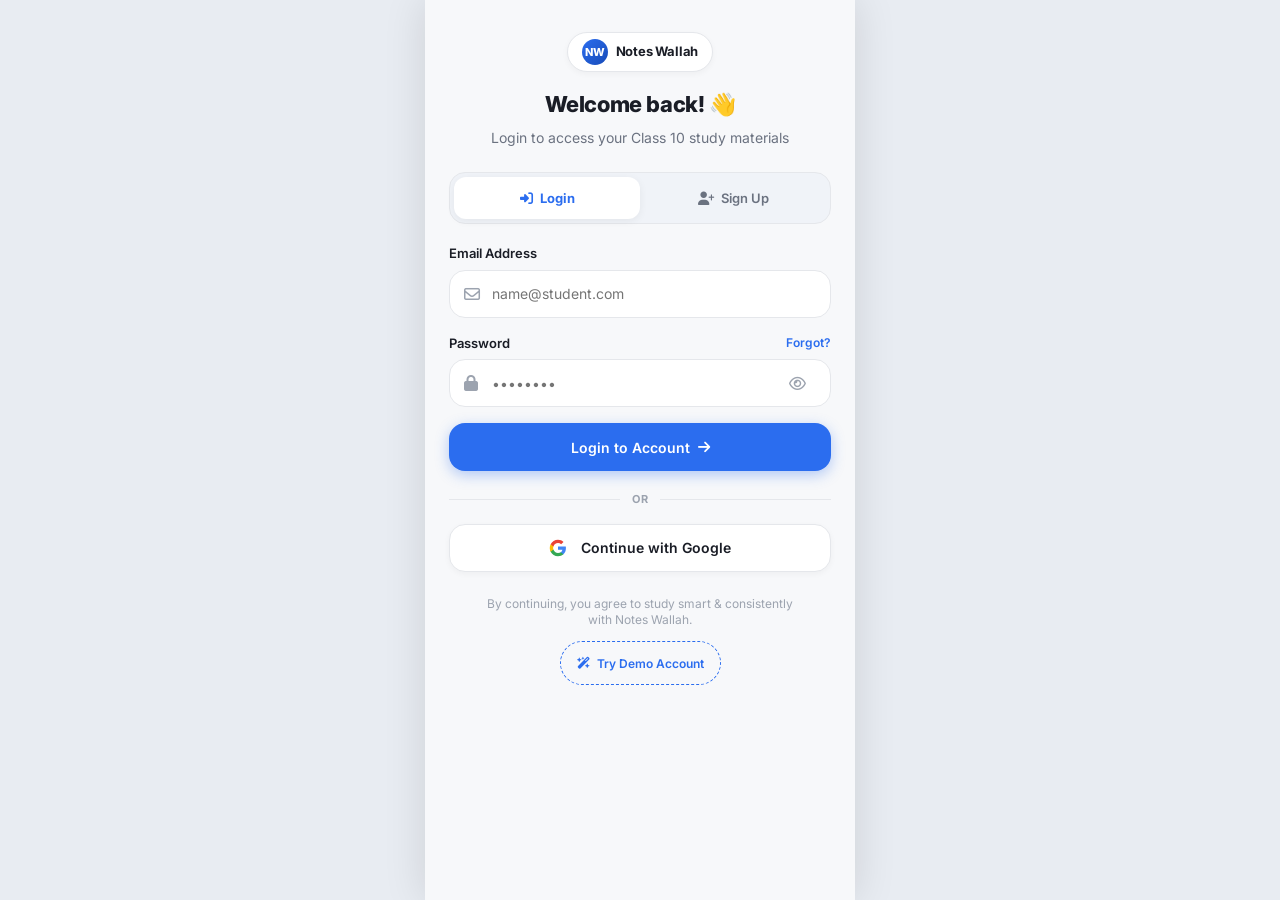
==== index.html @ 75b75c8e "feat: overhaul test and shop modules - Implement new mock test configuration flow - Improve shop pro" ====
<!DOCTYPE html>
<html lang="en" data-theme="light">
<head>
  <meta charset="UTF-8">
  <meta name="viewport" content="width=device-width, initial-scale=1.0, maximum-scale=1.0, user-scalable=no, viewport-fit=cover">
  <title>Notes Wallah - Your Study Partner</title>
  <meta name="description" content="Education app for Class 9-12 students. Study notes, tests, and learning resources.">

  <!-- Google Fonts: Inter -->
  <link rel="preconnect" href="https://fonts.googleapis.com">
  <link rel="preconnect" href="https://fonts.gstatic.com" crossorigin>
  <link href="https://fonts.googleapis.com/css2?family=Inter:wght@400;500;600;700;800&display=swap" rel="stylesheet">

  <!-- Font Awesome 6 CDN -->
  <link rel="stylesheet" href="https://cdnjs.cloudflare.com/ajax/libs/font-awesome/6.5.1/css/all.min.css" integrity="sha512-DTOQO9RWCH3ppGqcWaEA1BIZOC6xxalwEsw9c2QQeAIftl+Vegovlnee1c9QX4TctnWMn13TZye+giMm8e2LwA==" crossorigin="anonymous" referrerpolicy="no-referrer" />

  <!-- App Styles -->
  <link rel="stylesheet" href="css/style.css">
  <link rel="stylesheet" href="css/auth.css">
  <link rel="stylesheet" href="css/admin.css">

  <!-- Supabase JS v2 CDN -->
  <script src="https://cdn.jsdelivr.net/npm/@supabase/supabase-js@2"></script>
</head>
<body>
  <div class="app-viewport">
    
    <!-- 1) SPLASH SCREEN -->
    <section id="splash-screen" class="screen splash-screen active">
      <div class="splash-content">
        <div class="splash-logo-circle">
          <span>NW</span>
        </div>
        <h1 class="splash-title">Notes Wallah</h1>
        <p class="splash-tagline">Your Study Partner</p>
        <div class="splash-spinner">
          <div class="spinner-dot"></div>
        </div>
      </div>
    </section>

    <!-- 2) AUTH SCREEN -->
    <section id="auth-screen" class="screen auth-screen">
      <div class="auth-header">
        <div class="brand-badge">
          <div class="brand-logo-small">NW</div>
          <span class="brand-name">Notes Wallah</span>
        </div>
        <h2 id="auth-main-title" class="auth-title">Welcome back! 👋</h2>
        <p id="auth-sub-title" class="auth-subtitle">Login to access your Class 10 study materials</p>
      </div>

      <!-- Segmented Tabs for Login / Sign up -->
      <div class="auth-tabs">
        <button type="button" id="tab-login" class="tab-btn active" onclick="switchAuthTab('login')">
          <i class="fa-solid fa-right-to-bracket"></i> Login
        </button>
        <button type="button" id="tab-signup" class="tab-btn" onclick="switchAuthTab('signup')">
          <i class="fa-solid fa-user-plus"></i> Sign Up
        </button>
      </div>

      <!-- Alert Notification Banner -->
      <div id="auth-alert" class="alert-banner hidden">
        <i class="alert-icon fa-solid fa-circle-info"></i>
        <span class="alert-msg">Notification message</span>
      </div>

      <!-- Login Form -->
      <form id="login-form" class="auth-form" onsubmit="handleLogin(event)">
        <div class="form-group">
          <label for="login-email">Email Address</label>
          <div class="input-wrapper">
            <i class="fa-regular fa-envelope input-icon"></i>
            <input type="email" id="login-email" placeholder="name@student.com" required autocomplete="email">
          </div>
        </div>

        <div class="form-group">
          <div class="label-row">
            <label for="login-password">Password</label>
            <a href="#" class="forgot-link" onclick="handleForgotPassword(event)">Forgot?</a>
          </div>
          <div class="input-wrapper">
            <i class="fa-solid fa-lock input-icon"></i>
            <input type="password" id="login-password" placeholder="••••••••" required autocomplete="current-password">
            <button type="button" class="eye-btn" onclick="togglePasswordVisibility('login-password', this)">
              <i class="fa-regular fa-eye"></i>
            </button>
          </div>
        </div>

        <button type="submit" id="login-submit-btn" class="btn btn-primary btn-block">
          <span class="btn-text">Login to Account</span>
          <i class="fa-solid fa-arrow-right btn-icon"></i>
        </button>
      </form>

      <!-- Signup Form -->
      <form id="signup-form" class="auth-form hidden" onsubmit="handleSignup(event)">
        <div class="form-group">
          <label for="signup-name">Full Name</label>
          <div class="input-wrapper">
            <i class="fa-regular fa-user input-icon"></i>
            <input type="text" id="signup-name" placeholder="e.g. Aamir Khan" required autocomplete="name">
          </div>
        </div>

        <div class="form-group">
          <label for="signup-email">Email Address</label>
          <div class="input-wrapper">
            <i class="fa-regular fa-envelope input-icon"></i>
            <input type="email" id="signup-email" placeholder="name@student.com" required autocomplete="email">
          </div>
        </div>

        <div class="form-group">
          <label for="signup-password">Create Password</label>
          <div class="input-wrapper">
            <i class="fa-solid fa-lock input-icon"></i>
            <input type="password" id="signup-password" placeholder="Min. 6 characters" minlength="6" required autocomplete="new-password">
            <button type="button" class="eye-btn" onclick="togglePasswordVisibility('signup-password', this)">
              <i class="fa-regular fa-eye"></i>
            </button>
          </div>
        </div>

        <button type="submit" id="signup-submit-btn" class="btn btn-primary btn-block">
          <span class="btn-text">Create Account</span>
          <i class="fa-solid fa-arrow-right btn-icon"></i>
        </button>
      </form>

      <!-- Divider -->
      <div class="auth-divider">
        <span>OR</span>
      </div>

      <!-- Google OAuth -->
      <button type="button" class="btn btn-google btn-block" onclick="handleGoogleSignIn()">
        <svg class="google-icon" viewBox="0 0 24 24" width="18" height="18">
          <path fill="#4285F4" d="M22.56 12.25c0-.78-.07-1.53-.2-2.25H12v4.26h5.92c-.26 1.37-1.04 2.53-2.21 3.31v2.77h3.57c2.08-1.92 3.28-4.74 3.28-8.09z"/>
          <path fill="#34A853" d="M12 23c2.97 0 5.46-.98 7.28-2.66l-3.57-2.77c-.98.66-2.23 1.06-3.71 1.06-2.86 0-5.29-1.93-6.16-4.53H2.18v2.84C3.99 20.53 7.7 23 12 23z"/>
          <path fill="#FBBC05" d="M5.84 14.09c-.22-.66-.35-1.36-.35-2.09s.13-1.43.35-2.09V7.06H2.18C1.43 8.55 1 10.22 1 12s.43 3.45 1.18 4.94l2.85-2.22.81-.63z"/>
          <path fill="#EA4335" d="M12 5.38c1.62 0 3.06.56 4.21 1.64l3.15-3.15C17.45 2.09 14.97 1 12 1 7.7 1 3.99 3.47 2.18 7.06l3.66 2.84c.87-2.6 3.3-4.52 6.16-4.52z"/>
        </svg>
        <span>Continue with Google</span>
      </button>

      <!-- Quick Demo Access / Help Note -->
      <div class="auth-footer-help">
        <p class="terms-text">By continuing, you agree to study smart & consistently with Notes Wallah.</p>
        <button type="button" class="btn-demo-link" onclick="handleDemoLogin()">
          <i class="fa-solid fa-wand-magic-sparkles"></i> Try Demo Account
        </button>
      </div>
    </section>

    <!-- 3) ONBOARDING SCREEN (After first login) -->
    <section id="onboarding-screen" class="screen onboarding-screen">
      <div class="onboarding-card">
        <div class="onboarding-header">
          <div class="step-chip">Step 1 of 1</div>
          <h2 class="onboarding-title">Set up your profile</h2>
          <p class="onboarding-subtitle">Personalize your study content according to your class and syllabus.</p>
        </div>

        <form id="onboarding-form" onsubmit="handleOnboardingSubmit(event)">
          <!-- Full Name -->
          <div class="form-group">
            <label for="onboarding-name">Your Full Name</label>
            <div class="input-wrapper">
              <i class="fa-regular fa-user input-icon"></i>
              <input type="text" id="onboarding-name" placeholder="Enter student name" required>
            </div>
          </div>

          <!-- Class Selection -->
          <div class="form-group">
            <label>Select Your Class</label>
            <div class="chips-group" id="class-chips">
              <button type="button" class="chip" data-value="Class 9" onclick="selectClassChip('onboarding', this)">Class 9</button>
              <button type="button" class="chip active" data-value="Class 10" onclick="selectClassChip('onboarding', this)">Class 10</button>
              <button type="button" class="chip" data-value="Class 11" onclick="selectClassChip('onboarding', this)">Class 11</button>
              <button type="button" class="chip" data-value="Class 12" onclick="selectClassChip('onboarding', this)">Class 12</button>
            </div>
          </div>

          <!-- Stream Selection (Visible for Class 11/12 only) -->
          <div class="form-group hidden" id="onboarding-stream-group">
            <label for="onboarding-stream">Select Stream <span class="text-danger">*</span></label>
            <div class="select-wrapper">
              <select id="onboarding-stream" class="form-input form-select">
                <option value="">-- Choose your stream --</option>
                <option value="Science">Science (Physics, Chemistry, Maths/Biology, English)</option>
                <option value="Arts">Arts (History, Pol Science, Geography, English)</option>
                <option value="Commerce">Commerce (Accountancy, Business Studies, Economics, English)</option>
              </select>
            </div>
            <p class="field-hint"><i class="fa-solid fa-circle-info"></i> Stream selection is required for Senior Secondary syllabus.</p>
          </div>

          <!-- Board Selection -->
          <div class="form-group">
            <label>Select Board</label>
            <div class="chips-group" id="board-chips">
              <button type="button" class="chip active" data-value="CBSE" onclick="selectChip('board-chips', this)">CBSE</button>
              <button type="button" class="chip" data-value="ICSE" onclick="selectChip('board-chips', this)">ICSE</button>
              <button type="button" class="chip" data-value="State Board" onclick="selectChip('board-chips', this)">State Board</button>
            </div>
          </div>

          <!-- Medium Selection -->
          <div class="form-group">
            <label>Medium of Instruction</label>
            <div class="chips-group" id="medium-chips">
              <button type="button" class="chip active" data-value="English" onclick="selectChip('medium-chips', this)">English</button>
              <button type="button" class="chip" data-value="Hindi" onclick="selectChip('medium-chips', this)">Hindi</button>
            </div>
          </div>

          <button type="submit" id="onboarding-submit-btn" class="btn btn-primary btn-block">
            <span>Continue to Main App</span>
            <i class="fa-solid fa-arrow-right"></i>
          </button>
        </form>
      </div>
    </section>

    <!-- 4) MAIN APP SHELL -->
    <section id="main-app" class="screen main-app">
      
      <!-- Scrollable Main View Area -->
      <main class="main-content-area">

        <!-- 5) HOME TAB -->
        <section id="tab-content-home" class="tab-page active">
          <!-- Top App Bar -->
          <header class="home-header">
            <div class="user-greeting-meta">
              <div class="greeting-row">
                <span id="home-greeting-prefix" class="greeting-prefix">Good Morning,</span>
                <span id="home-user-name" class="greeting-name">Student</span>
              </div>
              <div class="student-info-line">
                <span id="home-user-badge" class="info-badge">Class 10 · CBSE · English</span>
              </div>
            </div>
            <div class="header-avatar" onclick="switchNavTab('account')" title="View Account">
              <span id="header-avatar-initials">NW</span>
            </div>
          </header>

          <!-- Overall Progress Card -->
          <div class="card progress-card">
            <div class="progress-card-top">
              <div class="progress-info">
                <span class="progress-label">Syllabus Completion</span>
                <h3 class="progress-headline">Term 1 Preparation</h3>
              </div>
              <div class="progress-percentage-pill">68%</div>
            </div>
            <div class="progress-bar-track">
              <div class="progress-bar-fill" style="width: 68%;"></div>
            </div>
            <div class="progress-card-footer">
              <span class="progress-subtext"><i class="fa-regular fa-circle-check"></i> 14 of 21 Chapters Completed</span>
              <span class="progress-tag">On Track</span>
            </div>
          </div>

          <!-- Quick Access Action Buttons -->
          <div class="section-block">
            <div class="section-header">
              <h4 class="section-title">Quick Access</h4>
            </div>
            <div class="quick-access-grid">
              <button type="button" class="quick-btn" onclick="switchNavTab('study')">
                <div class="quick-icon-box blue-grad">
                  <i class="fa-solid fa-book-open"></i>
                </div>
                <span class="quick-btn-label">Notes</span>
              </button>

              <button type="button" class="quick-btn" onclick="switchNavTab('test')">
                <div class="quick-icon-box orange-grad">
                  <i class="fa-solid fa-clipboard-check"></i>
                </div>
                <span class="quick-btn-label">Test</span>
              </button>

              <button type="button" class="quick-btn" onclick="switchNavTab('shop')">
                <div class="quick-icon-box purple-grad">
                  <i class="fa-solid fa-bag-shopping"></i>
                </div>
                <span class="quick-btn-label">Shop</span>
              </button>
            </div>
          </div>

          <!-- Recommended Notes Section -->
          <div class="section-block">
            <div class="section-header">
              <h4 class="section-title">Recommended Notes</h4>
              <span class="section-action" onclick="switchNavTab('study')">View All</span>
            </div>

            <div class="recommended-list">
              <!-- Note Card 1 -->
              <article class="card note-card" onclick="handleOpenNote('Chemical Reactions & Equations')">
                <div class="note-subject-pill pill-science">Science</div>
                <h5 class="note-title">Chemical Reactions & Equations</h5>
                <p class="note-subtitle">Complete NCERT summary with balanced equation formulas</p>
                <div class="note-meta-row">
                  <span class="meta-item"><i class="fa-regular fa-file-pdf"></i> 18 Pages</span>
                  <span class="meta-item"><i class="fa-regular fa-star"></i> 4.9</span>
                  <span class="note-type-tag">Free PDF</span>
                </div>
              </article>

              <!-- Note Card 2 -->
              <article class="card note-card" onclick="handleOpenNote('Real Numbers & Polynomials')">
                <div class="note-subject-pill pill-math">Mathematics</div>
                <h5 class="note-title">Real Numbers & Polynomials</h5>
                <p class="note-subtitle">Step-by-step theorem proofs and high-frequency exam questions</p>
                <div class="note-meta-row">
                  <span class="meta-item"><i class="fa-regular fa-file-pdf"></i> 24 Pages</span>
                  <span class="meta-item"><i class="fa-regular fa-star"></i> 4.8</span>
                  <span class="note-type-tag">Handwritten</span>
                </div>
              </article>

              <!-- Note Card 3 -->
              <article class="card note-card" onclick="handleOpenNote('Federalism & Power Sharing')">
                <div class="note-subject-pill pill-social">Social Science</div>
                <h5 class="note-title">Federalism & Power Sharing</h5>
                <p class="note-subtitle">Mindmaps, key definitions, and quick revision flowcharts</p>
                <div class="note-meta-row">
                  <span class="meta-item"><i class="fa-regular fa-file-pdf"></i> 15 Pages</span>
                  <span class="meta-item"><i class="fa-regular fa-star"></i> 4.9</span>
                  <span class="note-type-tag">Revision Notes</span>
                </div>
              </article>
            </div>
          </div>
        </section>

        <!-- 6) STUDY TAB (Part 2: Full Study Flow) -->
        <section id="tab-content-study" class="tab-page">
          <div class="study-container">

            <!-- 6.1) SUBJECTS SCREEN -->
            <div id="study-view-subjects" class="study-sub-view active">
              <!-- Header -->
              <div class="study-header">
                <div>
                  <h2 class="study-title">My Subjects</h2>
                  <p id="study-screen-subtitle" class="study-subtitle">Class 10 CBSE · Curriculum Notes & Books</p>
                </div>
                <div class="study-header-badge">
                  <i class="fa-solid fa-graduation-cap"></i>
                  <span>Term 1</span>
                </div>
              </div>

              <!-- 2-column Grid of Subjects -->
              <div id="study-subjects-grid" class="study-subjects-grid">
                <!-- Injected dynamically by study.js -->
              </div>
            </div>

            <!-- 6.2) CHAPTERS SCREEN -->
            <div id="study-view-chapters" class="study-sub-view">
              <!-- Sticky Sub-Header with Back Button -->
              <div class="sub-nav-header">
                <button type="button" class="btn-sub-back" onclick="backToSubjects()" aria-label="Back to Subjects">
                  <i class="fa-solid fa-arrow-left"></i>
                </button>
                <div class="sub-nav-title-group">
                  <h3 id="chapters-subject-title" class="sub-nav-title">Mathematics</h3>
                  <span id="chapters-subject-badge" class="sub-nav-caption">Class 10 · MATH-10</span>
                </div>
                <div id="chapters-subject-icon" class="chapters-header-icon">
                  <i class="fa-solid fa-calculator"></i>
                </div>
              </div>

              <!-- Subject Curriculum Progress Card -->
              <div class="card curriculum-progress-card">
                <div class="curriculum-meta-row">
                  <span class="curriculum-label">Curriculum Progress</span>
                  <span id="chapters-progress-percent" class="curriculum-percent">43%</span>
                </div>
                <div class="progress-bar-track small">
                  <div id="chapters-progress-fill" class="progress-bar-fill" style="width: 43%;"></div>
                </div>
                <div class="curriculum-footer">
                  <span id="chapters-progress-text" class="curriculum-count"><i class="fa-regular fa-circle-check"></i> 6 of 14 Completed</span>
                  <span class="curriculum-status-pill">Active</span>
                </div>
              </div>

              <!-- Chapters Section Header -->
              <div class="chapters-list-header">
                <h4 class="chapters-heading">Syllabus Chapters</h4>
                <span class="chapters-sub">Tap to view notes & textbook</span>
              </div>

              <!-- Chapters List -->
              <div id="chapters-list-container" class="chapters-list">
                <!-- Injected dynamically by study.js -->
              </div>
            </div>

            <!-- 6.3) CHAPTER DETAIL SCREEN -->
            <div id="study-view-detail" class="study-sub-view">
              <!-- Header with Back Button to Chapters -->
              <div class="sub-nav-header">
                <button type="button" class="btn-sub-back" onclick="backToChapters()" aria-label="Back to Chapters">
                  <i class="fa-solid fa-arrow-left"></i>
                </button>
                <div class="sub-nav-title-group">
                  <span id="detail-subject-breadcrumb" class="sub-nav-caption">Mathematics · Chapter 1</span>
                  <h3 id="detail-chapter-title" class="sub-nav-title">Real Numbers</h3>
                </div>
                <span id="detail-chapter-number" class="detail-number-pill">Ch 1</span>
              </div>

              <!-- Chapter Overview Hero Card -->
              <div class="card chapter-detail-hero">
                <div class="detail-status-row">
                  <span id="detail-status-chip" class="chapter-status-chip status-completed">
                    <i class="fa-solid fa-circle-check"></i> Completed
                  </span>
                  <span class="detail-ncert-tag">NCERT Syllabus</span>
                </div>
                <h4 class="detail-hero-heading">Chapter Overview</h4>
                <p id="detail-chapter-desc" class="detail-hero-desc">
                  Explore Fundamental Theorem of Arithmetic, irrational proofs for √2 and √3, and decimal representations.
                </p>

                <!-- Metadata Row (Pages & Read Time) -->
                <div class="detail-stats-grid">
                  <div class="stat-box">
                    <i class="fa-regular fa-file-lines stat-icon"></i>
                    <div class="stat-info">
                      <span id="detail-meta-pages" class="stat-val">18 Pages</span>
                      <span class="stat-lbl">NCERT Book</span>
                    </div>
                  </div>
                  <div class="stat-box">
                    <i class="fa-regular fa-clock stat-icon"></i>
                    <div class="stat-info">
                      <span id="detail-meta-time" class="stat-val">25 mins</span>
                      <span class="stat-lbl">Est. Reading</span>
                    </div>
                  </div>
                  <div class="stat-box">
                    <i class="fa-regular fa-star stat-icon"></i>
                    <div class="stat-info">
                      <span class="stat-val">4.9 / 5</span>
                      <span class="stat-lbl">Student Rating</span>
                    </div>
                  </div>
                </div>
              </div>

              <!-- Key Concepts / Highlights -->
              <div class="section-block" style="padding-left: 0; padding-right: 0;">
                <div class="section-header">
                  <h4 class="section-title">Core Syllabus Topics</h4>
                </div>
                <ul id="detail-highlights-list" class="highlights-list">
                  <!-- Injected by study.js -->
                </ul>
              </div>

              <!-- Two Clear Action Buttons (Read / Pro Notes) -->
              <div class="chapter-actions-card">
                <button type="button" id="detail-read-btn" class="btn btn-primary btn-block btn-study-action">
                  <i class="fa-solid fa-book-open"></i>
                  <span>Read</span>
                </button>
                <button type="button" id="detail-pro-btn" class="btn btn-secondary-outline btn-block btn-study-action">
                  <i class="fa-solid fa-file-lines"></i>
                  <span>Pro Notes</span>
                </button>
              </div>
            </div>

          </div>
        </section>

        <!-- 7) TEST TAB (Part 3: Complete Test & MCQ Module) -->
        <section id="tab-content-test" class="tab-page">
          <div class="test-container">

            <!-- 1) TEST HOME VIEW -->
            <div id="test-view-home" class="test-sub-view active">
              <!-- Top Test Header -->
              <div class="test-header">
                <div>
                  <h3 class="test-home-title">Test Zone</h3>
                  <p class="test-home-subtitle">Practice chapter-wise MCQs</p>
                </div>
                <div class="test-header-badge">
                  <i class="fa-solid fa-bolt"></i>
                  <span>CBSE Class 10</span>
                </div>
              </div>

              <!-- Recent Result Banner (Injected if available) -->
              <div id="test-recent-banner" class="test-recent-wrapper hidden"></div>

              <!-- NEW START FLOW CARD -->
              <div class="card test-start-flow-card">
                <div class="flow-card-header">
                  <div class="flow-step-icon"><i class="fa-solid fa-sliders"></i></div>
                  <div>
                    <h4 class="flow-card-title">Configure Mock Test</h4>
                    <p class="flow-card-desc">Select syllabus, chapters, and duration</p>
                  </div>
                </div>

                <!-- 1. Class Selection -->
                <div class="flow-group">
                  <label class="flow-label"><i class="fa-solid fa-graduation-cap"></i> Select Class</label>
                  <div class="flow-chips-row" id="test-class-chips">
                    <button type="button" class="flow-chip" data-class="Class 9" onclick="selectTestClass('Class 9')">Class 9</button>
                    <button type="button" class="flow-chip active" data-class="Class 10" onclick="selectTestClass('Class 10')">Class 10</button>
                    <button type="button" class="flow-chip" data-class="Class 11" onclick="selectTestClass('Class 11')">Class 11</button>
                    <button type="button" class="flow-chip" data-class="Class 12" onclick="selectTestClass('Class 12')">Class 12</button>
                  </div>
                </div>

                <!-- Stream Selection (Visible for Class 11/12) -->
                <div class="flow-group hidden" id="test-stream-group">
                  <label class="flow-label"><i class="fa-solid fa-compass"></i> Select Stream</label>
                  <div class="flow-chips-row" id="test-stream-chips">
                    <button type="button" class="flow-chip active" data-stream="Science" onclick="selectTestStream('Science')">Science</button>
                    <button type="button" class="flow-chip" data-stream="Commerce" onclick="selectTestStream('Commerce')">Commerce</button>
                    <button type="button" class="flow-chip" data-stream="Arts" onclick="selectTestStream('Arts')">Arts</button>
                  </div>
                </div>

                <!-- 2. Subject Selection -->
                <div class="flow-group">
                  <label class="flow-label"><i class="fa-solid fa-book-open"></i> Select Subject</label>
                  <div class="flow-subjects-scroll" id="test-subjects-chips">
                    <!-- Populated dynamically based on class & stream -->
                  </div>
                </div>

                <!-- 3. Chapter(s) Multi-Select -->
                <div class="flow-group">
                  <div class="flow-label-with-action">
                    <label class="flow-label"><i class="fa-solid fa-list-check"></i> Select Chapter(s)</label>
                    <button type="button" class="flow-select-all-btn" id="test-select-all-chapters-btn" onclick="toggleSelectAllChapters()">
                      Select All
                    </button>
                  </div>
                  <div class="flow-chapters-checklist" id="test-chapters-checklist">
                    <!-- Checkbox items injected dynamically -->
                  </div>
                </div>

                <!-- Question Count Rule Indicator -->
                <div class="flow-rule-strip">
                  <div class="rule-icon-box"><i class="fa-solid fa-circle-info"></i></div>
                  <div class="rule-text-box">
                    <span class="rule-title">Question Count Rules:</span>
                    <span class="rule-desc">1 ch = 10 Qs · 2 ch = 20 Qs · 3 ch = 30 Qs · All ch = 100 Qs</span>
                  </div>
                  <div class="rule-count-pill" id="test-calculated-qcount">10 Questions</div>
                </div>

                <!-- 4. Duration (Minutes) Selection -->
                <div class="flow-group">
                  <label class="flow-label"><i class="fa-regular fa-clock"></i> Test Duration (Minutes)</label>
                  <div class="flow-duration-row">
                    <div class="flow-chips-row" id="test-duration-presets">
                      <button type="button" class="flow-chip" data-min="10" onclick="selectTestDuration(10)">10 min</button>
                      <button type="button" class="flow-chip active" data-min="15" onclick="selectTestDuration(15)">15 min</button>
                      <button type="button" class="flow-chip" data-min="20" onclick="selectTestDuration(20)">20 min</button>
                      <button type="button" class="flow-chip" data-min="30" onclick="selectTestDuration(30)">30 min</button>
                    </div>
                    <div class="flow-custom-duration">
                      <input 
                        type="number" 
                        id="test-custom-duration-input" 
                        class="form-input flow-duration-input" 
                        min="1" 
                        max="180" 
                        placeholder="Custom" 
                        value="15"
                        onchange="handleCustomDurationChange(this.value)"
                      />
                      <span class="flow-min-unit">min</span>
                    </div>
                  </div>
                </div>

                <!-- Start Action Button -->
                <div class="flow-start-action">
                  <button type="button" id="btn-start-configured-test" class="btn btn-primary btn-block btn-start-flow" onclick="handleStartConfiguredTest()">
                    <i class="fa-solid fa-play"></i>
                    <span id="test-start-cta-text">Start Test (10 Questions · 15 Mins)</span>
                  </button>
                </div>
              </div>

              <!-- Available Pre-Configured Tests -->
              <div class="section-header" style="padding: 16px 20px 8px 20px;">
                <h4 class="section-title">Quick Subject Mocks</h4>
                <span class="test-count-badge">Ready to Play</span>
              </div>
              <div id="test-cards-list" class="test-cards-grid">
                <!-- Injected dynamically by test.js -->
              </div>
            </div>

            <!-- 2) LIVE MCQ / TEST SCREEN -->
            <div id="test-view-live" class="test-sub-view">
              <!-- Sticky Live Header -->
              <div class="live-test-header">
                <button type="button" class="btn-live-quit" onclick="handleQuitLiveTest()" title="Quit Test">
                  <i class="fa-solid fa-xmark"></i>
                </button>
                <div class="live-title-group">
                  <h4 id="live-test-title" class="live-test-title">Science · Life Processes</h4>
                  <span id="live-q-counter" class="live-q-counter">Q 1 of 10</span>
                </div>
                <div id="live-test-timer-badge" class="live-timer-badge">
                  <i class="fa-regular fa-clock"></i>
                  <span id="live-test-timer-text">15:00</span>
                </div>
              </div>

              <!-- Question Jump Strip -->
              <div class="live-strip-wrapper">
                <div id="live-q-strip" class="live-q-strip">
                  <!-- Injected dynamically by test.js -->
                </div>
              </div>

              <!-- Question Content Area -->
              <div class="live-question-box">
                <div class="card live-question-card">
                  <div class="q-header-row">
                    <span class="q-badge-circle" id="live-q-badge">1</span>
                    <span class="q-type-tag">Multiple Choice · 1 Mark</span>
                  </div>
                  <h4 id="live-q-text" class="live-question-text">
                    Which process is responsible for exchange of gases in leaves?
                  </h4>
                </div>

                <!-- 4 Options Cards -->
                <div id="live-options-container" class="live-options-list">
                  <!-- Injected dynamically by test.js -->
                </div>
              </div>

              <!-- Bottom Sticky Actions -->
              <div class="live-bottom-bar">
                <button type="button" id="live-prev-btn" class="btn btn-live-nav" onclick="prevQuestion()" disabled>
                  <i class="fa-solid fa-arrow-left"></i>
                  <span>Previous</span>
                </button>
                <button type="button" id="live-next-btn" class="btn btn-primary btn-live-nav" onclick="nextQuestion()">
                  <span>Next</span>
                  <i class="fa-solid fa-arrow-right"></i>
                </button>
                <button type="button" id="live-submit-btn" class="btn btn-primary btn-live-submit hidden" onclick="handleTestSubmitClick()">
                  <i class="fa-solid fa-check"></i>
                  <span>Submit Test</span>
                </button>
              </div>
            </div>

            <!-- 3) RESULT SCREEN -->
            <div id="test-view-result" class="test-sub-view">
              <!-- Result Top Navigation -->
              <div class="sub-nav-header">
                <button type="button" class="btn-sub-back" onclick="returnToTestHome()" title="Back to Tests">
                  <i class="fa-solid fa-arrow-left"></i>
                </button>
                <div class="sub-nav-title-group">
                  <h3 class="sub-nav-title">Test Scorecard</h3>
                  <span id="result-test-title" class="sub-nav-caption">Science · Life Processes</span>
                </div>
              </div>

              <!-- Top Summary Hero Card -->
              <div class="card result-hero-card">
                <div class="result-score-ring">
                  <span id="result-pct-value" class="result-pct-num">80%</span>
                  <span class="result-pct-lbl">Final Score</span>
                </div>
                <div id="result-status-badge" class="result-status-badge status-excellent">
                  Outstanding Performance! 🌟
                </div>
                <p id="result-feedback-message" class="result-feedback-text">
                  Exceptional grasp of concepts! You are well-prepared for CBSE board examinations on this topic.
                </p>

                <!-- Metrics Grid: Correct / Wrong / Skipped / Time -->
                <div class="result-metrics-grid">
                  <div class="metric-item">
                    <div class="metric-icon-box metric-green"><i class="fa-solid fa-check"></i></div>
                    <span id="result-metric-correct" class="metric-val">8</span>
                    <span class="metric-lbl">Correct</span>
                  </div>
                  <div class="metric-item">
                    <div class="metric-icon-box metric-red"><i class="fa-solid fa-xmark"></i></div>
                    <span id="result-metric-wrong" class="metric-val">1</span>
                    <span class="metric-lbl">Wrong</span>
                  </div>
                  <div class="metric-item">
                    <div class="metric-icon-box metric-gray"><i class="fa-regular fa-circle-pause"></i></div>
                    <span id="result-metric-skipped" class="metric-val">1</span>
                    <span class="metric-lbl">Skipped</span>
                  </div>
                  <div class="metric-item">
                    <div class="metric-icon-box metric-blue"><i class="fa-regular fa-clock"></i></div>
                    <span id="result-metric-time" class="metric-val">6m 30s</span>
                    <span class="metric-lbl">Time Taken</span>
                  </div>
                </div>
              </div>

              <!-- Action Buttons Card -->
              <div class="result-actions-card">
                <button type="button" class="btn btn-primary btn-block btn-result-act" onclick="retakeCurrentTest()">
                  <i class="fa-solid fa-rotate-right"></i>
                  <span>Retake Test</span>
                </button>
                <button type="button" class="btn btn-secondary-outline btn-block btn-result-act" onclick="returnToTestHome()">
                  <i class="fa-solid fa-arrow-left"></i>
                  <span>Back to Test Zone</span>
                </button>
              </div>

              <!-- Question Review Section -->
              <div class="section-block">
                <div class="section-header">
                  <h4 class="section-title">Detailed Question Review</h4>
                  <span class="section-action" onclick="document.getElementById('result-review-list').scrollIntoView({ behavior: 'smooth' })">All Questions</span>
                </div>
                <div id="result-review-list" class="review-questions-list">
                  <!-- Injected dynamically by test.js -->
                </div>
              </div>
            </div>

          </div>
        </section>

        <!-- 8) SHOP TAB (Part 5: User Shop UI) -->

        <section id="tab-content-shop" class="tab-page">
          <div class="shop-container">

            <!-- 1) SHOP HOME VIEW -->
            <div id="shop-view-home" class="shop-sub-view active">
              <!-- Top Banner Slider / Default Hero -->
              <div class="shop-hero-wrapper">
                <!-- Live Banner Slider (Shown when active shop_banners exist) -->
                <div id="shop-banner-slider-container" class="shop-banner-slider-container hidden">
                  <div id="shop-banner-slider-track" class="shop-banner-slider-track">
                    <!-- Slides injected dynamically by shop.js -->
                  </div>
                  <!-- Admin shortcut pill on slider -->
                  <button type="button" id="shop-admin-slider-pill" class="btn-shop-admin-pill slider-admin-pill hidden" onclick="openShopAdminDashboard()" title="Access Shop Admin">
                    <i class="fa-solid fa-shield-halved"></i>
                    <span>Admin</span>
                  </button>
                  <!-- Dots Indicator -->
                  <div id="shop-banner-dots" class="shop-banner-dots">
                    <!-- Injected by shop.js -->
                  </div>
                </div>

                <!-- Fallback Default Hero (Shown if no active banners) -->
                <div id="shop-default-hero" class="card shop-hero-card">
                  <div class="shop-hero-top-row">
                    <div class="shop-hero-tag">
                      <i class="fa-solid fa-bag-shopping"></i>
                      <span>Notes Wallah Shop</span>
                    </div>
                    <button type="button" id="shop-admin-hero-pill" class="btn-shop-admin-pill hidden" onclick="openShopAdminDashboard()" title="Access Shop Admin">
                      <i class="fa-solid fa-shield-halved"></i>
                      <span>Admin Panel</span>
                    </button>
                  </div>
                  <h3 class="shop-hero-title">Study Smart · Shop Smart</h3>
                  <p class="shop-hero-subtitle">Books · T-Shirts · Cups & Mugs · Stationery · Accessories</p>
                  <div class="shop-hero-badge-row">
                    <span class="hero-sub-pill"><i class="fa-solid fa-truck-fast"></i> Marketplace Direct</span>
                    <span class="hero-sub-pill"><i class="fa-solid fa-shield-halved"></i> 100% Genuine</span>
                  </div>
                </div>
              </div>

              <!-- Automatic Sale Strip (Festival or Sunday Sale) -->
              <div id="shop-sale-strip" class="shop-sale-strip hidden">
                <div class="sale-strip-content">
                  <div class="sale-strip-icon-box">
                    <i class="fa-solid fa-bolt-lightning"></i>
                  </div>
                  <div class="sale-strip-text-box">
                    <div class="sale-title-row">
                      <span id="shop-sale-title" class="sale-strip-title">Sunday Special Sale</span>
                      <span class="sale-live-badge"><i class="fa-solid fa-circle-dot"></i> Live Now</span>
                    </div>
                    <span id="shop-sale-subtitle" class="sale-strip-subtitle">Curated student packs & direct marketplace links</span>
                  </div>
                </div>
              </div>

              <!-- Search Bar -->
              <div class="shop-search-wrapper">
                <div class="search-input-box">
                  <i class="fa-solid fa-magnifying-glass search-icon"></i>
                  <input 
                    type="text" 
                    id="shop-search-input" 
                    class="form-input shop-search-field" 
                    placeholder="Search books, stationery, gear..." 
                    oninput="handleShopSearch(this.value)"
                  />
                </div>
              </div>

              <!-- Categories Icon Pills Row -->
              <div class="shop-categories-wrapper">
                <div id="shop-categories-row" class="shop-cat-row">
                  <!-- Injected by shop.js -->
                </div>
              </div>

              <!-- Recommended Section (is_featured OR is_pinned first) -->
              <div id="shop-recommended-section" class="shop-section-block">
                <div class="shop-section-header">
                  <div style="display: flex; align-items: center; gap: 8px;">
                    <h4 class="section-title">Recommended</h4>
                    <span class="product-featured-badge" style="position: static; font-size: 11px;"><i class="fa-solid fa-sparkles"></i> Top Picks</span>
                  </div>
                </div>
                <div id="shop-recommended-grid" class="shop-products-grid">
                  <!-- Recommended product cards injected by shop.js -->
                </div>
              </div>

              <!-- All Products Section -->
              <div class="shop-section-block">
                <div class="shop-section-header">
                  <h4 id="shop-catalog-title" class="section-title">All Study Gear</h4>
                  <span id="shop-products-count" class="test-count-badge">8 Items</span>
                </div>
                <div id="shop-products-grid" class="shop-products-grid">
                  <!-- 2-column product cards injected by shop.js -->
                </div>
              </div>
            </div>

            <!-- 2) PRODUCT DETAIL VIEW -->
            <div id="shop-view-detail" class="shop-sub-view">
              <div class="sub-nav-header">
                <button type="button" class="btn-sub-back" onclick="closeProductDetail()" title="Back to Shop">
                  <i class="fa-solid fa-arrow-left"></i>
                </button>
                <div class="sub-nav-title-group">
                  <h3 class="sub-nav-title">Product Details</h3>
                  <span class="sub-nav-caption">Notes Wallah Curated Gear</span>
                </div>
              </div>

              <div class="product-detail-content">
                <!-- 1:1 Image Gallery / Lightbox Box -->
                <div class="card detail-visual-card">
                  <div id="detail-featured-badge" class="product-featured-badge hidden">
                    <i class="fa-solid fa-star"></i> Featured
                  </div>
                  <div id="detail-gallery-container" class="detail-gallery-container">
                    <div id="detail-gallery-track" class="detail-gallery-track">
                      <!-- Slides injected dynamically by shop.js -->
                    </div>
                    <div id="detail-gallery-dots" class="detail-gallery-dots hidden"></div>
                    <div class="detail-gallery-zoom-hint" onclick="openLightboxFromDetail()" title="Tap to zoom full screen">
                      <i class="fa-solid fa-expand"></i>
                    </div>
                  </div>
                </div>

                <!-- Product Info Box -->
                <div class="card detail-info-card">
                  <div class="detail-cat-badge">
                    <span id="detail-product-category">Books & Notes</span>
                  </div>
                  <h2 id="detail-product-name" class="detail-name">Product Name</h2>
                  <p id="detail-product-desc" class="detail-desc">
                    Product detailed description and features...
                  </p>
                </div>

                <!-- Available On Marketplace Referral Block -->
                <div class="detail-marketplace-block">
                  <div class="mkt-header">
                    <h4 class="mkt-block-title">Available On</h4>
                    <p class="mkt-block-subtitle">Choose your preferred marketplace to order</p>
                  </div>
                  <div id="detail-marketplace-buttons" class="detail-mkt-buttons-list">
                    <!-- Branded large buttons injected dynamically -->
                  </div>
                </div>
              </div>
            </div>

            <!-- 3) SHOP ADMIN DASHBOARD VIEW -->
            <div id="shop-view-admin-dashboard" class="shop-sub-view">
              <div class="sub-nav-header">
                <button type="button" class="btn-sub-back" onclick="closeShopAdmin()" title="Back to Shop">
                  <i class="fa-solid fa-arrow-left"></i>
                </button>
                <div class="sub-nav-title-group">
                  <h3 class="sub-nav-title">Shop Admin Console</h3>
                  <span class="sub-nav-caption">Product Catalog & Supabase Storage</span>
                </div>
                <div class="admin-badge-pill">
                  <i class="fa-solid fa-shield-halved"></i> Admin
                </div>
              </div>

              <div class="admin-dashboard-content">
                <!-- Metrics Stats Row -->
                <div class="admin-metrics-grid">
                  <div class="card admin-metric-card">
                    <span class="metric-label">Total Items</span>
                    <span id="admin-metric-total" class="metric-number">--</span>
                    <span class="metric-sub">Catalog Products</span>
                  </div>
                  <div class="card admin-metric-card highlight-green">
                    <span class="metric-label">Active</span>
                    <span id="admin-metric-active" class="metric-number">--</span>
                    <span class="metric-sub">Live in Shop</span>
                  </div>
                  <div class="card admin-metric-card highlight-orange">
                    <span class="metric-label">Pinned</span>
                    <span id="admin-metric-pinned" class="metric-number">--</span>
                    <span class="metric-sub">Top priority</span>
                  </div>
                </div>

                <!-- Admin Action Buttons -->
                <div class="admin-actions-block">
                  <button type="button" class="btn btn-primary btn-block admin-action-btn" onclick="openAddProductForm()">
                    <i class="fa-solid fa-circle-plus"></i>
                    <span>Add New Product</span>
                  </button>

                  <div class="admin-action-row">
                    <button type="button" class="btn btn-secondary-outline btn-block admin-sub-btn" onclick="openAdminProductsList()">
                      <i class="fa-solid fa-boxes-stacked"></i>
                      <span>All Products (<span id="admin-btn-product-count">0</span>)</span>
                    </button>
                    <button type="button" class="btn btn-secondary-outline btn-block admin-sub-btn" onclick="openAdminBanners()">
                      <i class="fa-solid fa-images"></i>
                      <span>Banners</span>
                    </button>
                  </div>
                </div>

                <!-- Quick Catalog Section -->
                <div class="admin-section-wrap">
                  <div class="admin-section-header">
                    <h4 class="section-title">Catalog Overview</h4>
                    <button type="button" class="btn-link" onclick="openAdminProductsList()">Manage All</button>
                  </div>
                  <div id="admin-recent-products-list" class="admin-recent-list">
                    <!-- Injected by shop.js -->
                  </div>
                </div>
              </div>
            </div>

            <!-- 4) SHOP ADMIN ALL PRODUCTS LIST VIEW -->
            <div id="shop-view-admin-products" class="shop-sub-view">
              <div class="sub-nav-header">
                <button type="button" class="btn-sub-back" onclick="openShopAdminDashboard()" title="Back to Dashboard">
                  <i class="fa-solid fa-arrow-left"></i>
                </button>
                <div class="sub-nav-title-group">
                  <h3 class="sub-nav-title">All Products</h3>
                  <span class="sub-nav-caption">Supabase Live Database</span>
                </div>
                <button type="button" class="btn btn-primary btn-sm-action" onclick="openAddProductForm()">
                  <i class="fa-solid fa-plus"></i>
                  <span>Add</span>
                </button>
              </div>

              <div class="admin-products-content">
                <!-- Search Box -->
                <div class="search-input-box admin-search-box">
                  <i class="fa-solid fa-magnifying-glass search-icon"></i>
                  <input 
                    type="text" 
                    id="admin-product-search-input" 
                    class="form-input shop-search-field" 
                    placeholder="Search catalog by name or category..." 
                    oninput="handleAdminProductSearch(this.value)"
                  />
                </div>

                <!-- Category Filters Row -->
                <div id="admin-category-filter-row" class="shop-cat-row admin-cat-row">
                  <!-- Injected by shop.js -->
                </div>

                <!-- Product Items List -->
                <div id="admin-products-full-list" class="admin-products-vertical-list">
                  <!-- Injected by shop.js -->
                </div>
              </div>
            </div>

            <!-- 5) SHOP ADMIN ADD / EDIT PRODUCT FORM -->
            <div id="shop-view-admin-form" class="shop-sub-view">
              <div class="sub-nav-header">
                <button type="button" class="btn-sub-back" onclick="openAdminProductsList()" title="Back to List">
                  <i class="fa-solid fa-arrow-left"></i>
                </button>
                <div class="sub-nav-title-group">
                  <h3 id="admin-form-title" class="sub-nav-title">Add New Product</h3>
                  <span class="sub-nav-caption">Product Details & Marketplace Links</span>
                </div>
              </div>

              <div class="admin-form-content">
                <form id="admin-product-form" onsubmit="handleSaveProduct(event)">
                  <input type="hidden" id="prod-form-id" value="" />

                  <!-- Basic Information -->
                  <div class="card form-section-card">
                    <h4 class="form-section-title"><i class="fa-solid fa-circle-info"></i> Basic Information</h4>

                    <div class="form-group">
                      <label class="form-label" for="prod-form-name">Product Name *</label>
                      <input 
                        type="text" 
                        id="prod-form-name" 
                        class="form-input" 
                        placeholder="e.g. NCERT Science Class 10 Notes" 
                        required 
                      />
                    </div>

                    <div class="form-group">
                      <label class="form-label" for="prod-form-category">Category *</label>
                      <select id="prod-form-category" class="form-input" required>
                        <option value="books">Books & Notes</option>
                        <option value="tshirts">T-Shirts & Apparel</option>
                        <option value="mugs">Cups & Mugs</option>
                        <option value="stationery">Stationery</option>
                        <option value="accessories">Accessories</option>
                      </select>
                    </div>

                    <div class="form-group">
                      <label class="form-label" for="prod-form-desc">Description *</label>
                      <textarea 
                        id="prod-form-desc" 
                        class="form-input form-textarea" 
                        rows="3" 
                        placeholder="Chapter-wise concise summary, exam tips, key formulas..." 
                        required
                      ></textarea>
                    </div>
                  </div>

                  <!-- Product Images (1, 2, 3) & Supabase Storage -->
                  <div class="card form-section-card">
                    <h4 class="form-section-title"><i class="fa-solid fa-images"></i> Product Images (Up to 3)</h4>
                    <p class="form-section-caption">Upload to bucket 'shop' or paste URLs. Image 1 is the main product card photo.</p>

                    <!-- Image 1 (Main) -->
                    <div class="image-upload-block" style="margin-bottom: 16px; padding-bottom: 14px; border-bottom: 1px dashed var(--border-subtle);">
                      <label class="form-label" style="font-weight: 700; color: var(--primary-blue);">Image 1 (Main Cover Photo) *</label>
                      <input type="file" id="prod-form-file-input-1" accept="image/*" class="hidden" onchange="handleProductImageFileChange(this, 1)" />
                      <div class="upload-buttons-row">
                        <button type="button" class="btn btn-secondary-outline btn-block" onclick="document.getElementById('prod-form-file-input-1').click()">
                          <i class="fa-solid fa-cloud-arrow-up"></i> <span>Upload Image 1</span>
                        </button>
                      </div>
                      <div id="prod-upload-status-1" class="upload-status-box hidden"></div>
                      <div class="form-group" style="margin-top: 8px;">
                        <input type="url" id="prod-form-image-url-1" class="form-input" placeholder="Image 1 URL (auto-filled or pasted)" oninput="handleImagePreviewInput(this.value, 1)" />
                      </div>
                      <div class="image-preview-container">
                        <div id="prod-form-image-preview-1" class="prod-image-preview-box">
                          <div class="preview-empty-state"><i class="fa-regular fa-image"></i> <span>No image 1</span></div>
                        </div>
                      </div>
                    </div>

                    <!-- Image 2 (Optional) -->
                    <div class="image-upload-block" style="margin-bottom: 16px; padding-bottom: 14px; border-bottom: 1px dashed var(--border-subtle);">
                      <label class="form-label" style="font-weight: 700;">Image 2 (Optional Detail Photo)</label>
                      <input type="file" id="prod-form-file-input-2" accept="image/*" class="hidden" onchange="handleProductImageFileChange(this, 2)" />
                      <div class="upload-buttons-row">
                        <button type="button" class="btn btn-secondary-outline btn-block" onclick="document.getElementById('prod-form-file-input-2').click()">
                          <i class="fa-solid fa-cloud-arrow-up"></i> <span>Upload Image 2</span>
                        </button>
                      </div>
                      <div id="prod-upload-status-2" class="upload-status-box hidden"></div>
                      <div class="form-group" style="margin-top: 8px;">
                        <input type="url" id="prod-form-image-url-2" class="form-input" placeholder="Image 2 URL (optional)" oninput="handleImagePreviewInput(this.value, 2)" />
                      </div>
                      <div class="image-preview-container">
                        <div id="prod-form-image-preview-2" class="prod-image-preview-box">
                          <div class="preview-empty-state"><i class="fa-regular fa-image"></i> <span>No image 2</span></div>
                        </div>
                      </div>
                    </div>

                    <!-- Image 3 (Optional) -->
                    <div class="image-upload-block">
                      <label class="form-label" style="font-weight: 700;">Image 3 (Optional Angle/Spec Photo)</label>
                      <input type="file" id="prod-form-file-input-3" accept="image/*" class="hidden" onchange="handleProductImageFileChange(this, 3)" />
                      <div class="upload-buttons-row">
                        <button type="button" class="btn btn-secondary-outline btn-block" onclick="document.getElementById('prod-form-file-input-3').click()">
                          <i class="fa-solid fa-cloud-arrow-up"></i> <span>Upload Image 3</span>
                        </button>
                      </div>
                      <div id="prod-upload-status-3" class="upload-status-box hidden"></div>
                      <div class="form-group" style="margin-top: 8px;">
                        <input type="url" id="prod-form-image-url-3" class="form-input" placeholder="Image 3 URL (optional)" oninput="handleImagePreviewInput(this.value, 3)" />
                      </div>
                      <div class="image-preview-container">
                        <div id="prod-form-image-preview-3" class="prod-image-preview-box">
                          <div class="preview-empty-state"><i class="fa-regular fa-image"></i> <span>No image 3</span></div>
                        </div>
                      </div>
                    </div>
                  </div>

                  <!-- Marketplace Referral Links -->
                  <div class="card form-section-card">
                    <h4 class="form-section-title"><i class="fa-solid fa-link"></i> Marketplace Referral Links</h4>
                    <p class="form-section-caption">Leave blank if product is not listed on that platform. Button will automatically be hidden.</p>

                    <div class="form-group">
                      <label class="form-label" for="prod-form-flipkart">
                        <i class="fa-solid fa-bolt" style="color: #2874F0;"></i> Flipkart Product URL
                      </label>
                      <input 
                        type="url" 
                        id="prod-form-flipkart" 
                        class="form-input" 
                        placeholder="https://www.flipkart.com/..." 
                      />
                    </div>

                    <div class="form-group">
                      <label class="form-label" for="prod-form-amazon">
                        <i class="fa-brands fa-amazon" style="color: #FF9900;"></i> Amazon India URL
                      </label>
                      <input 
                        type="url" 
                        id="prod-form-amazon" 
                        class="form-input" 
                        placeholder="https://www.amazon.in/..." 
                      />
                    </div>

                    <div class="form-group">
                      <label class="form-label" for="prod-form-meesho">
                        <i class="fa-solid fa-bag-shopping" style="color: #843C74;"></i> Meesho URL
                      </label>
                      <input 
                        type="url" 
                        id="prod-form-meesho" 
                        class="form-input" 
                        placeholder="https://www.meesho.com/..." 
                      />
                    </div>

                    <div class="form-group-row">
                      <div class="form-group" style="flex: 1;">
                        <label class="form-label" for="prod-form-other-name">Other Store Name</label>
                        <input 
                          type="text" 
                          id="prod-form-other-name" 
                          class="form-input" 
                          placeholder="e.g. Official Store" 
                        />
                      </div>
                      <div class="form-group" style="flex: 1.5;">
                        <label class="form-label" for="prod-form-other-url">Other Store URL</label>
                        <input 
                          type="url" 
                          id="prod-form-other-url" 
                          class="form-input" 
                          placeholder="https://noteswallah.in/..." 
                        />
                      </div>
                    </div>
                  </div>

                  <!-- Visibility & Promotion Toggles -->
                  <div class="card form-section-card">
                    <h4 class="form-section-title"><i class="fa-solid fa-sliders"></i> Status & Positioning</h4>

                    <!-- Pinned Toggle -->
                    <div class="admin-toggle-row">
                      <div class="toggle-text-group">
                        <span class="toggle-title"><i class="fa-solid fa-thumbtack text-orange"></i> Pin to Top</span>
                        <span class="toggle-sub">Shows first at the top of the shop grid</span>
                      </div>
                      <label class="switch">
                        <input type="checkbox" id="prod-form-pinned" />
                        <span class="slider round"></span>
                      </label>
                    </div>

                    <!-- Featured Toggle -->
                    <div class="admin-toggle-row">
                      <div class="toggle-text-group">
                        <span class="toggle-title"><i class="fa-solid fa-star text-orange"></i> Featured Badge</span>
                        <span class="toggle-sub">Highlight with gold star badge</span>
                      </div>
                      <label class="switch">
                        <input type="checkbox" id="prod-form-featured" />
                        <span class="slider round"></span>
                      </label>
                    </div>

                    <!-- Active Toggle -->
                    <div class="admin-toggle-row">
                      <div class="toggle-text-group">
                        <span class="toggle-title"><i class="fa-solid fa-eye text-blue"></i> Active in Shop</span>
                        <span class="toggle-sub">Visible to students in the public shop</span>
                      </div>
                      <label class="switch">
                        <input type="checkbox" id="prod-form-active" checked />
                        <span class="slider round"></span>
                      </label>
                    </div>
                  </div>

                  <!-- Form Action Buttons -->
                  <div class="form-actions-stack">
                    <button type="submit" id="prod-form-submit-btn" class="btn btn-primary btn-block">
                      <i class="fa-solid fa-floppy-disk"></i>
                      <span>Save Product to Supabase</span>
                    </button>

                    <button 
                      type="button" 
                      id="prod-form-delete-btn" 
                      class="btn btn-danger-outline btn-block hidden" 
                      onclick="handleDeleteProduct()"
                    >
                      <i class="fa-solid fa-trash-can"></i>
                      <span>Delete Product</span>
                    </button>
                  </div>
                </form>
              </div>
            </div>

            <!-- 6) SHOP ADMIN BANNERS VIEW -->
            <div id="shop-view-admin-banners" class="shop-sub-view">
              <div class="sub-nav-header">
                <button type="button" class="btn-sub-back" onclick="openShopAdminDashboard()" title="Back to Dashboard">
                  <i class="fa-solid fa-arrow-left"></i>
                </button>
                <div class="sub-nav-title-group">
                  <h3 class="sub-nav-title">Shop Banners</h3>
                  <span class="sub-nav-caption">Top Carousel & Automatic Sale</span>
                </div>
              </div>

              <div class="admin-banners-content">
                <!-- Current Automatic Sale Status Card -->
                <div class="card admin-sale-status-card">
                  <div class="sale-status-header">
                    <div class="sale-status-badge">
                      <i class="fa-solid fa-bolt-lightning"></i>
                      <span>Auto Sale Engine</span>
                    </div>
                    <span id="admin-sale-status-pill" class="status-chip active">Checking...</span>
                  </div>
                  <h4 id="admin-sale-status-title" class="admin-sale-name">Loading status...</h4>
                  <p id="admin-sale-status-desc" class="admin-sale-sub">
                    Festivals from app_settings ('shop_sales') take priority over Sunday sales. Normal shop resumes automatically when sales expire.
                  </p>
                </div>

                <!-- Add New Banner Card -->
                <div class="card form-section-card">
                  <h4 class="form-section-title"><i class="fa-solid fa-circle-plus"></i> Add New Carousel Banner</h4>
                  <p class="form-section-caption">Upload an image to Supabase Storage bucket 'shop' (path: banners/...) or paste a public URL.</p>

                  <form id="admin-banner-form" onsubmit="handleSaveBanner(event)">
                    <input 
                      type="file" 
                      id="banner-file-input" 
                      accept="image/*" 
                      class="hidden" 
                      onchange="handleBannerImageFileChange(this)"
                    />

                    <div class="upload-buttons-row">
                      <button 
                        type="button" 
                        id="btn-upload-banner-storage" 
                        class="btn btn-secondary-outline btn-block" 
                        onclick="document.getElementById('banner-file-input').click()"
                      >
                        <i class="fa-solid fa-cloud-arrow-up"></i>
                        <span>Upload to Supabase Storage</span>
                      </button>
                    </div>

                    <div id="banner-upload-status" class="upload-status-box hidden"></div>

                    <div class="form-group" style="margin-top: 10px;">
                      <label class="form-label" for="banner-form-image-url">Banner Image URL *</label>
                      <input 
                        type="url" 
                        id="banner-form-image-url" 
                        class="form-input" 
                        placeholder="https://... (or auto-filled after upload)" 
                        required 
                        oninput="handleBannerPreviewInput(this.value)"
                      />
                    </div>

                    <div class="image-preview-container">
                      <label class="form-label">Preview</label>
                      <div id="banner-form-image-preview" class="prod-image-preview-box banner-preview-box">
                        <div class="preview-empty-state">
                          <i class="fa-regular fa-image"></i>
                          <span>No banner image URL yet</span>
                        </div>
                      </div>
                    </div>

                    <div class="form-group">
                      <label class="form-label" for="banner-form-title">Banner Title / Caption (Optional)</label>
                      <input 
                        type="text" 
                        id="banner-form-title" 
                        class="form-input" 
                        placeholder="e.g. Board Exam Special Notes & Books" 
                      />
                    </div>

                    <div class="form-group">
                      <label class="form-label" for="banner-form-link-url">Destination / Referral URL (Optional)</label>
                      <input 
                        type="url" 
                        id="banner-form-link-url" 
                        class="form-input" 
                        placeholder="https://www.flipkart.com/... or https://www.amazon.in/..." 
                      />
                    </div>

                    <div class="form-group">
                      <label class="form-label" for="banner-form-show-date">Target Show Date (Daily Banner)</label>
                      <input 
                        type="date" 
                        id="banner-form-show-date" 
                        class="form-input" 
                        title="If set, this banner is prioritized on this date (YYYY-MM-DD)" 
                      />
                      <span style="font-size: 11px; color: var(--text-tertiary); display: block; margin-top: 4px;">Optional: Banner will be preferred on this specific date.</span>
                    </div>

                    <div class="form-group-row">
                      <div class="form-group" style="flex: 1;">
                        <label class="form-label" for="banner-form-order">Sort Order Number *</label>
                        <input 
                          type="number" 
                          id="banner-form-order" 
                          class="form-input" 
                          value="1" 
                          min="1" 
                          max="999" 
                          required 
                        />
                      </div>
                      <div class="form-group" style="flex: 1; display: flex; flex-direction: column; justify-content: flex-end;">
                        <div class="admin-toggle-row" style="border: none; padding: 6px 0;">
                          <div class="toggle-text-group">
                            <span class="toggle-title" style="font-size: 12px;">Active</span>
                          </div>
                          <label class="switch">
                            <input type="checkbox" id="banner-form-active" checked />
                            <span class="slider round"></span>
                          </label>
                        </div>
                      </div>
                    </div>

                    <div class="form-actions-stack" style="margin-top: 10px;">
                      <button type="submit" id="banner-form-submit-btn" class="btn btn-primary btn-block">
                        <i class="fa-solid fa-floppy-disk"></i>
                        <span>Add Banner to Carousel</span>
                      </button>
                    </div>
                  </form>
                </div>

                <!-- Existing Banners List -->
                <div class="admin-section-wrap">
                  <div class="admin-section-header">
                    <h4 class="section-title">Live Carousel Banners</h4>
                    <span id="admin-banners-count" class="test-count-badge">0 Banners</span>
                  </div>
                  <div id="admin-banners-list-container" class="admin-banners-vertical-list">
                    <!-- Injected by shop.js -->
                  </div>
                </div>
              </div>
            </div>

          </div>
        </section>

        <!-- 10) ACCOUNT TAB -->
        <section id="tab-content-account" class="tab-page">
          <div class="account-page-inner">
            <!-- Profile Hero Card -->
            <div class="card profile-hero-card">
              <div class="profile-avatar-large">
                <span id="account-avatar-initials">NW</span>
              </div>
              <h3 id="account-user-name" class="account-name">Student Name</h3>
              <p id="account-user-email" class="account-email">student@example.com</p>
              <p id="account-user-academic-line" class="account-academic-line">Class 10 · CBSE · English</p>
              <div class="account-chip-row">
                <span id="account-class-chip" class="profile-chip">Class 10</span>
                <span id="account-stream-chip" class="profile-chip profile-stream-chip hidden">Science</span>
                <span id="account-board-chip" class="profile-chip">CBSE</span>
                <span id="account-medium-chip" class="profile-chip">English</span>
              </div>
            </div>

            <!-- Settings Menu Rows -->
            <div class="card menu-card">
              <h4 class="menu-group-title">Preferences</h4>
              
              <!-- Dark Mode Toggle -->
              <div class="menu-row">
                <div class="menu-row-left">
                  <div class="menu-icon-box dark-icon">
                    <i class="fa-solid fa-moon"></i>
                  </div>
                  <div class="menu-row-text">
                    <span class="menu-title">Dark Mode</span>
                    <span class="menu-caption">Easier on the eyes during late night study</span>
                  </div>
                </div>
                <div class="menu-row-right">
                  <label class="switch">
                    <input type="checkbox" id="theme-switch" onchange="handleThemeToggle(this)">
                    <span class="slider round"></span>
                  </label>
                </div>
              </div>

              <!-- Admin Panel (Visible only for admin) -->
              <div id="admin-panel-menu-row" class="menu-row hidden" onclick="openAdminPanel()">
                <div class="menu-row-left">
                  <div class="menu-icon-box admin-icon">
                    <i class="fa-solid fa-shield-halved"></i>
                  </div>
                  <div class="menu-row-text">
                    <span class="menu-title">Admin Panel</span>
                    <span class="menu-caption">Shop, Notes, Ebooks &amp; Tests</span>
                  </div>
                </div>
                <div class="menu-row-right">
                  <i class="fa-solid fa-chevron-right menu-arrow"></i>
                </div>
              </div>

              <!-- Shop Admin (Quick Shortcut for Shop) -->
              <div id="shop-admin-row" class="menu-row hidden" onclick="handleShopAdminClick()">
                <div class="menu-row-left">
                  <div class="menu-icon-box admin-icon" style="background: rgba(43, 109, 239, 0.1); color: #2B6DEF;">
                    <i class="fa-solid fa-bag-shopping"></i>
                  </div>
                  <div class="menu-row-text">
                    <span class="menu-title">Shop Manager</span>
                    <span class="menu-caption">Manage inventory and orders</span>
                  </div>
                </div>
                <div class="menu-row-right">
                  <i class="fa-solid fa-chevron-right menu-arrow"></i>
                </div>
              </div>

              <!-- Academic Profile / Settings -->
              <div class="menu-row" onclick="openAcademicSettingsModal()">
                <div class="menu-row-left">
                  <div class="menu-icon-box academic-icon">
                    <i class="fa-solid fa-graduation-cap"></i>
                  </div>
                  <div class="menu-row-text">
                    <span class="menu-title">Academic Profile &amp; Class</span>
                    <span id="account-menu-academic-sub" class="menu-caption">Class 10 · Update class, stream, or board</span>
                  </div>
                </div>
                <div class="menu-row-right">
                  <i class="fa-solid fa-chevron-right menu-arrow"></i>
                </div>
              </div>

              <!-- About Notes Wallah -->
              <div class="menu-row" onclick="showAboutModal()">
                <div class="menu-row-left">
                  <div class="menu-icon-box info-icon">
                    <i class="fa-solid fa-circle-info"></i>
                  </div>
                  <div class="menu-row-text">
                    <span class="menu-title">About Notes Wallah</span>
                    <span class="menu-caption">Version 1.0 · Part 1</span>
                  </div>
                </div>
                <div class="menu-row-right">
                  <i class="fa-solid fa-chevron-right menu-arrow"></i>
                </div>
              </div>

              <!-- Logout Row -->
              <div class="menu-row logout-row" onclick="handleLogout()">
                <div class="menu-row-left">
                  <div class="menu-icon-box logout-icon">
                    <i class="fa-solid fa-arrow-right-from-bracket"></i>
                  </div>
                  <div class="menu-row-text">
                    <span class="menu-title text-danger">Logout</span>
                    <span class="menu-caption">End current student session</span>
                  </div>
                </div>
                <div class="menu-row-right">
                  <i class="fa-solid fa-chevron-right menu-arrow text-danger"></i>
                </div>
              </div>
            </div>

            <!-- Version Footer -->
            <div class="account-footer">
              <p>Notes Wallah • Education App</p>
              <p class="sub">Crafted for Class 9–12 Students</p>
            </div>
          </div>
        </section>

      </main>

      <!-- Fixed Bottom Navigation (5 Tabs: Home | Study | Test | Shop | Account) -->
      <nav class="bottom-nav">
        <button type="button" class="nav-item active" data-tab="home" onclick="switchNavTab('home')">
          <i class="nav-icon fa-solid fa-house"></i>
          <span class="nav-label">Home</span>
        </button>

        <button type="button" class="nav-item" data-tab="study" onclick="switchNavTab('study')">
          <i class="nav-icon fa-solid fa-book-open"></i>
          <span class="nav-label">Study</span>
        </button>

        <button type="button" class="nav-item" data-tab="test" onclick="switchNavTab('test')">
          <i class="nav-icon fa-solid fa-clipboard-check"></i>
          <span class="nav-label">Test</span>
        </button>

        <button type="button" class="nav-item" data-tab="shop" onclick="switchNavTab('shop')">
          <i class="nav-icon fa-solid fa-bag-shopping"></i>
          <span class="nav-label">Shop</span>
        </button>

        <button type="button" class="nav-item" data-tab="account" onclick="switchNavTab('account')">
          <i class="nav-icon fa-solid fa-user"></i>
          <span class="nav-label">Account</span>
        </button>
      </nav>

    </section>

    <!-- ==========================================================================
         PART 9: UNIFIED ADMIN PANEL SCREEN
         Only users with profiles.is_admin === true can open
         Three big cards: 1) Shop Manager, 2) Notes & Ebooks Manager, 3) Test Manager
         ========================================================================== -->
    <section id="admin-screen" class="screen admin-screen">
      <!-- Admin Top Nav -->
      <header class="admin-top-nav">
        <div class="admin-nav-left">
          <button type="button" class="btn-admin-nav-back" onclick="exitAdminPanel()" title="Back to Student App">
            <i class="fa-solid fa-arrow-left"></i>
          </button>
          <div class="admin-title-group">
            <h2>Admin Console</h2>
            <p>Notes Wallah Master Dashboard</p>
          </div>
        </div>
        <div class="admin-badge-pill">
          <i class="fa-solid fa-shield-halved"></i>
          <span>Admin</span>
        </div>
      </header>

      <!-- Admin Scrollable Content Container -->
      <div id="admin-body-scroll" class="admin-body">

        <!-- 1) ADMIN HOME (DASHBOARD HUB) -->
        <div id="admin-view-hub" class="admin-view active">
          <div class="admin-hub-header">
            <div class="admin-welcome-card">
              <span class="admin-welcome-badge"><i class="fa-solid fa-bolt"></i> Operations</span>
              <h3 class="admin-welcome-title">Control Center</h3>
              <p class="admin-welcome-sub">Manage study content, live store products, and student test banks across CBSE Class 9–12.</p>
            </div>

            <!-- Big Three Management Cards -->
            <div class="admin-hub-cards-stack">
              <!-- Card 1: Shop Manager -->
              <div class="admin-hub-card" onclick="openShopManagerFromAdmin()">
                <div class="hub-card-icon shop">
                  <i class="fa-solid fa-bag-shopping"></i>
                </div>
                <div class="hub-card-content">
                  <span class="hub-card-tag">Table: products</span>
                  <h4 class="hub-card-title">Shop Manager</h4>
                  <p class="hub-card-desc">Catalog products, marketplace referral links, carousel banners, and storage uploads.</p>
                </div>
                <i class="fa-solid fa-chevron-right hub-card-arrow"></i>
              </div>

              <!-- Card 2: Notes & Ebooks Manager -->
              <div class="admin-hub-card" onclick="showAdminSubView('admin-view-notes')">
                <div class="hub-card-icon notes">
                  <i class="fa-solid fa-book-bookmark"></i>
                </div>
                <div class="hub-card-content">
                  <span class="hub-card-tag">Table: chapters</span>
                  <h4 class="hub-card-title">Notes &amp; Ebooks Manager</h4>
                  <p class="hub-card-desc">Add NCERT chapters, external official ebook links, and upload Pro Notes PDFs.</p>
                </div>
                <i class="fa-solid fa-chevron-right hub-card-arrow"></i>
              </div>

              <!-- Card 3: Test Manager -->
              <div class="admin-hub-card" onclick="showAdminSubView('admin-view-tests')">
                <div class="hub-card-icon tests">
                  <i class="fa-solid fa-clipboard-check"></i>
                </div>
                <div class="hub-card-content">
                  <span class="hub-card-tag">Tables: tests &amp; questions</span>
                  <h4 class="hub-card-title">Test Manager</h4>
                  <p class="hub-card-desc">Create chapter mock tests, set duration, and author 4-choice MCQ question banks.</p>
                </div>
                <i class="fa-solid fa-chevron-right hub-card-arrow"></i>
              </div>
            </div>

            <!-- Back to Student App Button -->
            <button type="button" class="btn-admin-exit" onclick="exitAdminPanel()">
              <i class="fa-solid fa-arrow-left"></i>
              <span>Back to App (Student View)</span>
            </button>
          </div>
        </div>

        <!-- 2) NOTES & EBOOKS MANAGER VIEW -->
        <div id="admin-view-notes" class="admin-view">
          <div class="admin-toolbar-row">
            <button type="button" class="btn btn-secondary-outline btn-sm" onclick="showAdminSubView('admin-view-hub')">
              <i class="fa-solid fa-arrow-left"></i> Hub
            </button>
            <div style="flex:1; margin-left: 8px;">
              <h3 style="font-size:16px; font-weight:800; margin:0;">Chapters &amp; Notes</h3>
              <span id="admin-chapters-count-badge" class="admin-item-pill blue">0 Chapters</span>
            </div>
            <button type="button" class="btn btn-primary btn-sm" onclick="openAddChapterForm()">
              <i class="fa-solid fa-plus"></i> Add
            </button>
          </div>

          <!-- Filter Bar -->
          <div class="admin-filter-bar">
            <div class="admin-filter-group">
              <span class="admin-filter-label">Class</span>
              <select id="admin-chap-filter-class" class="admin-select-sm" onchange="handleChapterFilterChange()">
                <option value="Class 9">Class 9</option>
                <option value="Class 10" selected>Class 10</option>
                <option value="Class 11">Class 11</option>
                <option value="Class 12">Class 12</option>
                <option value="all">All Classes</option>
              </select>
            </div>

            <div id="admin-chap-stream-filter-group" class="admin-filter-group hidden">
              <span class="admin-filter-label">Stream</span>
              <select id="admin-chap-filter-stream" class="admin-select-sm" onchange="handleChapterFilterChange()">
                <option value="all">All Streams</option>
                <option value="Science">Science</option>
                <option value="Arts">Arts</option>
                <option value="Commerce">Commerce</option>
              </select>
            </div>

            <div class="admin-filter-group" style="min-width: 140px;">
              <span class="admin-filter-label">Subject Search</span>
              <input type="text" id="admin-chap-filter-subject" class="admin-select-sm" placeholder="e.g. Science, Physics" oninput="handleChapterFilterChange()" />
            </div>
          </div>

          <!-- Chapters List -->
          <div id="admin-chapters-list">
            <!-- Injected by js/admin.js -->
          </div>
        </div>

        <!-- 3) ADD / EDIT CHAPTER FORM VIEW -->
        <div id="admin-view-chapter-form" class="admin-view">
          <div class="admin-toolbar-row">
            <button type="button" class="btn btn-secondary-outline btn-sm" onclick="showAdminSubView('admin-view-notes')">
              <i class="fa-solid fa-arrow-left"></i> Cancel
            </button>
            <h3 id="admin-chap-form-header-title" style="font-size:16px; font-weight:800; margin:0; flex:1; text-align:center;">Add Chapter</h3>
            <div style="width:50px;"></div>
          </div>

          <form id="admin-chapter-form" onsubmit="handleSaveChapter(event)" style="display:flex; flex-direction:column; gap:12px;">
            <!-- Academic Curriculum Details -->
            <div class="card form-section-card">
              <h4 class="form-section-title"><i class="fa-solid fa-graduation-cap"></i> Curriculum Details</h4>

              <div class="form-group">
                <label class="form-label" for="chap-form-class">Class *</label>
                <select id="chap-form-class" class="form-input" required onchange="handleChapFormClassChange(this.value)">
                  <option value="Class 9">Class 9</option>
                  <option value="Class 10" selected>Class 10</option>
                  <option value="Class 11">Class 11</option>
                  <option value="Class 12">Class 12</option>
                </select>
              </div>

              <!-- Conditional Stream for 11/12 -->
              <div id="chap-form-stream-group" class="form-group hidden">
                <label class="form-label" for="chap-form-stream">Stream (Class 11 &amp; 12) *</label>
                <select id="chap-form-stream" class="form-input">
                  <option value="">-- Select Stream --</option>
                  <option value="Science">Science</option>
                  <option value="Arts">Arts</option>
                  <option value="Commerce">Commerce</option>
                </select>
              </div>

              <div class="form-group-row">
                <div class="form-group" style="flex: 2;">
                  <label class="form-label" for="chap-form-subject">Subject *</label>
                  <input type="text" id="chap-form-subject" class="form-input" placeholder="e.g. Science, Physics, History" required />
                </div>
                <div class="form-group" style="flex: 1;">
                  <label class="form-label" for="chap-form-no">Chapter # *</label>
                  <input type="number" id="chap-form-no" class="form-input" value="1" min="1" max="99" required />
                </div>
              </div>

              <div class="form-group">
                <label class="form-label" for="chap-form-title">Chapter Title *</label>
                <input type="text" id="chap-form-title" class="form-input" placeholder="e.g. Chemical Reactions and Equations" required />
              </div>
            </div>

            <!-- Ebook Link (No Upload) -->
            <div class="card form-section-card">
              <h4 class="form-section-title"><i class="fa-solid fa-link"></i> Ebook Link (External Reader)</h4>
              <p class="form-section-caption">No file upload. Paste public PDF/reader URL (e.g. official NCERT website or Google Drive link).</p>
              <div class="form-group">
                <label class="form-label" for="chap-form-ebook-url">Ebook URL</label>
                <input type="url" id="chap-form-ebook-url" class="form-input" placeholder="https://ncert.nic.in/textbook/pdf/..." />
              </div>
            </div>

            <!-- Pro Notes (Upload to bucket 'notes' or URL) -->
            <div class="card form-section-card">
              <h4 class="form-section-title"><i class="fa-solid fa-file-pdf"></i> Pro Notes PDF &amp; Summary</h4>
              <p class="form-section-caption">Upload PDF directly to Supabase Storage bucket <code>notes</code> (path: <code>notes/pro/...</code>) or paste URL.</p>

              <input type="file" id="chap-pro-file-input" accept="application/pdf" class="hidden" onchange="handleProNotesPdfFileChange(this)" />

              <div class="upload-buttons-row">
                <button type="button" class="btn btn-secondary-outline btn-block" onclick="document.getElementById('chap-pro-file-input').click()">
                  <i class="fa-solid fa-cloud-arrow-up"></i>
                  <span>Upload PDF to Supabase 'notes' Bucket</span>
                </button>
              </div>

              <div id="chap-pro-pdf-status" class="upload-status-box hidden"></div>

              <div class="form-group" style="margin-top: 10px;">
                <label class="form-label" for="chap-form-pro-notes-url">Pro Notes PDF URL</label>
                <input type="url" id="chap-form-pro-notes-url" class="form-input" placeholder="https://... (auto-filled on PDF upload)" />
              </div>

              <div class="form-group">
                <label class="form-label" for="chap-form-pro-text">Pro Notes Text / Key Concepts Summary (Optional)</label>
                <textarea id="chap-form-pro-text" class="form-input form-textarea" rows="3" placeholder="Key formulas, reaction cheat sheet, exam tips..."></textarea>
              </div>
            </div>

            <!-- Active Status -->
            <div class="card form-section-card">
              <div class="admin-toggle-row">
                <div class="toggle-text-group">
                  <span class="toggle-title"><i class="fa-solid fa-eye text-blue"></i> Active Status</span>
                  <span class="toggle-sub">Visible to students in the Study section</span>
                </div>
                <label class="switch">
                  <input type="checkbox" id="chap-form-active" checked />
                  <span class="slider round"></span>
                </label>
              </div>
            </div>

            <!-- Action Buttons -->
            <div class="form-actions-stack">
              <button type="submit" id="chap-form-submit-btn" class="btn btn-primary btn-block">
                <i class="fa-solid fa-floppy-disk"></i>
                <span>Save Chapter to Supabase</span>
              </button>
              <button type="button" id="chap-form-delete-btn" class="btn btn-danger-outline btn-block hidden" onclick="handleDeleteChapter()">
                <i class="fa-solid fa-trash-can"></i>
                <span>Delete Chapter</span>
              </button>
            </div>
          </form>
        </div>

        <!-- 4) TEST MANAGER VIEW (Table: tests) -->
        <div id="admin-view-tests" class="admin-view">
          <div class="admin-toolbar-row">
            <button type="button" class="btn btn-secondary-outline btn-sm" onclick="showAdminSubView('admin-view-hub')">
              <i class="fa-solid fa-arrow-left"></i> Hub
            </button>
            <div style="flex:1; margin-left: 8px;">
              <h3 style="font-size:16px; font-weight:800; margin:0;">Test Manager</h3>
              <span id="admin-tests-count-badge" class="admin-item-pill blue">0 Tests</span>
            </div>
            <button type="button" class="btn btn-primary btn-sm" onclick="openAddTestForm()">
              <i class="fa-solid fa-plus"></i> Create Test
            </button>
          </div>

          <!-- Filter Bar -->
          <div class="admin-filter-bar">
            <div class="admin-filter-group">
              <span class="admin-filter-label">Class</span>
              <select id="admin-test-filter-class" class="admin-select-sm" onchange="handleTestFilterChange()">
                <option value="Class 9">Class 9</option>
                <option value="Class 10" selected>Class 10</option>
                <option value="Class 11">Class 11</option>
                <option value="Class 12">Class 12</option>
                <option value="all">All Classes</option>
              </select>
            </div>

            <div class="admin-filter-group" style="min-width: 140px;">
              <span class="admin-filter-label">Subject Filter</span>
              <input type="text" id="admin-test-filter-subject" class="admin-select-sm" placeholder="e.g. Science, Maths" oninput="handleTestFilterChange()" />
            </div>
          </div>

          <!-- Tests List -->
          <div id="admin-tests-list">
            <!-- Injected by js/admin.js -->
          </div>
        </div>

        <!-- 5) ADD / EDIT TEST FORM -->
        <div id="admin-view-test-form" class="admin-view">
          <div class="admin-toolbar-row">
            <button type="button" class="btn btn-secondary-outline btn-sm" onclick="showAdminSubView('admin-view-tests')">
              <i class="fa-solid fa-arrow-left"></i> Cancel
            </button>
            <h3 id="admin-test-form-header-title" style="font-size:16px; font-weight:800; margin:0; flex:1; text-align:center;">Create Test</h3>
            <div style="width:50px;"></div>
          </div>

          <form id="admin-test-form" onsubmit="handleSaveTest(event)" style="display:flex; flex-direction:column; gap:12px;">
            <div class="card form-section-card">
              <h4 class="form-section-title"><i class="fa-solid fa-clipboard-check"></i> Test Settings</h4>

              <div class="form-group">
                <label class="form-label" for="test-form-class">Class *</label>
                <select id="test-form-class" class="form-input" required onchange="handleTestFormClassChange(this.value)">
                  <option value="Class 9">Class 9</option>
                  <option value="Class 10" selected>Class 10</option>
                  <option value="Class 11">Class 11</option>
                  <option value="Class 12">Class 12</option>
                </select>
              </div>

              <!-- Stream for 11/12 -->
              <div id="test-form-stream-group" class="form-group hidden">
                <label class="form-label" for="test-form-stream">Stream (Class 11 &amp; 12)</label>
                <select id="test-form-stream" class="form-input">
                  <option value="">-- All Streams / General --</option>
                  <option value="Science">Science</option>
                  <option value="Arts">Arts</option>
                  <option value="Commerce">Commerce</option>
                </select>
              </div>

              <div class="form-group">
                <label class="form-label" for="test-form-subject">Subject *</label>
                <input type="text" id="test-form-subject" class="form-input" placeholder="e.g. Science, Mathematics, English" required />
              </div>

              <div class="form-group">
                <label class="form-label" for="test-form-title">Test Title *</label>
                <input type="text" id="test-form-title" class="form-input" placeholder="e.g. Chemical Reactions Mastery Test" required />
              </div>

              <div class="form-group">
                <label class="form-label" for="test-form-duration">Duration (Minutes) *</label>
                <input type="number" id="test-form-duration" class="form-input" value="15" min="5" max="180" required />
              </div>
            </div>

            <!-- Active Status -->
            <div class="card form-section-card">
              <div class="admin-toggle-row">
                <div class="toggle-text-group">
                  <span class="toggle-title"><i class="fa-solid fa-eye text-blue"></i> Test Active Status</span>
                  <span class="toggle-sub">Available to students in the Test tab</span>
                </div>
                <label class="switch">
                  <input type="checkbox" id="test-form-active" checked />
                  <span class="slider round"></span>
                </label>
              </div>
            </div>

            <div class="form-actions-stack">
              <button type="submit" id="test-form-submit-btn" class="btn btn-primary btn-block">
                <i class="fa-solid fa-floppy-disk"></i>
                <span>Save Test Details</span>
              </button>
              <button type="button" id="test-form-delete-btn" class="btn btn-danger-outline btn-block hidden" onclick="handleDeleteTest()">
                <i class="fa-solid fa-trash-can"></i>
                <span>Delete Test</span>
              </button>
            </div>
          </form>
        </div>

        <!-- 6) QUESTIONS LIST VIEW FOR A TEST -->
        <div id="admin-view-questions" class="admin-view">
          <div class="admin-toolbar-row">
            <button type="button" class="btn btn-secondary-outline btn-sm" onclick="showAdminSubView('admin-view-tests')">
              <i class="fa-solid fa-arrow-left"></i> Tests
            </button>
            <div style="flex:1; margin-left:8px;">
              <h3 id="admin-questions-test-title" style="font-size:15px; font-weight:800; margin:0; line-height:1.2;">Test Questions</h3>
              <span id="admin-questions-count-badge" class="admin-item-pill blue">0 Questions</span>
            </div>
            <button type="button" class="btn btn-primary btn-sm" onclick="openAddQuestionForm()">
              <i class="fa-solid fa-plus"></i> Add Question
            </button>
          </div>

          <div id="admin-questions-list">
            <!-- Injected by js/admin.js -->
          </div>
        </div>

        <!-- 7) ADD / EDIT QUESTION FORM -->
        <div id="admin-view-question-form" class="admin-view">
          <div class="admin-toolbar-row">
            <button type="button" class="btn btn-secondary-outline btn-sm" onclick="showAdminSubView('admin-view-questions')">
              <i class="fa-solid fa-arrow-left"></i> Cancel
            </button>
            <h3 id="admin-q-form-title" style="font-size:16px; font-weight:800; margin:0; flex:1; text-align:center;">Add MCQ Question</h3>
            <div style="width:50px;"></div>
          </div>

          <form id="admin-question-form" onsubmit="handleSaveQuestion(event)" style="display:flex; flex-direction:column; gap:12px;">
            <div class="card form-section-card">
              <h4 class="form-section-title"><i class="fa-solid fa-question"></i> Question Text</h4>
              <div class="form-group">
                <textarea id="q-form-text" class="form-input form-textarea" rows="3" placeholder="Enter question statement here..." required></textarea>
              </div>
            </div>

            <div class="card form-section-card">
              <h4 class="form-section-title"><i class="fa-solid fa-list-ol"></i> Multiple Choice Options</h4>

              <div class="form-group">
                <label class="form-label" for="q-form-opt-a">Option A *</label>
                <input type="text" id="q-form-opt-a" class="form-input" placeholder="Option A text" required />
              </div>

              <div class="form-group">
                <label class="form-label" for="q-form-opt-b">Option B *</label>
                <input type="text" id="q-form-opt-b" class="form-input" placeholder="Option B text" required />
              </div>

              <div class="form-group">
                <label class="form-label" for="q-form-opt-c">Option C</label>
                <input type="text" id="q-form-opt-c" class="form-input" placeholder="Option C text" />
              </div>

              <div class="form-group">
                <label class="form-label" for="q-form-opt-d">Option D</label>
                <input type="text" id="q-form-opt-d" class="form-input" placeholder="Option D text" />
              </div>

              <div class="form-group-row" style="margin-top:8px;">
                <div class="form-group" style="flex:1;">
                  <label class="form-label" for="q-form-correct">Correct Option *</label>
                  <select id="q-form-correct" class="form-input" required>
                    <option value="A">Option A</option>
                    <option value="B">Option B</option>
                    <option value="C">Option C</option>
                    <option value="D">Option D</option>
                  </select>
                </div>
                <div class="form-group" style="flex:1;">
                  <label class="form-label" for="q-form-order">Question #</label>
                  <input type="number" id="q-form-order" class="form-input" value="1" min="1" max="500" required />
                </div>
              </div>
            </div>

            <div class="form-actions-stack">
              <button type="submit" id="q-form-submit-btn" class="btn btn-primary btn-block">
                <i class="fa-solid fa-floppy-disk"></i>
                <span>Save Question</span>
              </button>
            </div>
          </form>
        </div>

      </div>
    </section>

    <!-- Global Toast Alert -->
    <div id="global-toast" class="toast-popup hidden">
      <i id="toast-icon" class="fa-solid fa-circle-check"></i>
      <span id="toast-message">Notification</span>
    </div>

    <!-- EBOOK READER MODAL -->
    <div id="ebook-modal" class="app-modal hidden">
      <div class="modal-backdrop" onclick="closeEbookModal()"></div>
      <div class="modal-sheet ebook-sheet">
        <div class="modal-header">
          <div class="modal-title-group">
            <span id="ebook-modal-chapter" class="modal-caption">NCERT Class 10 · Chapter 1</span>
            <h4 id="ebook-modal-title" class="modal-heading">Ebook Reader</h4>
          </div>
          <div class="modal-actions-right">
            <a id="ebook-external-link" href="#" target="_blank" rel="noopener noreferrer" class="btn-icon-link" title="Open in browser">
              <i class="fa-solid fa-arrow-up-right-from-square"></i>
            </a>
            <button type="button" class="btn-modal-close" onclick="closeEbookModal()" aria-label="Close reader">
              <i class="fa-solid fa-xmark"></i>
            </button>
          </div>
        </div>
        <div class="ebook-reader-body">
          <div class="ebook-info-banner">
            <i class="fa-solid fa-circle-info"></i>
            <span>Official NCERT Curriculum Reader</span>
            <a id="ebook-direct-download" href="#" target="_blank" rel="noopener noreferrer" class="banner-link">Open Fullscreen</a>
          </div>
          <iframe id="ebook-iframe" class="ebook-frame" src="about:blank" title="Chapter Ebook Viewer"></iframe>
        </div>
      </div>
    </div>

    <!-- PART 8: REWARDED AD GATE MODAL -->
    <div id="ad-gate-modal" class="app-modal hidden">
      <div class="modal-backdrop" onclick="closeAdGateModal()"></div>
      <div class="modal-sheet ad-gate-sheet">
        <div class="modal-drag-handle"></div>

        <!-- 1) Loading Interstitial Phase -->
        <div id="ad-interstitial-loading" class="ad-interstitial-phase">
          <div class="ad-spinner-circle">
            <i class="fa-solid fa-circle-notch fa-spin"></i>
          </div>
          <h4 class="ad-interstitial-title">Loading Pro Notes</h4>
          <p class="ad-interstitial-sub">Please wait a moment</p>
        </div>

        <!-- 2) Rewarded Ad Card Phase -->
        <div id="ad-rewarded-phase" class="ad-rewarded-phase hidden">
          <div class="modal-header pb-0">
            <div class="ad-sponsor-badge">
              <i class="fa-solid fa-bullhorn"></i>
              <span>Sponsor Message</span>
            </div>
            <button type="button" class="btn-modal-close" onclick="closeAdGateModal()" aria-label="Close ad">
              <i class="fa-solid fa-xmark"></i>
            </button>
          </div>

          <div class="ad-body-content">
            <!-- Sponsor Banner Graphic -->
            <div class="ad-sponsor-creative">
              <div class="ad-creative-badge">Student Education Partner</div>
              <div class="ad-creative-icon">
                <i class="fa-solid fa-graduation-cap"></i>
              </div>
              <h4 class="ad-creative-title">Notes Wallah Support</h4>
              <p class="ad-creative-tagline">High-yield revision notes, formula cheat sheets & board exam preparation kits.</p>
            </div>

            <!-- Ad Callout Message -->
            <div class="ad-message-box">
              <h4 class="ad-support-heading">Support Notes Wallah</h4>
              <p class="ad-support-text">Watch a quick 5-second sponsor message to access Pro Notes for this chapter completely free.</p>
            </div>

            <!-- Timer and Progress Bar -->
            <div id="ad-progress-wrapper" class="ad-progress-wrapper hidden">
              <div class="ad-progress-info">
                <span class="ad-progress-label"><i class="fa-solid fa-clock"></i> Sponsor Message</span>
                <span id="ad-timer-countdown" class="ad-countdown-text">5s</span>
              </div>
              <div class="ad-progress-track">
                <div id="ad-progress-fill" class="ad-progress-fill"></div>
              </div>
            </div>

            <!-- Action Buttons -->
            <div class="ad-actions-container">
              <!-- Initial Watch Button -->
              <button type="button" id="ad-watch-btn" class="btn btn-primary btn-block btn-ad-main" onclick="startRewardedAdWatch()">
                <i class="fa-solid fa-play"></i>
                <span>Watch</span>
              </button>

              <!-- Progress Running Button (Disabled during ad) -->
              <button type="button" id="ad-running-btn" class="btn btn-primary btn-block btn-ad-main hidden" disabled>
                <i class="fa-solid fa-spinner fa-spin"></i>
                <span id="ad-running-text">Playing Sponsor Message (5s)...</span>
              </button>

              <!-- Completed Continue Button -->
              <button type="button" id="ad-continue-btn" class="btn btn-success-action btn-block btn-ad-main hidden" onclick="onAdContinueClick()">
                <i class="fa-solid fa-circle-check"></i>
                <span>Continue</span>
              </button>

              <!-- Optional test skip button for testing/evaluation -->
              <button type="button" class="btn-skip-test" onclick="simulateAdSkip()">
                <i class="fa-solid fa-forward"></i>
                <span>Skip (Test Mode)</span>
              </button>
            </div>

            <!-- Ad Failed / Error State (Soft Fallback) -->
            <div id="ad-error-container" class="ad-error-box hidden">
              <div class="ad-error-row">
                <i class="fa-solid fa-circle-exclamation"></i>
                <div>
                  <h6>Ad Could Not Load</h6>
                  <p>Network connectivity issue or ad inventory temporarily unavailable.</p>
                </div>
              </div>
              <div class="ad-error-actions">
                <button type="button" class="btn btn-secondary-outline btn-sm" onclick="retryProNotesAd()">
                  <i class="fa-solid fa-rotate-right"></i> Retry
                </button>
                <button type="button" class="btn btn-primary btn-sm" onclick="softFallbackToProNotes()">
                  <span>Continue to Pro Notes</span>
                </button>
              </div>
            </div>

          </div>
        </div>
      </div>
    </div>

    <!-- PART 8: PRO NOTES VIEWER MODAL -->
    <div id="pro-notes-viewer-modal" class="app-modal hidden">
      <div class="modal-backdrop" onclick="closeProNotesViewer()"></div>
      <div class="modal-sheet pro-notes-viewer-sheet">
        <!-- Top Sticky Header -->
        <div class="viewer-header">
          <button type="button" class="btn-viewer-back" onclick="closeProNotesViewer()" title="Back to chapter detail">
            <i class="fa-solid fa-arrow-left"></i>
          </button>
          <div class="viewer-title-group">
            <span id="pro-notes-subject-code" class="viewer-code-tag">CLASS 10</span>
            <h4 id="pro-notes-viewer-title" class="viewer-title">Chapter Pro Notes</h4>
          </div>
          <button type="button" class="btn-modal-close" onclick="closeProNotesViewer()" aria-label="Close viewer">
            <i class="fa-solid fa-xmark"></i>
          </button>
        </div>

        <!-- Sticky Meta / Actions Strip -->
        <div class="viewer-action-strip">
          <div class="pro-unlocked-chip">
            <i class="fa-solid fa-circle-check"></i>
            <span>Pro Notes Unlocked</span>
          </div>
          <a id="pro-notes-external-btn" href="#" target="_blank" rel="noopener noreferrer" class="btn-open-full-link hidden">
            <i class="fa-solid fa-arrow-up-right-from-square"></i>
            <span>Open Full Notes</span>
          </a>
        </div>

        <!-- Scrollable Pro Notes Body -->
        <div id="pro-notes-viewer-body" class="viewer-body-scrollable">
          <!-- Rendered dynamically by study.js -->
        </div>

        <!-- Sticky Footer -->
        <div class="viewer-footer">
          <button type="button" class="btn btn-secondary-outline btn-block" onclick="closeProNotesViewer()">
            <i class="fa-solid fa-arrow-left"></i>
            <span>Back to Chapter Detail</span>
          </button>
        </div>
      </div>
    </div>

    <!-- 4) Test Quit Confirmation Modal -->
    <div id="test-quit-modal" class="app-modal hidden">
      <div class="modal-backdrop" onclick="closeQuitModal()"></div>
      <div class="modal-sheet quit-sheet">
        <div class="modal-drag-handle"></div>
        <div class="quit-modal-content">
          <div class="quit-icon-circle danger">
            <i class="fa-solid fa-triangle-exclamation"></i>
          </div>
          <h4 class="quit-modal-title">Quit Active Test?</h4>
          <p class="quit-modal-desc">
            Your current answers will not be recorded and your test progress will be lost.
          </p>
          <div class="quit-actions-row">
            <button type="button" class="btn btn-secondary-outline btn-block" onclick="closeQuitModal()">
              <span>Resume Test</span>
            </button>
            <button type="button" class="btn btn-danger-action btn-block" onclick="confirmQuitTest()">
              <span>Quit Anyway</span>
            </button>
          </div>
        </div>
      </div>
    </div>

    <!-- 5) Test Submit Warning Confirmation Modal -->
    <div id="test-submit-confirm-modal" class="app-modal hidden">
      <div class="modal-backdrop" onclick="closeSubmitConfirmModal()"></div>
      <div class="modal-sheet quit-sheet">
        <div class="modal-drag-handle"></div>
        <div class="quit-modal-content">
          <div class="quit-icon-circle warning">
            <i class="fa-solid fa-clipboard-question"></i>
          </div>
          <h4 class="quit-modal-title">Submit Test?</h4>
          <p id="submit-warning-text" class="quit-modal-desc">
            You have unattempted questions. Are you sure you want to finalize and submit?
          </p>
          <div class="quit-actions-row">
            <button type="button" class="btn btn-secondary-outline btn-block" onclick="closeSubmitConfirmModal()">
              <span>Review Questions</span>
            </button>
            <button type="button" class="btn btn-primary btn-block" onclick="executeSubmitTest(false)">
              <span>Submit Now</span>
            </button>
          </div>
        </div>
      </div>
    </div>

    <!-- 8) Full-Screen Offline Overlay -->
    <div id="offline-overlay" class="offline-overlay hidden">
      <div class="offline-modal-card card">
        <div class="offline-icon-circle">
          <i class="fa-solid fa-wifi"></i>
          <span class="offline-slash-pill"><i class="fa-solid fa-slash"></i></span>
        </div>
        <h3 class="offline-title">You're offline</h3>
        <p class="offline-desc">
          Please check your internet connection to access live features and updates.
        </p>
        <div class="offline-notes-badge">
          <i class="fa-solid fa-book-bookmark"></i>
          <span>Saved notes & offline books still available</span>
        </div>
        <div class="offline-actions-column">
          <button type="button" id="offline-retry-btn" class="btn btn-primary btn-block" onclick="checkNetworkStatus()">
            <i class="fa-solid fa-rotate-right"></i>
            <span>Try again</span>
          </button>
          <button type="button" class="btn btn-secondary-outline btn-block" onclick="dismissOfflineOverlay()">
            <span>Continue Offline</span>
          </button>
        </div>
      </div>
    </div>

    <!-- 9) ACADEMIC PROFILE SETTINGS MODAL -->
    <div id="academic-settings-modal" class="app-modal hidden">
      <div class="modal-backdrop" onclick="closeAcademicSettingsModal()"></div>
      <div class="modal-sheet academic-settings-sheet">
        <div class="modal-drag-handle"></div>
        <div class="modal-header">
          <div class="modal-title-group">
            <span class="modal-caption"><i class="fa-solid fa-graduation-cap"></i> Academic Preferences</span>
            <h4 class="modal-heading">Academic Settings</h4>
          </div>
          <button type="button" class="btn-modal-close" onclick="closeAcademicSettingsModal()" aria-label="Close settings">
            <i class="fa-solid fa-xmark"></i>
          </button>
        </div>

        <form id="academic-settings-form" class="academic-settings-body" onsubmit="handleSettingsSave(event)">
          <!-- Full Name -->
          <div class="form-group">
            <label for="settings-name">Student Full Name</label>
            <div class="input-wrapper">
              <i class="fa-regular fa-user input-icon"></i>
              <input type="text" id="settings-name" class="form-input" placeholder="Enter student name" required>
            </div>
          </div>

          <!-- Class Selection -->
          <div class="form-group">
            <label>Select Your Class</label>
            <div class="chips-group" id="settings-class-chips">
              <button type="button" class="chip" data-value="Class 9" onclick="selectClassChip('settings', this)">Class 9</button>
              <button type="button" class="chip active" data-value="Class 10" onclick="selectClassChip('settings', this)">Class 10</button>
              <button type="button" class="chip" data-value="Class 11" onclick="selectClassChip('settings', this)">Class 11</button>
              <button type="button" class="chip" data-value="Class 12" onclick="selectClassChip('settings', this)">Class 12</button>
            </div>
          </div>

          <!-- Stream Selection (Visible for Class 11/12 only) -->
          <div class="form-group hidden" id="settings-stream-group">
            <label for="settings-stream">Select Stream <span class="text-danger">*</span></label>
            <div class="select-wrapper">
              <select id="settings-stream" class="form-input form-select">
                <option value="">-- Choose your stream --</option>
                <option value="Science">Science (Physics, Chemistry, Maths/Biology, English)</option>
                <option value="Arts">Arts (History, Pol Science, Geography, English)</option>
                <option value="Commerce">Commerce (Accountancy, Business Studies, Economics, English)</option>
              </select>
            </div>
            <p class="field-hint"><i class="fa-solid fa-circle-info"></i> Subject curriculum will automatically update based on your chosen stream.</p>
          </div>

          <!-- Board Selection -->
          <div class="form-group">
            <label>Board Examination</label>
            <div class="chips-group" id="settings-board-chips">
              <button type="button" class="chip active" data-value="CBSE" onclick="selectChip('settings-board-chips', this)">CBSE</button>
              <button type="button" class="chip" data-value="ICSE" onclick="selectChip('settings-board-chips', this)">ICSE</button>
              <button type="button" class="chip" data-value="State Board" onclick="selectChip('settings-board-chips', this)">State Board</button>
            </div>
          </div>

          <!-- Medium Selection -->
          <div class="form-group">
            <label>Medium of Study</label>
            <div class="chips-group" id="settings-medium-chips">
              <button type="button" class="chip active" data-value="English" onclick="selectChip('settings-medium-chips', this)">English</button>
              <button type="button" class="chip" data-value="Hindi" onclick="selectChip('settings-medium-chips', this)">Hindi</button>
            </div>
          </div>

          <!-- Actions -->
          <div class="settings-actions-footer">
            <button type="button" class="btn btn-secondary-outline" onclick="closeAcademicSettingsModal()">
              <span>Cancel</span>
            </button>
            <button type="submit" id="settings-save-btn" class="btn btn-primary">
              <i class="fa-solid fa-floppy-disk"></i>
              <span>Save &amp; Update Syllabus</span>
            </button>
          </div>
        </form>
      </div>
    </div>


    <!-- Product Lightbox Modal (Full-Screen Image Zoom) -->
    <div id="product-lightbox-modal" class="product-lightbox-modal hidden" onclick="closeProductLightbox(event)">
      <button type="button" class="btn-lightbox-close" onclick="closeProductLightbox()" title="Close Zoom">
        <i class="fa-solid fa-xmark"></i>
      </button>
      <div class="lightbox-content" onclick="event.stopPropagation()">
        <img id="lightbox-img" src="" alt="Product Zoom" class="lightbox-img" onclick="toggleLightboxZoom()" />
        <div id="lightbox-counter" class="lightbox-counter hidden">1 / 1</div>
      </div>
      <div class="lightbox-zoom-tip">
        <i class="fa-solid fa-magnifying-glass-plus"></i> Tap image to toggle zoom
      </div>
    </div>
  </div>

  <!-- Application Logic Scripts -->
  <script src="js/supabase.js"></script>
  <script src="js/study-data.js"></script>
  <script src="js/study.js"></script>
  <script src="js/test-data.js"></script>
  <script src="js/test.js"></script>
  <script src="js/shop-data.js"></script>
  <script src="js/shop.js"></script>
  <script src="js/admin.js"></script>
  <script src="js/navigation.js"></script>
  <script src="js/auth.js"></script>
  <script src="js/app.js"></script>
</body>
</html>
---- css/style.css ----
/* ==========================================================================
   NOTES WALLAH - Premium Education App Design System
   Mobile-First (max-width: 430px centered)
   ========================================================================== */

:root {
  /* Core Light Palette */
  --bg-app: #F7F8FA;
  --bg-card: #FFFFFF;
  --bg-card-subtle: #F0F3F8;
  --primary-blue: #2B6DEF;
  --primary-blue-hover: #2259C7;
  --primary-blue-light: #EBF2FE;
  --text-main: #1A1D26;
  --text-secondary: #6B7280;
  --text-tertiary: #9CA3AF;
  --border-color: #E5E7EB;
  --border-subtle: #F3F4F6;
  
  /* Status & Accent Colors */
  --color-success: #10B981;
  --color-success-bg: #ECFDF5;
  --color-warning: #F59E0B;
  --color-danger: #EF4444;
  --color-danger-bg: #FEF2F2;
  --color-orange: #FF7A00;
  --color-purple: #8B5CF6;
  --color-green: #10B981;
  
  /* Elevation & Shadows */
  --shadow-sm: 0 2px 6px rgba(0, 0, 0, 0.04);
  --shadow-md: 0 8px 24px rgba(27, 43, 85, 0.07);
  --shadow-lg: 0 16px 36px rgba(27, 43, 85, 0.12);
  --shadow-nav: 0 -4px 20px rgba(0, 0, 0, 0.05);

  /* Dimensions & Radius */
  --radius-sm: 10px;
  --radius-md: 16px;
  --radius-lg: 20px;
  --radius-full: 9999px;
  --bottom-nav-height: 70px;
  --app-max-width: 430px;
}

/* Dark Theme Variables */
[data-theme="dark"] {
  --bg-app: #0F1219;
  --bg-card: #191E2B;
  --bg-card-subtle: #222838;
  --primary-blue: #3E7CFA;
  --primary-blue-hover: #5A90FC;
  --primary-blue-light: rgba(62, 124, 250, 0.15);
  --text-main: #F3F4F6;
  --text-secondary: #9CA3AF;
  --text-tertiary: #6B7280;
  --border-color: #272F42;
  --border-subtle: #1E2433;
  --shadow-sm: 0 2px 6px rgba(0, 0, 0, 0.25);
  --shadow-md: 0 8px 24px rgba(0, 0, 0, 0.35);
  --shadow-lg: 0 16px 36px rgba(0, 0, 0, 0.45);
  --shadow-nav: 0 -4px 20px rgba(0, 0, 0, 0.35);
}

/* Base Reset */
*, *::before, *::after {
  box-sizing: border-box;
  margin: 0;
  padding: 0;
  -webkit-tap-highlight-color: transparent;
}

html, body {
  width: 100%;
  height: 100%;
  background-color: #E8ECF2;
  font-family: 'Inter', -apple-system, BlinkMacSystemFont, "Segoe UI", Roboto, sans-serif;
  color: var(--text-main);
  line-height: 1.5;
  -webkit-font-smoothing: antialiased;
  -moz-osx-font-smoothing: grayscale;
  overflow: hidden;
}

[data-theme="dark"] body {
  background-color: #080A0E;
}

/* Centered Mobile Viewport */
.app-viewport {
  width: 100%;
  max-width: var(--app-max-width);
  height: 100%;
  margin: 0 auto;
  background-color: var(--bg-app);
  position: relative;
  overflow: hidden;
  display: flex;
  flex-direction: column;
  box-shadow: 0 0 40px rgba(0, 0, 0, 0.12);
}

@media (max-width: 430px) {
  .app-viewport {
    max-width: 100%;
    box-shadow: none;
  }
}

/* Screen Management */
.screen {
  position: absolute;
  top: 0;
  left: 0;
  width: 100%;
  height: 100%;
  display: none;
  flex-direction: column;
  background-color: var(--bg-app);
  overflow: hidden;
  opacity: 0;
  transition: opacity 0.28s ease, transform 0.28s ease;
}

.screen.active {
  display: flex !important;
  opacity: 1;
  z-index: 10;
  pointer-events: auto;
}

.screen:not(.active) {
  display: none !important;
  pointer-events: none !important;
  z-index: -1 !important;
}

/* ==========================================================================
   1) SPLASH SCREEN
   ========================================================================== */
.splash-screen {
  background: linear-gradient(145deg, #1D55C7 0%, #2B6DEF 50%, #3B82F6 100%);
  color: #FFFFFF;
  align-items: center;
  justify-content: center;
  text-align: center;
  z-index: 100;
  display: none;
}

.splash-screen.active {
  display: flex;
}

.splash-screen:not(.active) {
  display: none !important;
  pointer-events: none !important;
}

.splash-content {
  display: flex;
  flex-direction: column;
  align-items: center;
  padding: 32px;
  animation: splashFadeUp 0.8s cubic-bezier(0.16, 1, 0.3, 1) forwards;
}

.splash-logo-circle {
  width: 96px;
  height: 96px;
  border-radius: 50%;
  background: #FFFFFF;
  color: var(--primary-blue);
  display: flex;
  align-items: center;
  justify-content: center;
  font-size: 34px;
  font-weight: 800;
  letter-spacing: -0.5px;
  box-shadow: 0 12px 32px rgba(0, 0, 0, 0.18);
  margin-bottom: 24px;
  position: relative;
}

.splash-logo-circle::after {
  content: '';
  position: absolute;
  width: 112px;
  height: 112px;
  border-radius: 50%;
  border: 2px dashed rgba(255, 255, 255, 0.35);
  animation: spinSlow 12s linear infinite;
}

.splash-title {
  font-size: 30px;
  font-weight: 800;
  letter-spacing: -0.5px;
  margin-bottom: 8px;
  color: #FFFFFF;
}

.splash-tagline {
  font-size: 15px;
  font-weight: 500;
  color: rgba(255, 255, 255, 0.85);
  letter-spacing: 0.2px;
}

.splash-spinner {
  margin-top: 40px;
  width: 32px;
  height: 32px;
  position: relative;
}

.spinner-dot {
  width: 100%;
  height: 100%;
  border: 3px solid rgba(255, 255, 255, 0.25);
  border-top-color: #FFFFFF;
  border-radius: 50%;
  animation: spin 0.8s linear infinite;
}

@keyframes spin {
  to { transform: rotate(360deg); }
}

@keyframes spinSlow {
  to { transform: rotate(360deg); }
}

@keyframes splashFadeUp {
  from {
    opacity: 0;
    transform: translateY(20px) scale(0.95);
  }
  to {
    opacity: 1;
    transform: translateY(0) scale(1);
  }
}

/* ==========================================================================
   4) MAIN APP SHELL & NAVIGATION
   ========================================================================== */
.main-app {
  display: flex;
  flex-direction: column;
  height: 100%;
}

.main-content-area {
  flex: 1;
  overflow-y: auto;
  overflow-x: hidden;
  padding-bottom: calc(var(--bottom-nav-height) + 16px);
  -webkit-overflow-scrolling: touch;
}

/* Tab Pages inside Main App */
.tab-page {
  display: none;
  animation: fadeIn 0.24s ease forwards;
}

.tab-page.active {
  display: block;
}

@keyframes fadeIn {
  from { opacity: 0; transform: translateY(6px); }
  to { opacity: 1; transform: translateY(0); }
}

/* Fixed Bottom Navigation (6 Tabs) */
.bottom-nav {
  position: absolute;
  bottom: 0;
  left: 0;
  width: 100%;
  height: var(--bottom-nav-height);
  background-color: var(--bg-card);
  border-top: 1px solid var(--border-color);
  display: flex;
  align-items: center;
  justify-content: space-around;
  padding: 6px 4px env(safe-area-inset-bottom, 6px);
  z-index: 50;
  box-shadow: var(--shadow-nav);
}

.nav-item {
  flex: 1;
  background: transparent;
  border: none;
  outline: none;
  display: flex;
  flex-direction: column;
  align-items: center;
  justify-content: center;
  gap: 4px;
  cursor: pointer;
  color: var(--text-tertiary);
  transition: all 0.2s ease;
  padding: 6px 2px;
  border-radius: var(--radius-sm);
  min-height: 48px;
}

.nav-item .nav-icon {
  font-size: 17px;
  transition: transform 0.2s cubic-bezier(0.34, 1.56, 0.64, 1);
}

.nav-item .nav-label {
  font-size: 11px;
  font-weight: 500;
  letter-spacing: -0.1px;
}

.nav-item.active {
  color: var(--primary-blue);
}

.nav-item.active .nav-icon {
  transform: translateY(-2px) scale(1.1);
}

.nav-item.active .nav-label {
  font-weight: 700;
}

/* ==========================================================================
   5) HOME PAGE DESIGN
   ========================================================================== */
.home-header {
  display: flex;
  align-items: center;
  justify-content: space-between;
  padding: 20px 20px 14px 20px;
  background-color: var(--bg-app);
}

.user-greeting-meta {
  display: flex;
  flex-direction: column;
  gap: 3px;
}

.greeting-row {
  display: flex;
  align-items: baseline;
  gap: 6px;
  font-size: 20px;
  font-weight: 800;
  letter-spacing: -0.3px;
  color: var(--text-main);
}

.greeting-prefix {
  font-weight: 600;
  color: var(--text-secondary);
}

.greeting-name {
  color: var(--primary-blue);
}

.student-info-line {
  margin-top: 2px;
}

.info-badge {
  display: inline-block;
  font-size: 12px;
  font-weight: 600;
  color: var(--text-secondary);
  background: var(--bg-card-subtle);
  padding: 3px 10px;
  border-radius: var(--radius-full);
  border: 1px solid var(--border-color);
}

.header-avatar {
  width: 44px;
  height: 44px;
  border-radius: 50%;
  background: linear-gradient(135deg, var(--primary-blue) 0%, #1749B3 100%);
  color: #FFFFFF;
  display: flex;
  align-items: center;
  justify-content: center;
  font-size: 15px;
  font-weight: 700;
  box-shadow: 0 4px 12px rgba(43, 109, 239, 0.3);
  cursor: pointer;
  transition: transform 0.15s ease;
}

.header-avatar:active {
  transform: scale(0.94);
}

/* Cards System */
.card {
  background-color: var(--bg-card);
  border-radius: var(--radius-lg);
  box-shadow: var(--shadow-md);
  border: 1px solid var(--border-color);
  transition: transform 0.2s ease, box-shadow 0.2s ease;
}

/* Progress Card */
.progress-card {
  margin: 8px 20px 20px 20px;
  padding: 18px 20px;
  background: linear-gradient(135deg, #1F52C6 0%, #2B6DEF 65%, #4C88FF 100%);
  color: #FFFFFF;
  border: none;
  box-shadow: 0 10px 28px rgba(43, 109, 239, 0.28);
  position: relative;
  overflow: hidden;
}

.progress-card::after {
  content: '';
  position: absolute;
  right: -20px;
  bottom: -30px;
  width: 120px;
  height: 120px;
  background: radial-gradient(circle, rgba(255, 255, 255, 0.15) 0%, transparent 70%);
  border-radius: 50%;
  pointer-events: none;
}

.progress-card-top {
  display: flex;
  justify-content: space-between;
  align-items: flex-start;
  margin-bottom: 14px;
}

.progress-label {
  font-size: 12px;
  font-weight: 600;
  text-transform: uppercase;
  letter-spacing: 0.5px;
  color: rgba(255, 255, 255, 0.8);
}

.progress-headline {
  font-size: 17px;
  font-weight: 700;
  margin-top: 2px;
  color: #FFFFFF;
}

.progress-percentage-pill {
  font-size: 15px;
  font-weight: 800;
  background: rgba(255, 255, 255, 0.2);
  backdrop-filter: blur(8px);
  padding: 4px 12px;
  border-radius: var(--radius-full);
  border: 1px solid rgba(255, 255, 255, 0.3);
}

.progress-bar-track {
  width: 100%;
  height: 8px;
  background: rgba(255, 255, 255, 0.22);
  border-radius: var(--radius-full);
  overflow: hidden;
  margin-bottom: 12px;
}

.progress-bar-fill {
  height: 100%;
  background: #FFFFFF;
  border-radius: var(--radius-full);
  box-shadow: 0 0 10px rgba(255, 255, 255, 0.6);
  transition: width 0.6s cubic-bezier(0.16, 1, 0.3, 1);
}

.progress-card-footer {
  display: flex;
  justify-content: space-between;
  align-items: center;
  font-size: 12px;
  color: rgba(255, 255, 255, 0.9);
}

.progress-subtext i {
  margin-right: 4px;
}

.progress-tag {
  background: rgba(16, 185, 129, 0.25);
  color: #A7F3D0;
  padding: 2px 8px;
  border-radius: var(--radius-full);
  font-weight: 600;
  font-size: 11px;
}

/* Section Blocks */
.section-block {
  padding: 0 20px 24px 20px;
}

.section-header {
  display: flex;
  align-items: center;
  justify-content: space-between;
  margin-bottom: 14px;
}

.section-title {
  font-size: 16px;
  font-weight: 700;
  color: var(--text-main);
  letter-spacing: -0.2px;
}

.section-action {
  font-size: 13px;
  font-weight: 600;
  color: var(--primary-blue);
  cursor: pointer;
}

/* Quick Access Row */
.quick-access-grid {
  display: grid;
  grid-template-columns: repeat(3, 1fr);
  gap: 12px;
}

.quick-btn {
  background: var(--bg-card);
  border: 1px solid var(--border-color);
  border-radius: var(--radius-md);
  padding: 14px 10px;
  display: flex;
  flex-direction: column;
  align-items: center;
  justify-content: center;
  gap: 8px;
  cursor: pointer;
  box-shadow: var(--shadow-sm);
  transition: transform 0.16s ease, box-shadow 0.16s ease;
  min-height: 48px;
}

.quick-btn:active {
  transform: translateY(2px);
}

.quick-icon-box {
  width: 44px;
  height: 44px;
  border-radius: 12px;
  display: flex;
  align-items: center;
  justify-content: center;
  color: #FFFFFF;
  font-size: 18px;
  box-shadow: 0 4px 12px rgba(0, 0, 0, 0.08);
}

.blue-grad {
  background: linear-gradient(135deg, #2B6DEF 0%, #1D55C7 100%);
}

.orange-grad {
  background: linear-gradient(135deg, #FF8A00 0%, #E55300 100%);
}

.purple-grad {
  background: linear-gradient(135deg, #8B5CF6 0%, #6D28D9 100%);
}

.quick-btn-label {
  font-size: 13px;
  font-weight: 600;
  color: var(--text-main);
}

/* Recommended Notes List */
.recommended-list {
  display: flex;
  flex-direction: column;
  gap: 12px;
}

.note-card {
  padding: 16px;
  cursor: pointer;
  position: relative;
}

.note-card:active {
  transform: scale(0.985);
}

.note-subject-pill {
  display: inline-block;
  font-size: 11px;
  font-weight: 700;
  text-transform: uppercase;
  letter-spacing: 0.4px;
  padding: 2px 8px;
  border-radius: var(--radius-full);
  margin-bottom: 8px;
}

.pill-science {
  background: #EBF2FE;
  color: #2B6DEF;
}

.pill-math {
  background: #FEF3C7;
  color: #B45309;
}

.pill-social {
  background: #EDE9FE;
  color: #6D28D9;
}

[data-theme="dark"] .pill-science { background: rgba(43, 109, 239, 0.2); color: #93C5FD; }
[data-theme="dark"] .pill-math { background: rgba(245, 158, 11, 0.2); color: #FCD34D; }
[data-theme="dark"] .pill-social { background: rgba(139, 92, 246, 0.2); color: #C4B5FD; }

.note-title {
  font-size: 15px;
  font-weight: 700;
  color: var(--text-main);
  line-height: 1.35;
  margin-bottom: 4px;
}

.note-subtitle {
  font-size: 13px;
  color: var(--text-secondary);
  line-height: 1.4;
  margin-bottom: 12px;
}

.note-meta-row {
  display: flex;
  align-items: center;
  gap: 14px;
  font-size: 12px;
  color: var(--text-tertiary);
  border-top: 1px solid var(--border-subtle);
  padding-top: 10px;
}

.meta-item {
  display: flex;
  align-items: center;
  gap: 5px;
}

.meta-item i {
  font-size: 12px;
  color: var(--text-secondary);
}

.meta-item i.fa-star {
  color: #F59E0B;
}

.note-type-tag {
  margin-left: auto;
  font-size: 11px;
  font-weight: 600;
  background: var(--bg-card-subtle);
  color: var(--text-secondary);
  padding: 3px 8px;
  border-radius: var(--radius-sm);
}

/* ==========================================================================
   PLACEHOLDER PAGES (Study, Test, Challenges, Shop)
   ========================================================================== */
.placeholder-page {
  padding: 60px 24px;
  text-align: center;
  display: flex;
  flex-direction: column;
  align-items: center;
  justify-content: center;
}

.placeholder-icon-circle {
  width: 76px;
  height: 76px;
  border-radius: 50%;
  display: flex;
  align-items: center;
  justify-content: center;
  font-size: 30px;
  margin-bottom: 20px;
}

.placeholder-icon-circle.blue {
  background: var(--primary-blue-light);
  color: var(--primary-blue);
}

.placeholder-icon-circle.orange {
  background: #FFF4E5;
  color: var(--color-orange);
}

.placeholder-icon-circle.green {
  background: #ECFDF5;
  color: var(--color-green);
}

.placeholder-icon-circle.purple {
  background: #F3E8FF;
  color: var(--color-purple);
}

[data-theme="dark"] .placeholder-icon-circle.orange { background: rgba(255, 122, 0, 0.15); }
[data-theme="dark"] .placeholder-icon-circle.green { background: rgba(16, 185, 129, 0.15); }
[data-theme="dark"] .placeholder-icon-circle.purple { background: rgba(139, 92, 246, 0.15); }

.placeholder-title {
  font-size: 19px;
  font-weight: 700;
  color: var(--text-main);
  margin-bottom: 8px;
}

.placeholder-desc {
  font-size: 14px;
  color: var(--text-secondary);
  max-width: 290px;
  margin-bottom: 22px;
  line-height: 1.5;
}

.placeholder-tag {
  display: inline-block;
  background: var(--bg-card);
  color: var(--primary-blue);
  border: 1px solid var(--border-color);
  padding: 6px 14px;
  border-radius: var(--radius-full);
  font-size: 12px;
  font-weight: 700;
  box-shadow: var(--shadow-sm);
}

/* ==========================================================================
   6) ACCOUNT PAGE DESIGN
   ========================================================================== */
.account-page-inner {
  padding: 20px;
}

.profile-hero-card {
  padding: 24px 20px;
  text-align: center;
  display: flex;
  flex-direction: column;
  align-items: center;
  margin-bottom: 18px;
}

.profile-avatar-large {
  width: 72px;
  height: 72px;
  border-radius: 50%;
  background: linear-gradient(135deg, var(--primary-blue) 0%, #184BB8 100%);
  color: #FFFFFF;
  display: flex;
  align-items: center;
  justify-content: center;
  font-size: 24px;
  font-weight: 800;
  box-shadow: 0 8px 20px rgba(43, 109, 239, 0.25);
  margin-bottom: 12px;
}

.account-name {
  font-size: 18px;
  font-weight: 700;
  color: var(--text-main);
  margin-bottom: 3px;
}

.account-email {
  font-size: 13px;
  color: var(--text-secondary);
  margin-bottom: 14px;
}

.account-chip-row {
  display: flex;
  align-items: center;
  justify-content: center;
  gap: 8px;
  flex-wrap: wrap;
}

.profile-chip {
  font-size: 12px;
  font-weight: 600;
  color: var(--primary-blue);
  background: var(--primary-blue-light);
  padding: 4px 12px;
  border-radius: var(--radius-full);
}

/* Settings Menu Card */
.menu-card {
  padding: 8px 0;
}

.menu-group-title {
  font-size: 12px;
  font-weight: 700;
  color: var(--text-tertiary);
  text-transform: uppercase;
  letter-spacing: 0.6px;
  padding: 10px 18px 4px 18px;
}

.menu-row {
  display: flex;
  align-items: center;
  justify-content: space-between;
  padding: 14px 18px;
  cursor: pointer;
  transition: background-color 0.15s ease;
  border-bottom: 1px solid var(--border-subtle);
  min-height: 52px;
}

.menu-row:last-child {
  border-bottom: none;
}

.menu-row:active {
  background-color: var(--bg-card-subtle);
}

.menu-row-left {
  display: flex;
  align-items: center;
  gap: 14px;
}

.menu-icon-box {
  width: 36px;
  height: 36px;
  border-radius: 10px;
  display: flex;
  align-items: center;
  justify-content: center;
  font-size: 15px;
}

.dark-icon {
  background: #F3F4F6;
  color: #4B5563;
}

.admin-icon {
  background: #FEF3C7;
  color: #D97706;
}

.academic-icon {
  background: var(--primary-blue-light);
  color: var(--primary-blue);
}

.info-icon {
  background: #E0E7FF;
  color: #4F46E5;
}

.logout-icon {
  background: var(--color-danger-bg);
  color: var(--color-danger);
}

[data-theme="dark"] .dark-icon { background: #2D3748; color: #E2E8F0; }
[data-theme="dark"] .admin-icon { background: rgba(245, 158, 11, 0.2); color: #FBBF24; }
[data-theme="dark"] .info-icon { background: rgba(79, 70, 229, 0.2); color: #A5B4FC; }

.menu-row-text {
  display: flex;
  flex-direction: column;
}

.menu-title {
  font-size: 14px;
  font-weight: 600;
  color: var(--text-main);
}

.menu-caption {
  font-size: 12px;
  color: var(--text-secondary);
}

.menu-arrow {
  font-size: 12px;
  color: var(--text-tertiary);
}

.text-danger {
  color: var(--color-danger) !important;
}

/* Switch Component for Dark Mode */
.switch {
  position: relative;
  display: inline-block;
  width: 44px;
  height: 24px;
}

.switch input {
  opacity: 0;
  width: 0;
  height: 0;
}

.slider {
  position: absolute;
  cursor: pointer;
  top: 0;
  left: 0;
  right: 0;
  bottom: 0;
  background-color: #D1D5DB;
  transition: .24s ease;
  border-radius: 24px;
}

.slider:before {
  position: absolute;
  content: "";
  height: 18px;
  width: 18px;
  left: 3px;
  bottom: 3px;
  background-color: white;
  transition: .24s ease;
  border-radius: 50%;
  box-shadow: 0 2px 4px rgba(0, 0, 0, 0.2);
}

input:checked + .slider {
  background-color: var(--primary-blue);
}

input:checked + .slider:before {
  transform: translateX(20px);
}

.account-footer {
  text-align: center;
  padding: 24px 0 10px 0;
  font-size: 12px;
  color: var(--text-tertiary);
}

.account-footer .sub {
  font-size: 11px;
  margin-top: 2px;
}

/* ==========================================================================
   GLOBAL UTILITIES, BUTTONS & TOAST
   ========================================================================== */
.btn {
  display: inline-flex;
  align-items: center;
  justify-content: center;
  gap: 8px;
  font-family: inherit;
  font-size: 14px;
  font-weight: 600;
  border-radius: var(--radius-md);
  padding: 13px 20px;
  border: none;
  outline: none;
  cursor: pointer;
  transition: all 0.2s ease;
  min-height: 48px;
}

.btn-primary {
  background-color: var(--primary-blue);
  color: #FFFFFF;
  box-shadow: 0 4px 14px rgba(43, 109, 239, 0.35);
}

.btn-primary:hover {
  background-color: var(--primary-blue-hover);
}

.btn-primary:active {
  transform: scale(0.98);
}

.btn-block {
  width: 100%;
}

.hidden {
  display: none !important;
  pointer-events: none !important;
}

/* Global Toast Popup */
.toast-popup {
  position: absolute;
  bottom: 84px;
  left: 50%;
  transform: translateX(-50%);
  background-color: #1E293B;
  color: #FFFFFF;
  padding: 11px 18px;
  border-radius: var(--radius-full);
  font-size: 13px;
  font-weight: 500;
  display: flex;
  align-items: center;
  gap: 8px;
  box-shadow: var(--shadow-lg);
  z-index: 9999;
  animation: toastIn 0.25s cubic-bezier(0.16, 1, 0.3, 1) forwards;
  max-width: 90%;
  white-space: nowrap;
}

.toast-popup.toast-error {
  background-color: #DC2626;
}

.toast-popup.toast-success {
  background-color: #059669;
}

@keyframes toastIn {
  from {
    opacity: 0;
    transform: translate(-50%, 15px);
  }
  to {
    opacity: 1;
    transform: translate(-50%, 0);
  }
}

/* ==========================================================================
   PART 2: STUDY MODULE STYLES (Subjects, Chapters, Chapter Detail, Ebook)
   ========================================================================== */

.study-container {
  min-height: 100%;
}

.study-sub-view {
  display: none;
  animation: fadeIn 0.22s cubic-bezier(0.16, 1, 0.3, 1) forwards;
}

.study-sub-view.active {
  display: block;
}

/* 1) Study Header (Subjects Screen) */
.study-header {
  display: flex;
  align-items: center;
  justify-content: space-between;
  padding: 20px 20px 16px 20px;
}

.study-title {
  font-size: 22px;
  font-weight: 800;
  letter-spacing: -0.4px;
  color: var(--text-main);
  margin-bottom: 2px;
}

.study-subtitle {
  font-size: 13px;
  color: var(--text-secondary);
}

.study-header-badge {
  display: inline-flex;
  align-items: center;
  gap: 6px;
  background: var(--primary-blue-light);
  color: var(--primary-blue);
  padding: 6px 12px;
  border-radius: var(--radius-full);
  font-size: 12px;
  font-weight: 700;
  border: 1px solid rgba(43, 109, 239, 0.2);
}

/* 2-Column Subject Grid */
.study-subjects-grid {
  display: grid;
  grid-template-columns: repeat(2, 1fr);
  gap: 14px;
  padding: 4px 20px 24px 20px;
}

.study-subject-card {
  background: var(--bg-card);
  border: 1px solid var(--border-color);
  border-radius: var(--radius-lg);
  padding: 16px;
  display: flex;
  flex-direction: column;
  box-shadow: var(--shadow-sm);
  cursor: pointer;
  transition: transform 0.18s ease, box-shadow 0.18s ease;
  position: relative;
}

.study-subject-card:active {
  transform: scale(0.97);
}

.subject-card-header {
  display: flex;
  align-items: flex-start;
  justify-content: space-between;
  margin-bottom: 14px;
}

.subject-icon-box {
  width: 44px;
  height: 44px;
  border-radius: 14px;
  display: flex;
  align-items: center;
  justify-content: center;
  color: #FFFFFF;
  font-size: 18px;
  box-shadow: 0 4px 12px rgba(0, 0, 0, 0.12);
}

.subject-code-badge {
  font-size: 10px;
  font-weight: 700;
  text-transform: uppercase;
  letter-spacing: 0.5px;
  color: var(--text-tertiary);
  background: var(--bg-card-subtle);
  padding: 3px 6px;
  border-radius: 6px;
}

.subject-card-body {
  margin-bottom: 14px;
}

.subject-name {
  font-size: 15px;
  font-weight: 700;
  color: var(--text-main);
  line-height: 1.3;
  margin-bottom: 3px;
}

.subject-chapter-count {
  font-size: 12px;
  font-weight: 500;
  color: var(--text-secondary);
}

.subject-card-footer {
  display: flex;
  align-items: center;
  justify-content: space-between;
  border-top: 1px solid var(--border-subtle);
  padding-top: 10px;
  margin-top: auto;
}

.subject-mini-progress {
  display: flex;
  align-items: center;
  gap: 8px;
  flex: 1;
}

.mini-progress-track {
  flex: 1;
  max-width: 65px;
  height: 5px;
  background: var(--bg-card-subtle);
  border-radius: var(--radius-full);
  overflow: hidden;
}

.mini-progress-fill {
  height: 100%;
  border-radius: var(--radius-full);
  transition: width 0.3s ease;
}

.mini-progress-text {
  font-size: 11px;
  font-weight: 600;
  color: var(--text-tertiary);
}

.subject-arrow {
  font-size: 12px;
  color: var(--text-tertiary);
  margin-left: 6px;
}

/* 2) Sub-Navigation Sticky Header (Chapters & Detail) */
.sub-nav-header {
  display: flex;
  align-items: center;
  gap: 12px;
  padding: 16px 20px;
  background: var(--bg-app);
  position: sticky;
  top: 0;
  z-index: 20;
}

.btn-sub-back {
  width: 40px;
  height: 40px;
  border-radius: 50%;
  background: var(--bg-card);
  border: 1px solid var(--border-color);
  color: var(--text-main);
  font-size: 15px;
  display: flex;
  align-items: center;
  justify-content: center;
  cursor: pointer;
  box-shadow: var(--shadow-sm);
  transition: transform 0.15s ease, background-color 0.15s ease;
  flex-shrink: 0;
}

.btn-sub-back:active {
  transform: scale(0.92);
}

.sub-nav-title-group {
  flex: 1;
  overflow: hidden;
}

.sub-nav-title {
  font-size: 17px;
  font-weight: 800;
  color: var(--text-main);
  letter-spacing: -0.3px;
  white-space: nowrap;
  overflow: hidden;
  text-overflow: ellipsis;
}

.sub-nav-caption {
  font-size: 12px;
  color: var(--text-secondary);
  font-weight: 500;
  display: block;
}

.chapters-header-icon {
  width: 38px;
  height: 38px;
  border-radius: 12px;
  display: flex;
  align-items: center;
  justify-content: center;
  color: #FFFFFF;
  font-size: 16px;
  flex-shrink: 0;
}

/* Curriculum Progress Card */
.curriculum-progress-card {
  margin: 4px 20px 18px 20px;
  padding: 16px 18px;
  background: var(--bg-card);
  border: 1px solid var(--border-color);
  border-radius: var(--radius-lg);
  box-shadow: var(--shadow-sm);
}

.curriculum-meta-row {
  display: flex;
  justify-content: space-between;
  align-items: center;
  margin-bottom: 8px;
}

.curriculum-label {
  font-size: 12px;
  font-weight: 600;
  text-transform: uppercase;
  letter-spacing: 0.4px;
  color: var(--text-secondary);
}

.curriculum-percent {
  font-size: 15px;
  font-weight: 800;
  color: var(--primary-blue);
}

.progress-bar-track.small {
  height: 7px;
  background: var(--bg-card-subtle);
  margin-bottom: 10px;
}

.curriculum-footer {
  display: flex;
  justify-content: space-between;
  align-items: center;
  font-size: 12px;
  color: var(--text-secondary);
}

.curriculum-count i {
  color: var(--color-success);
  margin-right: 4px;
}

.curriculum-status-pill {
  font-size: 11px;
  font-weight: 700;
  padding: 2px 8px;
  border-radius: var(--radius-full);
  background: var(--primary-blue-light);
  color: var(--primary-blue);
}

/* Chapters List Section */
.chapters-list-header {
  padding: 0 20px 12px 20px;
  display: flex;
  justify-content: space-between;
  align-items: baseline;
}

.chapters-heading {
  font-size: 15px;
  font-weight: 700;
  color: var(--text-main);
}

.chapters-sub {
  font-size: 12px;
  color: var(--text-tertiary);
}

.chapters-list {
  display: flex;
  flex-direction: column;
  gap: 10px;
  padding: 0 20px 24px 20px;
}

.chapter-row-card {
  background: var(--bg-card);
  border: 1px solid var(--border-color);
  border-radius: var(--radius-md);
  padding: 14px;
  display: flex;
  align-items: center;
  gap: 14px;
  box-shadow: var(--shadow-sm);
  cursor: pointer;
  transition: transform 0.15s ease, border-color 0.15s ease;
}

.chapter-row-card:active {
  transform: scale(0.985);
  border-color: var(--primary-blue);
}

.chapter-num-badge {
  width: 38px;
  height: 38px;
  border-radius: 10px;
  background: var(--bg-card-subtle);
  color: var(--text-main);
  font-size: 14px;
  font-weight: 800;
  display: flex;
  align-items: center;
  justify-content: center;
  flex-shrink: 0;
  border: 1px solid var(--border-color);
}

.chapter-row-info {
  flex: 1;
  overflow: hidden;
}

.chapter-row-title {
  font-size: 14px;
  font-weight: 700;
  color: var(--text-main);
  line-height: 1.35;
  margin-bottom: 5px;
}

.chapter-row-meta {
  display: flex;
  align-items: center;
  gap: 10px;
  font-size: 11px;
}

.chapter-meta-time {
  color: var(--text-tertiary);
  display: flex;
  align-items: center;
  gap: 4px;
}

.chapter-row-arrow {
  color: var(--text-tertiary);
  font-size: 12px;
}

/* Status Chips */
.chapter-status-chip {
  display: inline-flex;
  align-items: center;
  gap: 4px;
  font-size: 11px;
  font-weight: 700;
  padding: 2px 8px;
  border-radius: var(--radius-full);
}

.status-completed {
  background: #ECFDF5;
  color: #059669;
}

.status-in-progress {
  background: #FFF7ED;
  color: #EA580C;
}

.status-not-started {
  background: var(--bg-card-subtle);
  color: var(--text-tertiary);
}

[data-theme="dark"] .status-completed { background: rgba(16, 185, 129, 0.18); color: #34D399; }
[data-theme="dark"] .status-in-progress { background: rgba(234, 88, 12, 0.18); color: #FB923C; }

/* 3) Chapter Detail Screen */
.detail-number-pill {
  font-size: 12px;
  font-weight: 800;
  background: var(--bg-card-subtle);
  color: var(--text-secondary);
  padding: 5px 12px;
  border-radius: var(--radius-full);
  border: 1px solid var(--border-color);
}

.chapter-detail-hero {
  margin: 6px 20px 18px 20px;
  padding: 20px;
}

.detail-status-row {
  display: flex;
  align-items: center;
  justify-content: space-between;
  margin-bottom: 12px;
}

.detail-ncert-tag {
  font-size: 11px;
  font-weight: 700;
  color: var(--primary-blue);
  background: var(--primary-blue-light);
  padding: 3px 8px;
  border-radius: var(--radius-sm);
}

.detail-hero-heading {
  font-size: 16px;
  font-weight: 800;
  color: var(--text-main);
  margin-bottom: 6px;
}

.detail-hero-desc {
  font-size: 13px;
  color: var(--text-secondary);
  line-height: 1.5;
  margin-bottom: 18px;
}

.detail-stats-grid {
  display: grid;
  grid-template-columns: repeat(3, 1fr);
  gap: 10px;
  border-top: 1px solid var(--border-subtle);
  padding-top: 14px;
}

.stat-box {
  display: flex;
  align-items: center;
  gap: 8px;
}

.stat-icon {
  font-size: 18px;
  color: var(--primary-blue);
}

.stat-box:nth-child(2) .stat-icon {
  color: var(--color-orange);
}

.stat-box:nth-child(3) .stat-icon {
  color: #F59E0B;
}

.stat-info {
  display: flex;
  flex-direction: column;
}

.stat-val {
  font-size: 12px;
  font-weight: 700;
  color: var(--text-main);
  line-height: 1.2;
}

.stat-lbl {
  font-size: 10px;
  color: var(--text-tertiary);
}

/* Highlights List */
.highlights-list {
  list-style: none;
  display: flex;
  flex-direction: column;
  gap: 10px;
  padding: 0 20px 20px 20px;
}

.highlight-item {
  background: var(--bg-card);
  border: 1px solid var(--border-color);
  border-radius: var(--radius-md);
  padding: 12px 14px;
  display: flex;
  align-items: flex-start;
  gap: 10px;
  font-size: 13px;
  color: var(--text-main);
  line-height: 1.45;
  box-shadow: var(--shadow-sm);
}

.highlight-bullet {
  color: var(--color-success);
  margin-top: 3px;
  font-size: 12px;
  flex-shrink: 0;
}

/* Action Buttons Card */
.chapter-actions-card {
  padding: 0 20px 24px 20px;
  display: flex;
  flex-direction: column;
  gap: 12px;
}

.btn-study-action {
  font-size: 15px;
  font-weight: 700;
  border-radius: var(--radius-md);
}

.btn-secondary-outline {
  background: transparent;
  border: 1.5px solid var(--primary-blue);
  color: var(--primary-blue);
}

.btn-secondary-outline:hover {
  background: var(--primary-blue-light);
}

.btn-secondary-outline:active {
  transform: scale(0.98);
}

/* ==========================================================================
   MODAL SYSTEMS: EBOOK READER & PRO NOTES
   ========================================================================== */
.app-modal {
  position: absolute;
  top: 0;
  left: 0;
  width: 100%;
  height: 100%;
  z-index: 1000;
  display: flex;
  flex-direction: column;
  justify-content: flex-end;
}

.app-modal.hidden {
  display: none !important;
}

.modal-backdrop {
  position: absolute;
  top: 0;
  left: 0;
  width: 100%;
  height: 100%;
  background: rgba(15, 23, 42, 0.6);
  backdrop-filter: blur(4px);
  animation: fadeIn 0.2s ease;
}

.modal-sheet {
  position: relative;
  background: var(--bg-card);
  border-radius: 24px 24px 0 0;
  box-shadow: var(--shadow-lg);
  border: 1px solid var(--border-color);
  border-bottom: none;
  display: flex;
  flex-direction: column;
  z-index: 1001;
  animation: slideUp 0.28s cubic-bezier(0.16, 1, 0.3, 1);
  max-height: 90%;
  overflow: hidden;
}

@keyframes slideUp {
  from { transform: translateY(100%); }
  to { transform: translateY(0); }
}

.modal-drag-handle {
  width: 38px;
  height: 4px;
  border-radius: var(--radius-full);
  background: var(--border-color);
  margin: 10px auto 0 auto;
}

.modal-header {
  padding: 16px 20px;
  display: flex;
  align-items: center;
  justify-content: space-between;
  border-bottom: 1px solid var(--border-subtle);
}

.modal-header.pb-0 {
  border-bottom: none;
  padding-bottom: 0;
}

.modal-title-group {
  overflow: hidden;
}

.modal-caption {
  font-size: 11px;
  color: var(--text-secondary);
  font-weight: 600;
}

.modal-heading {
  font-size: 16px;
  font-weight: 800;
  color: var(--text-main);
  white-space: nowrap;
  overflow: hidden;
  text-overflow: ellipsis;
}

.modal-actions-right {
  display: flex;
  align-items: center;
  gap: 8px;
}

.btn-icon-link, .btn-modal-close {
  width: 36px;
  height: 36px;
  border-radius: 50%;
  background: var(--bg-card-subtle);
  border: 1px solid var(--border-color);
  color: var(--text-main);
  display: flex;
  align-items: center;
  justify-content: center;
  font-size: 14px;
  cursor: pointer;
  text-decoration: none;
  transition: transform 0.15s ease;
}

.btn-icon-link:active, .btn-modal-close:active {
  transform: scale(0.92);
}

/* Ebook Reader Sheet */
.ebook-sheet {
  height: 86vh;
}

.ebook-reader-body {
  flex: 1;
  display: flex;
  flex-direction: column;
  overflow: hidden;
}

.ebook-info-banner {
  display: flex;
  align-items: center;
  justify-content: space-between;
  padding: 8px 18px;
  background: var(--primary-blue-light);
  color: var(--primary-blue);
  font-size: 12px;
  font-weight: 600;
}

.banner-link {
  color: var(--primary-blue);
  text-decoration: underline;
  font-weight: 700;
  cursor: pointer;
}

.ebook-frame {
  flex: 1;
  width: 100%;
  border: none;
  background: #FFFFFF;
}

/* ==========================================================================
   PART 8: PRO NOTES & REWARDED AD GATE STYLING
   ========================================================================== */

/* 1) Rewarded Ad Gate Modal Sheet */
.ad-gate-sheet {
  max-height: 88vh;
  border-top: 3px solid var(--primary-blue);
  padding-bottom: 24px;
}

/* Interstitial Loading Phase */
.ad-interstitial-phase {
  display: flex;
  flex-direction: column;
  align-items: center;
  justify-content: center;
  padding: 48px 24px 56px 24px;
  text-align: center;
}

.ad-spinner-circle {
  width: 58px;
  height: 58px;
  border-radius: 50%;
  background: var(--primary-blue-light);
  color: var(--primary-blue);
  display: flex;
  align-items: center;
  justify-content: center;
  font-size: 26px;
  margin-bottom: 20px;
  box-shadow: 0 4px 12px rgba(43, 109, 239, 0.15);
}

.ad-interstitial-title {
  font-size: 19px;
  font-weight: 800;
  color: var(--text-main);
  margin-bottom: 6px;
}

.ad-interstitial-sub {
  font-size: 14px;
  color: var(--text-secondary);
}

/* Rewarded Ad Phase */
.ad-rewarded-phase {
  display: flex;
  flex-direction: column;
}

.ad-sponsor-badge {
  display: inline-flex;
  align-items: center;
  gap: 6px;
  background: var(--primary-blue-light);
  color: var(--primary-blue);
  padding: 5px 12px;
  border-radius: var(--radius-full);
  font-size: 11px;
  font-weight: 700;
  letter-spacing: 0.3px;
  text-transform: uppercase;
}

.ad-body-content {
  padding: 16px 20px 8px 20px;
  display: flex;
  flex-direction: column;
  gap: 14px;
}

/* Sponsor Creative Card */
.ad-sponsor-creative {
  position: relative;
  background: linear-gradient(135deg, #1E293B 0%, #0F172A 100%);
  color: #FFFFFF;
  border-radius: var(--radius-lg);
  padding: 20px;
  overflow: hidden;
  box-shadow: 0 8px 20px rgba(15, 23, 42, 0.16);
  border: 1px solid rgba(255, 255, 255, 0.08);
}

.ad-creative-badge {
  position: absolute;
  top: 14px;
  right: 14px;
  background: rgba(255, 255, 255, 0.14);
  backdrop-filter: blur(8px);
  color: #F8FAFC;
  font-size: 10px;
  font-weight: 700;
  padding: 3px 8px;
  border-radius: var(--radius-full);
  text-transform: uppercase;
  letter-spacing: 0.5px;
}

.ad-creative-icon {
  width: 44px;
  height: 44px;
  border-radius: 12px;
  background: rgba(43, 109, 239, 0.35);
  border: 1px solid rgba(255, 255, 255, 0.2);
  display: flex;
  align-items: center;
  justify-content: center;
  font-size: 20px;
  color: #60A5FA;
  margin-bottom: 12px;
}

.ad-creative-title {
  font-size: 17px;
  font-weight: 800;
  color: #FFFFFF;
  margin-bottom: 4px;
}

.ad-creative-tagline {
  font-size: 12px;
  color: #94A3B8;
  line-height: 1.45;
}

/* Ad Callout Message */
.ad-message-box {
  background: var(--bg-card-subtle);
  border: 1px solid var(--border-color);
  border-radius: var(--radius-md);
  padding: 14px 16px;
}

.ad-support-heading {
  font-size: 14px;
  font-weight: 800;
  color: var(--text-main);
  margin-bottom: 4px;
}

.ad-support-text {
  font-size: 12px;
  color: var(--text-secondary);
  line-height: 1.45;
}

/* Progress Bar and Timer */
.ad-progress-wrapper {
  background: var(--bg-card-subtle);
  border: 1px solid var(--border-color);
  border-radius: var(--radius-md);
  padding: 12px 14px;
  display: flex;
  flex-direction: column;
  gap: 8px;
}

.ad-progress-info {
  display: flex;
  align-items: center;
  justify-content: space-between;
  font-size: 12px;
  font-weight: 700;
}

.ad-progress-label {
  color: var(--text-secondary);
  display: flex;
  align-items: center;
  gap: 6px;
}

.ad-countdown-text {
  color: var(--primary-blue);
  background: var(--primary-blue-light);
  padding: 2px 8px;
  border-radius: var(--radius-full);
  font-size: 11px;
}

.ad-progress-track {
  width: 100%;
  height: 8px;
  background: var(--border-color);
  border-radius: var(--radius-full);
  overflow: hidden;
}

.ad-progress-fill {
  width: 0%;
  height: 100%;
  background: linear-gradient(90deg, var(--primary-blue) 0%, #60A5FA 100%);
  border-radius: var(--radius-full);
  transition: width 0.1s linear;
}

/* Ad Buttons */
.ad-actions-container {
  display: flex;
  flex-direction: column;
  gap: 8px;
  margin-top: 4px;
}

.btn-ad-main {
  height: 48px;
  font-size: 15px;
  font-weight: 800;
  display: flex;
  align-items: center;
  justify-content: center;
  gap: 8px;
  border-radius: var(--radius-md);
}

.btn-success-action {
  background: #10B981;
  color: #FFFFFF;
  border: none;
  box-shadow: 0 4px 12px rgba(16, 185, 129, 0.3);
}

.btn-success-action:hover {
  background: #059669;
}

.btn-success-action:active {
  transform: scale(0.98);
}

.btn-skip-test {
  background: transparent;
  border: none;
  color: var(--text-secondary);
  font-size: 12px;
  font-weight: 600;
  padding: 8px;
  cursor: pointer;
  display: flex;
  align-items: center;
  justify-content: center;
  gap: 6px;
  transition: color 0.15s ease;
}

.btn-skip-test:hover {
  color: var(--text-main);
}

/* Soft Fallback Error State */
.ad-error-box {
  background: #FEF2F2;
  border: 1px solid #FCA5A5;
  border-radius: var(--radius-md);
  padding: 12px 14px;
  margin-top: 4px;
}

[data-theme="dark"] .ad-error-box {
  background: rgba(239, 68, 68, 0.12);
  border-color: rgba(239, 68, 68, 0.3);
}

.ad-error-row {
  display: flex;
  align-items: flex-start;
  gap: 10px;
  color: #DC2626;
  font-size: 12px;
  margin-bottom: 10px;
}

[data-theme="dark"] .ad-error-row {
  color: #F87171;
}

.ad-error-row h6 {
  font-size: 13px;
  font-weight: 700;
  margin-bottom: 2px;
}

.ad-error-actions {
  display: flex;
  gap: 8px;
}

/* 2) Pro Notes Viewer Sheet */
.pro-notes-viewer-sheet {
  height: 92vh;
  max-height: 94vh;
  border-radius: 20px 20px 0 0;
  display: flex;
  flex-direction: column;
}

.viewer-header {
  padding: 14px 18px;
  display: flex;
  align-items: center;
  justify-content: space-between;
  gap: 12px;
  border-bottom: 1px solid var(--border-subtle);
  background: var(--bg-card);
  flex-shrink: 0;
}

.btn-viewer-back {
  width: 36px;
  height: 36px;
  border-radius: 50%;
  background: var(--bg-card-subtle);
  border: 1px solid var(--border-color);
  color: var(--text-main);
  display: flex;
  align-items: center;
  justify-content: center;
  font-size: 14px;
  cursor: pointer;
  flex-shrink: 0;
}

.btn-viewer-back:active {
  transform: scale(0.92);
}

.viewer-title-group {
  flex: 1;
  overflow: hidden;
}

.viewer-code-tag {
  font-size: 10px;
  font-weight: 800;
  letter-spacing: 0.4px;
  color: var(--primary-blue);
  text-transform: uppercase;
}

.viewer-title {
  font-size: 15px;
  font-weight: 800;
  color: var(--text-main);
  white-space: nowrap;
  overflow: hidden;
  text-overflow: ellipsis;
}

/* Action Strip */
.viewer-action-strip {
  padding: 10px 18px;
  background: var(--bg-card-subtle);
  border-bottom: 1px solid var(--border-subtle);
  display: flex;
  align-items: center;
  justify-content: space-between;
  gap: 10px;
  flex-shrink: 0;
}

.pro-unlocked-chip {
  display: inline-flex;
  align-items: center;
  gap: 6px;
  font-size: 12px;
  font-weight: 700;
  color: #059669;
  background: #D1FAE5;
  padding: 4px 10px;
  border-radius: var(--radius-full);
}

[data-theme="dark"] .pro-unlocked-chip {
  background: rgba(16, 185, 129, 0.2);
  color: #34D399;
}

.btn-open-full-link {
  display: inline-flex;
  align-items: center;
  gap: 6px;
  font-size: 12px;
  font-weight: 700;
  color: var(--primary-blue);
  background: var(--primary-blue-light);
  padding: 6px 12px;
  border-radius: var(--radius-full);
  text-decoration: none;
  transition: transform 0.15s ease;
}

.btn-open-full-link:active {
  transform: scale(0.95);
}

/* Scrollable Notes Body */
.viewer-body-scrollable {
  flex: 1;
  overflow-y: auto;
  -webkit-overflow-scrolling: touch;
  padding: 16px 18px 24px 18px;
  display: flex;
  flex-direction: column;
  gap: 16px;
}

.pro-notes-header-card {
  background: var(--bg-card-subtle);
  border: 1px solid var(--border-color);
  border-radius: var(--radius-lg);
  padding: 16px;
}

.pro-notes-badge-row {
  display: flex;
  align-items: center;
  gap: 8px;
  margin-bottom: 10px;
}

.pro-tag-pill {
  font-size: 11px;
  font-weight: 700;
  padding: 3px 8px;
  border-radius: var(--radius-full);
  background: var(--primary-blue);
  color: #FFFFFF;
  display: inline-flex;
  align-items: center;
  gap: 4px;
}

.pro-tag-pill.outline {
  background: transparent;
  border: 1px solid var(--border-color);
  color: var(--text-secondary);
}

.pro-notes-ch-title {
  font-size: 18px;
  font-weight: 800;
  color: var(--text-main);
  margin-bottom: 6px;
}

.pro-notes-ch-desc {
  font-size: 13px;
  color: var(--text-secondary);
  line-height: 1.45;
}

/* Note Sections */
.pro-notes-section {
  background: var(--bg-card);
  border: 1px solid var(--border-color);
  border-radius: var(--radius-lg);
  padding: 16px;
  box-shadow: 0 2px 6px rgba(0, 0, 0, 0.02);
}

.pro-section-heading {
  font-size: 14px;
  font-weight: 800;
  color: var(--text-main);
  margin-bottom: 12px;
  display: flex;
  align-items: center;
  gap: 8px;
  border-bottom: 1px solid var(--border-subtle);
  padding-bottom: 8px;
}

.pro-section-heading i {
  color: var(--primary-blue);
}

/* Formula Matrix Card */
.pro-formula-card {
  display: flex;
  flex-direction: column;
  gap: 10px;
}

.pro-formula-row {
  background: var(--bg-card-subtle);
  border-left: 3px solid var(--primary-blue);
  padding: 10px 12px;
  border-radius: 0 var(--radius-sm) var(--radius-sm) 0;
  display: flex;
  flex-direction: column;
  gap: 4px;
}

.pro-formula-term {
  font-size: 12px;
  font-weight: 800;
  color: var(--text-main);
}

.pro-formula-val {
  font-size: 13px;
  font-weight: 600;
  color: var(--primary-blue);
  font-family: ui-monospace, SFMono-Regular, Menlo, Monaco, Consolas, monospace;
}

/* Tips & Mnemonics */
.pro-tip-box {
  background: #FFFBEB;
  border: 1px solid #FDE68A;
  border-radius: var(--radius-md);
  padding: 12px 14px;
  font-size: 12.5px;
  color: #92400E;
  line-height: 1.5;
}

[data-theme="dark"] .pro-tip-box {
  background: rgba(245, 158, 11, 0.12);
  border-color: rgba(245, 158, 11, 0.3);
  color: #FCD34D;
}

/* QA Cards */
.pro-qa-card {
  background: var(--bg-card-subtle);
  border: 1px solid var(--border-color);
  border-radius: var(--radius-md);
  padding: 12px;
  margin-bottom: 10px;
}

.pro-qa-card:last-child {
  margin-bottom: 0;
}

.pro-qa-q {
  font-size: 13px;
  font-weight: 700;
  color: var(--text-main);
  margin-bottom: 6px;
}

.pro-qa-a {
  font-size: 12.5px;
  color: var(--text-secondary);
  line-height: 1.5;
}

/* Warning List */
.pro-warning-list {
  padding-left: 18px;
  font-size: 12.5px;
  color: #DC2626;
  line-height: 1.5;
  display: flex;
  flex-direction: column;
  gap: 6px;
}

[data-theme="dark"] .pro-warning-list {
  color: #F87171;
}

/* Empty State */
.pro-notes-empty-state {
  display: flex;
  flex-direction: column;
  align-items: center;
  justify-content: center;
  text-align: center;
  padding: 40px 20px;
  background: var(--bg-card-subtle);
  border: 1px dashed var(--border-color);
  border-radius: var(--radius-xl);
}

.pro-empty-icon-box {
  width: 52px;
  height: 52px;
  border-radius: 50%;
  background: var(--primary-blue-light);
  color: var(--primary-blue);
  display: flex;
  align-items: center;
  justify-content: center;
  font-size: 22px;
  margin-bottom: 14px;
}

.pro-empty-title {
  font-size: 16px;
  font-weight: 800;
  color: var(--text-main);
  margin-bottom: 6px;
}

.pro-empty-desc {
  font-size: 13px;
  color: var(--text-secondary);
  max-width: 320px;
  line-height: 1.45;
}

/* Viewer Footer */
.viewer-footer {
  padding: 12px 18px;
  border-top: 1px solid var(--border-subtle);
  background: var(--bg-card);
  flex-shrink: 0;
}

/* ==========================================================================
   PART 3: TEST MODULE STYLES (Test Home, Live MCQ, Result & Review)
   ========================================================================== */

.test-container {
  min-height: 100%;
}

.test-sub-view {
  display: none;
  animation: fadeIn 0.22s cubic-bezier(0.16, 1, 0.3, 1) forwards;
}

.test-sub-view.active {
  display: block;
}

/* 1) Test Home Header & Filters */
.test-header {
  display: flex;
  align-items: center;
  justify-content: space-between;
  padding: 20px 20px 14px 20px;
}

.test-home-title {
  font-size: 22px;
  font-weight: 800;
  letter-spacing: -0.4px;
  color: var(--text-main);
  margin-bottom: 2px;
}

.test-home-subtitle {
  font-size: 13px;
  color: var(--text-secondary);
}

.test-header-badge {
  display: inline-flex;
  align-items: center;
  gap: 6px;
  background: #FFF7ED;
  color: #EA580C;
  padding: 6px 12px;
  border-radius: var(--radius-full);
  font-size: 12px;
  font-weight: 700;
  border: 1px solid rgba(234, 88, 12, 0.2);
}

[data-theme="dark"] .test-header-badge {
  background: rgba(234, 88, 12, 0.18);
  color: #FB923C;
}

.test-filter-row {
  display: flex;
  gap: 8px;
  padding: 0 20px 14px 20px;
  overflow-x: auto;
  scrollbar-width: none;
}

.test-filter-row::-webkit-scrollbar {
  display: none;
}

.test-filter-chip {
  padding: 8px 16px;
  border-radius: var(--radius-full);
  font-size: 12px;
  font-weight: 700;
  background: var(--bg-card);
  border: 1px solid var(--border-color);
  color: var(--text-secondary);
  cursor: pointer;
  white-space: nowrap;
  transition: all 0.16s ease;
}

.test-filter-chip.active {
  background: var(--primary-blue);
  color: #FFFFFF;
  border-color: var(--primary-blue);
  box-shadow: 0 2px 8px rgba(43, 109, 239, 0.25);
}

.test-count-badge {
  font-size: 11px;
  font-weight: 700;
  color: var(--text-tertiary);
  background: var(--bg-card-subtle);
  padding: 3px 8px;
  border-radius: var(--radius-full);
}

/* Recent Result Banner */
.test-recent-wrapper {
  padding: 0 20px 14px 20px;
}

.recent-result-card {
  display: flex;
  align-items: center;
  justify-content: space-between;
  padding: 14px 16px;
  background: linear-gradient(135deg, rgba(43, 109, 239, 0.08) 0%, rgba(139, 92, 246, 0.08) 100%);
  border: 1px solid rgba(43, 109, 239, 0.2);
}

.recent-result-left {
  display: flex;
  align-items: center;
  gap: 12px;
}

.recent-score-pill {
  width: 44px;
  height: 44px;
  border-radius: 12px;
  display: flex;
  flex-direction: column;
  align-items: center;
  justify-content: center;
  font-weight: 800;
  font-size: 12px;
  gap: 1px;
}

.recent-score-pill.good {
  background: #059669;
  color: #FFFFFF;
}

.recent-score-pill.warning {
  background: #EA580C;
  color: #FFFFFF;
}

.recent-score-pill i {
  font-size: 11px;
}

.recent-result-meta {
  display: flex;
  flex-direction: column;
}

.recent-caption {
  font-size: 10px;
  font-weight: 700;
  text-transform: uppercase;
  letter-spacing: 0.5px;
  color: var(--primary-blue);
}

.recent-title {
  font-size: 13px;
  font-weight: 700;
  color: var(--text-main);
  line-height: 1.2;
}

.recent-score-text {
  font-size: 11px;
  color: var(--text-secondary);
}

.btn-sm-action {
  background: var(--bg-card);
  border: 1px solid var(--border-color);
  color: var(--primary-blue);
  font-size: 12px;
  font-weight: 700;
  padding: 6px 12px;
  border-radius: var(--radius-full);
  display: flex;
  align-items: center;
  gap: 6px;
  cursor: pointer;
  box-shadow: var(--shadow-sm);
}

/* Test Item Cards Grid */
.test-cards-grid {
  display: flex;
  flex-direction: column;
  gap: 12px;
  padding: 0 20px 24px 20px;
}

.test-item-card {
  padding: 16px;
  display: flex;
  flex-direction: column;
  gap: 12px;
  cursor: pointer;
  transition: transform 0.16s ease, border-color 0.16s ease;
}

.test-item-card:active {
  transform: scale(0.985);
  border-color: var(--primary-blue);
}

.test-card-header {
  display: flex;
  align-items: center;
  justify-content: space-between;
}

.test-icon-box {
  width: 40px;
  height: 40px;
  border-radius: 12px;
  display: flex;
  align-items: center;
  justify-content: center;
  color: #FFFFFF;
  font-size: 16px;
  box-shadow: 0 4px 10px rgba(0, 0, 0, 0.1);
}

.test-badge-row {
  display: flex;
  align-items: center;
  gap: 6px;
}

.test-subject-tag {
  font-size: 11px;
  font-weight: 700;
  padding: 3px 8px;
  border-radius: 6px;
  background: var(--bg-card-subtle);
  color: var(--text-secondary);
}

.test-diff-tag {
  font-size: 11px;
  font-weight: 700;
  padding: 3px 8px;
  border-radius: 6px;
  background: #ECFDF5;
  color: #059669;
}

[data-theme="dark"] .test-diff-tag {
  background: rgba(16, 185, 129, 0.18);
  color: #34D399;
}

.test-card-content {
  display: flex;
  flex-direction: column;
  gap: 4px;
}

.test-title {
  font-size: 15px;
  font-weight: 800;
  color: var(--text-main);
  line-height: 1.3;
}

.test-desc {
  font-size: 12px;
  color: var(--text-secondary);
  line-height: 1.4;
}

.test-card-footer {
  display: flex;
  align-items: center;
  justify-content: space-between;
  border-top: 1px solid var(--border-subtle);
  padding-top: 12px;
  margin-top: 2px;
}

.test-meta-info {
  display: flex;
  align-items: center;
  gap: 10px;
}

.meta-pill {
  font-size: 11px;
  font-weight: 600;
  color: var(--text-tertiary);
  display: flex;
  align-items: center;
  gap: 4px;
}

.btn-start-test {
  padding: 8px 16px;
  font-size: 12px;
  font-weight: 700;
  border-radius: var(--radius-full);
  display: flex;
  align-items: center;
  gap: 6px;
  min-height: 38px;
}

/* 2) Live MCQ / Test Screen */
.live-test-header {
  display: flex;
  align-items: center;
  justify-content: space-between;
  gap: 10px;
  padding: 14px 20px;
  background: var(--bg-app);
  position: sticky;
  top: 0;
  z-index: 20;
  border-bottom: 1px solid var(--border-subtle);
}

.btn-live-quit {
  width: 36px;
  height: 36px;
  border-radius: 50%;
  background: var(--bg-card);
  border: 1px solid var(--border-color);
  color: var(--text-secondary);
  display: flex;
  align-items: center;
  justify-content: center;
  font-size: 14px;
  cursor: pointer;
  flex-shrink: 0;
  box-shadow: var(--shadow-sm);
}

.btn-live-quit:active {
  transform: scale(0.92);
}

.live-title-group {
  flex: 1;
  overflow: hidden;
}

.live-test-title {
  font-size: 14px;
  font-weight: 800;
  color: var(--text-main);
  white-space: nowrap;
  overflow: hidden;
  text-overflow: ellipsis;
}

.live-q-counter {
  font-size: 11px;
  font-weight: 600;
  color: var(--primary-blue);
  display: block;
}

.live-timer-badge {
  display: inline-flex;
  align-items: center;
  gap: 6px;
  background: var(--bg-card);
  border: 1px solid var(--border-color);
  color: var(--text-main);
  padding: 6px 12px;
  border-radius: var(--radius-full);
  font-size: 13px;
  font-weight: 800;
  box-shadow: var(--shadow-sm);
  flex-shrink: 0;
}

.live-timer-badge.timer-urgent {
  background: #FEF2F2;
  border-color: #F87171;
  color: #DC2626;
  animation: pulseTimer 1s infinite alternate;
}

@keyframes pulseTimer {
  from { opacity: 0.85; transform: scale(1); }
  to { opacity: 1; transform: scale(1.04); }
}

/* Question Jump Strip */
.live-strip-wrapper {
  background: var(--bg-card);
  border-bottom: 1px solid var(--border-subtle);
  padding: 8px 16px;
}

.live-q-strip {
  display: flex;
  gap: 8px;
  overflow-x: auto;
  scrollbar-width: none;
  padding: 2px 0;
}

.live-q-strip::-webkit-scrollbar {
  display: none;
}

.q-strip-dot {
  width: 32px;
  height: 32px;
  border-radius: 50%;
  font-size: 12px;
  font-weight: 700;
  display: flex;
  align-items: center;
  justify-content: center;
  cursor: pointer;
  flex-shrink: 0;
  border: 1.5px solid transparent;
  transition: all 0.15s ease;
}

.q-strip-dot.unanswered {
  background: var(--bg-card-subtle);
  color: var(--text-secondary);
}

.q-strip-dot.answered {
  background: var(--primary-blue);
  color: #FFFFFF;
}

.q-strip-dot.active {
  border-color: var(--text-main);
  transform: scale(1.1);
  box-shadow: 0 2px 6px rgba(0, 0, 0, 0.15);
}

/* Question Content Box */
.live-question-box {
  padding: 16px 20px 100px 20px;
  display: flex;
  flex-direction: column;
  gap: 14px;
}

.live-question-card {
  padding: 18px;
}

.q-header-row {
  display: flex;
  align-items: center;
  gap: 10px;
  margin-bottom: 12px;
}

.q-badge-circle {
  width: 28px;
  height: 28px;
  border-radius: 50%;
  background: var(--primary-blue);
  color: #FFFFFF;
  font-size: 13px;
  font-weight: 800;
  display: flex;
  align-items: center;
  justify-content: center;
}

.q-type-tag {
  font-size: 11px;
  font-weight: 700;
  color: var(--text-tertiary);
  text-transform: uppercase;
  letter-spacing: 0.4px;
}

.live-question-text {
  font-size: 15px;
  font-weight: 700;
  color: var(--text-main);
  line-height: 1.45;
}

/* 4 Options Cards */
.live-options-list {
  display: flex;
  flex-direction: column;
  gap: 10px;
}

.option-card {
  background: var(--bg-card);
  border: 1.5px solid var(--border-color);
  border-radius: var(--radius-md);
  padding: 14px 16px;
  display: flex;
  align-items: center;
  gap: 12px;
  cursor: pointer;
  box-shadow: var(--shadow-sm);
  transition: all 0.15s ease;
  min-height: 52px;
}

.option-card:active {
  transform: scale(0.985);
}

.option-card.selected {
  border-color: var(--primary-blue);
  background: var(--primary-blue-light);
  box-shadow: 0 4px 12px rgba(43, 109, 239, 0.15);
}

[data-theme="dark"] .option-card.selected {
  background: rgba(43, 109, 239, 0.18);
}

.option-letter {
  width: 32px;
  height: 32px;
  border-radius: 50%;
  background: var(--bg-card-subtle);
  color: var(--text-main);
  font-size: 13px;
  font-weight: 800;
  display: flex;
  align-items: center;
  justify-content: center;
  flex-shrink: 0;
  border: 1px solid var(--border-color);
  transition: all 0.15s ease;
}

.option-card.selected .option-letter {
  background: var(--primary-blue);
  color: #FFFFFF;
  border-color: var(--primary-blue);
}

.option-text {
  flex: 1;
  font-size: 14px;
  font-weight: 600;
  color: var(--text-main);
  line-height: 1.35;
}

.option-indicator {
  width: 22px;
  height: 22px;
  border-radius: 50%;
  border: 1.5px solid var(--border-color);
  display: flex;
  align-items: center;
  justify-content: center;
  color: transparent;
  font-size: 12px;
}

.option-card.selected .option-indicator {
  border-color: var(--primary-blue);
  background: var(--primary-blue);
  color: #FFFFFF;
}

/* Bottom Sticky Navigation Bar */
.live-bottom-bar {
  position: absolute;
  bottom: 0;
  left: 0;
  width: 100%;
  background: var(--bg-card);
  border-top: 1px solid var(--border-color);
  padding: 12px 20px;
  display: flex;
  gap: 12px;
  z-index: 25;
  box-shadow: 0 -4px 16px rgba(0, 0, 0, 0.05);
}

.btn-live-nav {
  flex: 1;
  min-height: 48px;
  font-size: 14px;
  font-weight: 700;
  border-radius: var(--radius-md);
  display: flex;
  align-items: center;
  justify-content: center;
  gap: 8px;
  background: var(--bg-card-subtle);
  border: 1px solid var(--border-color);
  color: var(--text-main);
}

.btn-live-nav:disabled {
  opacity: 0.45;
  cursor: not-allowed;
}

.btn-live-nav.btn-primary {
  background: var(--primary-blue);
  color: #FFFFFF;
  border: none;
}

.btn-live-submit {
  flex: 2;
  min-height: 48px;
  font-size: 14px;
  font-weight: 700;
  border-radius: var(--radius-md);
  display: flex;
  align-items: center;
  justify-content: center;
  gap: 8px;
  background: #059669;
  color: #FFFFFF;
  box-shadow: 0 4px 14px rgba(5, 150, 105, 0.35);
}

.btn-live-submit:hover {
  background: #047857;
}

/* 3) Result Screen Styles */
.result-hero-card {
  margin: 6px 20px 18px 20px;
  padding: 24px 20px;
  display: flex;
  flex-direction: column;
  align-items: center;
  text-align: center;
}

.result-score-ring {
  width: 100px;
  height: 100px;
  border-radius: 50%;
  background: linear-gradient(135deg, rgba(43, 109, 239, 0.12) 0%, rgba(5, 150, 105, 0.12) 100%);
  border: 3px solid var(--primary-blue);
  display: flex;
  flex-direction: column;
  align-items: center;
  justify-content: center;
  margin-bottom: 14px;
  box-shadow: 0 4px 16px rgba(43, 109, 239, 0.15);
}

.result-pct-num {
  font-size: 24px;
  font-weight: 900;
  color: var(--primary-blue);
  line-height: 1;
}

.result-pct-lbl {
  font-size: 10px;
  font-weight: 700;
  text-transform: uppercase;
  letter-spacing: 0.5px;
  color: var(--text-tertiary);
  margin-top: 2px;
}

.result-status-badge {
  font-size: 13px;
  font-weight: 800;
  padding: 6px 16px;
  border-radius: var(--radius-full);
  margin-bottom: 8px;
}

.status-excellent {
  background: #ECFDF5;
  color: #059669;
}

.status-good {
  background: var(--primary-blue-light);
  color: var(--primary-blue);
}

.status-retry {
  background: #FFF7ED;
  color: #EA580C;
}

[data-theme="dark"] .status-excellent { background: rgba(16, 185, 129, 0.18); color: #34D399; }
[data-theme="dark"] .status-retry { background: rgba(234, 88, 12, 0.18); color: #FB923C; }

.result-feedback-text {
  font-size: 13px;
  color: var(--text-secondary);
  line-height: 1.45;
  max-width: 320px;
  margin-bottom: 20px;
}

/* 4 Result Metrics Grid */
.result-metrics-grid {
  display: grid;
  grid-template-columns: repeat(4, 1fr);
  gap: 8px;
  width: 100%;
  border-top: 1px solid var(--border-subtle);
  padding-top: 16px;
}

.metric-item {
  display: flex;
  flex-direction: column;
  align-items: center;
  gap: 4px;
}

.metric-icon-box {
  width: 32px;
  height: 32px;
  border-radius: 8px;
  display: flex;
  align-items: center;
  justify-content: center;
  font-size: 13px;
  color: #FFFFFF;
}

.metric-green { background: #059669; }
.metric-red { background: #DC2626; }
.metric-gray { background: #64748B; }
.metric-blue { background: var(--primary-blue); }

.metric-val {
  font-size: 14px;
  font-weight: 800;
  color: var(--text-main);
  line-height: 1.2;
}

.metric-lbl {
  font-size: 10px;
  font-weight: 600;
  color: var(--text-tertiary);
}

/* Result Action Buttons */
.result-actions-card {
  display: flex;
  flex-direction: column;
  gap: 10px;
  padding: 0 20px 20px 20px;
}

.btn-result-act {
  font-size: 14px;
  font-weight: 700;
  border-radius: var(--radius-md);
  display: flex;
  align-items: center;
  justify-content: center;
  gap: 8px;
}

/* Detailed Question Review List */
.review-questions-list {
  display: flex;
  flex-direction: column;
  gap: 12px;
  padding: 0 20px 24px 20px;
}

.review-item-card {
  padding: 16px;
  display: flex;
  flex-direction: column;
  gap: 10px;
}

.review-item-header {
  display: flex;
  align-items: center;
  justify-content: space-between;
}

.review-q-num {
  font-size: 13px;
  font-weight: 800;
  color: var(--text-main);
  display: flex;
  align-items: center;
  gap: 8px;
}

.text-success { color: #059669; }
.text-danger { color: #DC2626; }
.text-muted { color: #94A3B8; }

.review-tag {
  font-size: 11px;
  font-weight: 700;
  padding: 2px 8px;
  border-radius: var(--radius-full);
}

.tag-correct {
  background: #ECFDF5;
  color: #059669;
}

.tag-wrong {
  background: #FEF2F2;
  color: #DC2626;
}

.tag-skipped {
  background: var(--bg-card-subtle);
  color: var(--text-tertiary);
}

.review-q-text {
  font-size: 13.5px;
  font-weight: 700;
  color: var(--text-main);
  line-height: 1.4;
}

.review-options-list {
  display: flex;
  flex-direction: column;
  gap: 6px;
}

.review-opt-row {
  display: flex;
  align-items: center;
  gap: 10px;
  padding: 8px 12px;
  border-radius: var(--radius-sm);
  background: var(--bg-card-subtle);
  font-size: 12px;
  color: var(--text-secondary);
}

.review-opt-row.correct-opt {
  background: rgba(16, 185, 129, 0.12);
  color: #065F46;
  font-weight: 700;
}

[data-theme="dark"] .review-opt-row.correct-opt {
  color: #34D399;
}

.review-opt-row.wrong-opt {
  background: rgba(220, 38, 38, 0.1);
  color: #991B1B;
  font-weight: 700;
}

[data-theme="dark"] .review-opt-row.wrong-opt {
  color: #F87171;
}

.review-opt-letter {
  font-weight: 800;
  font-size: 11px;
}

.review-opt-text {
  flex: 1;
}

.review-opt-badge {
  font-size: 10px;
  font-weight: 700;
  color: #059669;
  display: flex;
  align-items: center;
  gap: 4px;
}

.review-opt-badge.wrong {
  color: #DC2626;
}

.review-explanation-box {
  background: var(--primary-blue-light);
  border: 1px solid rgba(43, 109, 239, 0.2);
  border-radius: var(--radius-sm);
  padding: 10px 12px;
  margin-top: 4px;
}

.explanation-title {
  font-size: 11px;
  font-weight: 700;
  color: var(--primary-blue);
  margin-bottom: 3px;
  display: flex;
  align-items: center;
  gap: 6px;
}

.explanation-text {
  font-size: 12px;
  color: var(--text-main);
  line-height: 1.4;
}

/* Quit & Submit Modals */
.quit-sheet {
  padding: 24px 20px 20px 20px;
}

.quit-modal-content {
  display: flex;
  flex-direction: column;
  align-items: center;
  text-align: center;
  padding-top: 6px;
}

.quit-icon-circle {
  width: 52px;
  height: 52px;
  border-radius: 50%;
  display: flex;
  align-items: center;
  justify-content: center;
  font-size: 22px;
  margin-bottom: 14px;
}

.quit-icon-circle.danger {
  background: #FEF2F2;
  color: #DC2626;
}

.quit-icon-circle.warning {
  background: #FFF7ED;
  color: #EA580C;
}

.quit-modal-title {
  font-size: 18px;
  font-weight: 800;
  color: var(--text-main);
  margin-bottom: 8px;
}

.quit-modal-desc {
  font-size: 13px;
  color: var(--text-secondary);
  line-height: 1.45;
  margin-bottom: 20px;
  max-width: 300px;
}

.quit-actions-row {
  display: flex;
  gap: 12px;
  width: 100%;
}

.btn-danger-action {
  background: #DC2626;
  color: #FFFFFF;
}

.btn-danger-action:hover {
  background: #B91C1C;
}

/* ==========================================================================
   PART 4: CHALLENGES MODULE STYLES
   ========================================================================== */

.chal-container {
  min-height: 100%;
}

.chal-sub-view {
  display: none;
  animation: fadeIn 0.22s cubic-bezier(0.16, 1, 0.3, 1) forwards;
}

.chal-sub-view.active {
  display: block;
}

/* 1) Challenges Home Header & Rank Strip */
.chal-header {
  display: flex;
  align-items: center;
  justify-content: space-between;
  padding: 20px 20px 14px 20px;
}

.chal-home-title {
  font-size: 22px;
  font-weight: 800;
  letter-spacing: -0.4px;
  color: var(--text-main);
  margin-bottom: 2px;
}

.chal-home-subtitle {
  font-size: 13px;
  color: var(--text-secondary);
}

.chal-header-badge {
  display: inline-flex;
  align-items: center;
  gap: 6px;
  background: #EFF6FF;
  color: var(--primary-blue);
  padding: 6px 12px;
  border-radius: var(--radius-full);
  font-size: 12px;
  font-weight: 700;
  border: 1px solid rgba(43, 109, 239, 0.2);
}

[data-theme="dark"] .chal-header-badge {
  background: rgba(43, 109, 239, 0.18);
  color: #60A5FA;
}

.chal-rank-strip-wrapper {
  padding: 0 20px 16px 20px;
}

.chal-rank-card {
  display: flex;
  align-items: center;
  justify-content: space-between;
  padding: 14px 16px;
  background: var(--bg-card);
  border: 1px solid var(--border-color);
  box-shadow: var(--shadow-sm);
}

.rank-card-left {
  display: flex;
  align-items: center;
  gap: 12px;
}

.rank-avatar {
  width: 42px;
  height: 42px;
  border-radius: 50%;
  background: linear-gradient(135deg, var(--primary-blue) 0%, #1D4ED8 100%);
  color: #FFFFFF;
  font-size: 14px;
  font-weight: 800;
  display: flex;
  align-items: center;
  justify-content: center;
  box-shadow: 0 2px 8px rgba(43, 109, 239, 0.25);
  letter-spacing: 0.5px;
}

.rank-user-meta {
  display: flex;
  flex-direction: column;
  gap: 2px;
}

.rank-user-name {
  font-size: 14px;
  font-weight: 800;
  color: var(--text-main);
  line-height: 1.2;
}

.rank-badge-text {
  font-size: 12px;
  font-weight: 600;
  color: #D97706;
  display: flex;
  align-items: center;
  gap: 5px;
}

[data-theme="dark"] .rank-badge-text {
  color: #FBBF24;
}

.rank-card-right {
  display: flex;
  align-items: center;
}

.rank-accuracy-pill {
  display: flex;
  flex-direction: column;
  align-items: center;
  background: #ECFDF5;
  border: 1px solid rgba(16, 185, 129, 0.2);
  padding: 6px 12px;
  border-radius: var(--radius-md);
}

[data-theme="dark"] .rank-accuracy-pill {
  background: rgba(16, 185, 129, 0.18);
  border-color: rgba(16, 185, 129, 0.3);
}

.acc-val {
  font-size: 14px;
  font-weight: 900;
  color: #059669;
  line-height: 1;
}

[data-theme="dark"] .acc-val {
  color: #34D399;
}

.acc-lbl {
  font-size: 9px;
  font-weight: 700;
  text-transform: uppercase;
  letter-spacing: 0.5px;
  color: #047857;
  margin-top: 2px;
}

[data-theme="dark"] .acc-lbl {
  color: #A7F3D0;
}

/* Sections in Challenges Home */
.chal-section-block {
  padding: 0 20px 16px 20px;
}

.chal-section-header {
  display: flex;
  align-items: center;
  justify-content: space-between;
  margin-bottom: 10px;
}

.chal-live-tag {
  font-size: 11px;
  font-weight: 700;
  color: #059669;
  display: flex;
  align-items: center;
  gap: 5px;
}

.chal-live-tag i {
  font-size: 7px;
  animation: pulseTag 1.5s infinite;
}

@keyframes pulseTag {
  0% { opacity: 0.4; }
  50% { opacity: 1; }
  100% { opacity: 0.4; }
}

/* 2) Daily Challenge Card (Highlighted) */
.chal-daily-card {
  padding: 18px;
  background: linear-gradient(135deg, rgba(43, 109, 239, 0.06) 0%, rgba(255, 138, 0, 0.06) 100%);
  border: 1.5px solid rgba(43, 109, 239, 0.25);
  box-shadow: 0 6px 18px rgba(43, 109, 239, 0.08);
  display: flex;
  flex-direction: column;
  gap: 12px;
  cursor: pointer;
  transition: transform 0.16s ease, box-shadow 0.16s ease;
}

[data-theme="dark"] .chal-daily-card {
  background: linear-gradient(135deg, rgba(43, 109, 239, 0.12) 0%, rgba(255, 138, 0, 0.1) 100%);
}

.chal-daily-card:active {
  transform: scale(0.985);
}

.daily-card-header {
  display: flex;
  align-items: center;
  justify-content: space-between;
}

.daily-badge-row {
  display: flex;
  align-items: center;
  gap: 8px;
}

.chal-badge-pill {
  font-size: 11px;
  font-weight: 800;
  padding: 3px 10px;
  border-radius: var(--radius-full);
  display: inline-flex;
  align-items: center;
  gap: 5px;
}

.daily-badge {
  background: #FFF7ED;
  color: #EA580C;
  border: 1px solid rgba(234, 88, 12, 0.2);
}

[data-theme="dark"] .daily-badge {
  background: rgba(234, 88, 12, 0.2);
  color: #FB923C;
}

.chal-badge-tag {
  font-size: 11px;
  font-weight: 700;
  color: var(--text-secondary);
}

.daily-timer-hint {
  font-size: 11px;
  font-weight: 600;
  color: var(--text-tertiary);
  display: flex;
  align-items: center;
  gap: 4px;
}

.daily-title {
  font-size: 16px;
  font-weight: 800;
  color: var(--text-main);
  line-height: 1.25;
  margin-bottom: 4px;
}

.daily-desc {
  font-size: 12px;
  color: var(--text-secondary);
  line-height: 1.4;
}

.daily-card-footer {
  display: flex;
  align-items: center;
  justify-content: space-between;
  border-top: 1px solid var(--border-subtle);
  padding-top: 12px;
}

.daily-meta-info {
  display: flex;
  align-items: center;
  gap: 12px;
  font-size: 11px;
  font-weight: 600;
  color: var(--text-tertiary);
}

.daily-meta-info span {
  display: flex;
  align-items: center;
  gap: 4px;
}

.btn-start-daily {
  padding: 8px 18px;
  font-size: 12.5px;
  font-weight: 800;
  border-radius: var(--radius-full);
  display: flex;
  align-items: center;
  gap: 6px;
  box-shadow: 0 3px 10px rgba(43, 109, 239, 0.28);
}

/* 3) Weekly Challenge Card */
.chal-weekly-card {
  padding: 16px;
  display: flex;
  flex-direction: column;
  gap: 12px;
}

.weekly-card-top {
  display: flex;
  align-items: flex-start;
  gap: 12px;
}

.weekly-icon-box {
  width: 40px;
  height: 40px;
  border-radius: 12px;
  background: #F3E8FF;
  color: #9333EA;
  display: flex;
  align-items: center;
  justify-content: center;
  font-size: 16px;
  flex-shrink: 0;
}

[data-theme="dark"] .weekly-icon-box {
  background: rgba(147, 51, 234, 0.2);
  color: #C084FC;
}

.weekly-info {
  flex: 1;
  display: flex;
  flex-direction: column;
  gap: 2px;
}

.weekly-badge-row {
  display: flex;
  align-items: center;
  gap: 8px;
  margin-bottom: 2px;
}

.weekly-badge {
  background: #F5F3FF;
  color: #7C3AED;
  border: 1px solid rgba(124, 58, 237, 0.2);
}

[data-theme="dark"] .weekly-badge {
  background: rgba(124, 58, 237, 0.2);
  color: #A78BFA;
}

.weekly-tag {
  font-size: 11px;
  font-weight: 700;
  color: var(--text-tertiary);
}

.weekly-title {
  font-size: 14px;
  font-weight: 800;
  color: var(--text-main);
  line-height: 1.25;
}

.weekly-subtitle {
  font-size: 12px;
  color: var(--text-secondary);
}

.weekly-progress-wrap {
  display: flex;
  flex-direction: column;
  gap: 6px;
}

.weekly-progress-bar {
  height: 7px;
  background: var(--bg-card-subtle);
  border-radius: var(--radius-full);
  overflow: hidden;
}

.weekly-progress-fill {
  height: 100%;
  background: linear-gradient(90deg, var(--primary-blue) 0%, #7C3AED 100%);
  border-radius: var(--radius-full);
  transition: width 0.3s ease;
}

.weekly-progress-meta {
  display: flex;
  justify-content: space-between;
  font-size: 11px;
  font-weight: 600;
  color: var(--text-tertiary);
}

.btn-weekly-continue {
  padding: 10px 16px;
  font-size: 12px;
  font-weight: 700;
  border-radius: var(--radius-md);
  display: flex;
  align-items: center;
  justify-content: center;
  gap: 8px;
}

/* 4) More Challenges List */
.chal-cards-grid {
  display: flex;
  flex-direction: column;
  gap: 10px;
}

.chal-item-card {
  padding: 14px 16px;
  display: flex;
  align-items: center;
  justify-content: space-between;
  gap: 12px;
  cursor: pointer;
  transition: transform 0.16s ease;
}

.chal-item-card:active {
  transform: scale(0.985);
}

.chal-item-left {
  display: flex;
  align-items: flex-start;
  gap: 12px;
  flex: 1;
}

.chal-icon-box {
  width: 40px;
  height: 40px;
  border-radius: 12px;
  display: flex;
  align-items: center;
  justify-content: center;
  color: #FFFFFF;
  font-size: 15px;
  flex-shrink: 0;
  box-shadow: 0 4px 10px rgba(0, 0, 0, 0.1);
}

.chal-item-details {
  display: flex;
  flex-direction: column;
  gap: 2px;
  flex: 1;
}

.chal-item-badge-row {
  display: flex;
  align-items: center;
  gap: 6px;
  margin-bottom: 2px;
}

.chal-mini-badge {
  font-size: 10px;
  font-weight: 800;
  padding: 2px 6px;
  border-radius: 4px;
  background: var(--bg-card-subtle);
  color: var(--text-secondary);
}

.chal-subj-text {
  font-size: 11px;
  font-weight: 600;
  color: var(--text-tertiary);
}

.chal-item-title {
  font-size: 13.5px;
  font-weight: 800;
  color: var(--text-main);
  line-height: 1.25;
}

.chal-item-desc {
  font-size: 11.5px;
  color: var(--text-secondary);
  line-height: 1.35;
  margin-bottom: 4px;
}

.chal-item-meta {
  display: flex;
  align-items: center;
  gap: 10px;
  font-size: 11px;
  font-weight: 600;
  color: var(--text-tertiary);
}

.chal-item-meta span {
  display: flex;
  align-items: center;
  gap: 4px;
}

.btn-chal-start {
  width: 36px;
  height: 36px;
  border-radius: 50%;
  background: var(--bg-card-subtle);
  border: 1px solid var(--border-color);
  color: var(--primary-blue);
  display: flex;
  align-items: center;
  justify-content: center;
  font-size: 13px;
  cursor: pointer;
  flex-shrink: 0;
  transition: all 0.16s ease;
}

.chal-item-card:hover .btn-chal-start,
.chal-item-card:active .btn-chal-start {
  background: var(--primary-blue);
  color: #FFFFFF;
  border-color: var(--primary-blue);
}

/* ==========================================================================
   PART 5: SHOP MODULE STYLES (Referral Only, No Price, No Buy Now)
   ========================================================================== */

.shop-container {
  min-height: 100%;
}

.shop-sub-view {
  display: none;
  animation: fadeIn 0.22s cubic-bezier(0.16, 1, 0.3, 1) forwards;
}

.shop-sub-view.active {
  display: block;
}

/* 1) Shop Hero Card */
.shop-hero-wrapper {
  padding: 16px 20px 12px 20px;
}

.shop-hero-card {
  padding: 20px;
  background: linear-gradient(135deg, rgba(43, 109, 239, 0.08) 0%, rgba(124, 58, 237, 0.08) 100%);
  border: 1px solid rgba(43, 109, 239, 0.2);
  display: flex;
  flex-direction: column;
  gap: 8px;
}

.shop-hero-tag {
  display: inline-flex;
  align-items: center;
  gap: 6px;
  background: var(--primary-blue-light);
  color: var(--primary-blue);
  padding: 4px 10px;
  border-radius: var(--radius-full);
  font-size: 11px;
  font-weight: 800;
  width: fit-content;
}

.shop-hero-title {
  font-size: 18px;
  font-weight: 800;
  letter-spacing: -0.3px;
  color: var(--text-main);
  line-height: 1.25;
}

.shop-hero-subtitle {
  font-size: 12.5px;
  color: var(--text-secondary);
  line-height: 1.4;
}

.shop-hero-badge-row {
  display: flex;
  align-items: center;
  gap: 8px;
  margin-top: 4px;
  flex-wrap: wrap;
}

.hero-sub-pill {
  font-size: 11px;
  font-weight: 600;
  color: var(--text-tertiary);
  display: inline-flex;
  align-items: center;
  gap: 5px;
  background: var(--bg-card);
  padding: 4px 10px;
  border-radius: var(--radius-full);
  border: 1px solid var(--border-color);
}

/* 2) Search Bar */
.shop-search-wrapper {
  padding: 0 20px 12px 20px;
}

.shop-search-field {
  padding-left: 42px !important;
  border-radius: var(--radius-full) !important;
  font-size: 13px !important;
}

/* 3) Categories Row */
.shop-categories-wrapper {
  padding: 0 20px 16px 20px;
}

.shop-cat-row {
  display: flex;
  gap: 8px;
  overflow-x: auto;
  scrollbar-width: none;
  padding: 2px 0;
}

.shop-cat-row::-webkit-scrollbar {
  display: none;
}

.shop-cat-chip {
  padding: 8px 16px;
  border-radius: var(--radius-full);
  font-size: 12px;
  font-weight: 700;
  background: var(--bg-card);
  border: 1px solid var(--border-color);
  color: var(--text-secondary);
  cursor: pointer;
  white-space: nowrap;
  display: inline-flex;
  align-items: center;
  gap: 6px;
  transition: all 0.16s ease;
}

.shop-cat-chip.active {
  background: var(--primary-blue);
  color: #FFFFFF;
  border-color: var(--primary-blue);
  box-shadow: 0 2px 8px rgba(43, 109, 239, 0.25);
}

/* 4) Section Header & 2-Column Product Grid */
.shop-section-block {
  padding: 0 20px 24px 20px;
}

.shop-section-header {
  display: flex;
  align-items: center;
  justify-content: space-between;
  margin-bottom: 12px;
}

.shop-products-grid {
  display: grid;
  grid-template-columns: repeat(2, 1fr);
  gap: 12px;
}

.product-card {
  padding: 0;
  overflow: hidden;
  display: flex;
  flex-direction: column;
  cursor: pointer;
  transition: transform 0.16s ease, border-color 0.16s ease, box-shadow 0.16s ease;
}

.product-card:active {
  transform: scale(0.98);
  border-color: var(--primary-blue);
}

.product-card-visual {
  width: 100%;
  aspect-ratio: 1 / 1;
  background: linear-gradient(135deg, rgba(43, 109, 239, 0.08) 0%, rgba(139, 92, 246, 0.08) 100%);
  display: flex;
  align-items: center;
  justify-content: center;
  position: relative;
  overflow: hidden;
  border-bottom: 1px solid var(--border-subtle);
}

.product-card-img {
  width: 100%;
  height: 100%;
  object-fit: cover;
  display: block;
}

.product-featured-badge {
  position: absolute;
  top: 8px;
  left: 8px;
  background: #FFF7ED;
  color: #EA580C;
  border: 1px solid rgba(234, 88, 12, 0.25);
  font-size: 10px;
  font-weight: 800;
  padding: 2px 7px;
  border-radius: var(--radius-full);
  display: inline-flex;
  align-items: center;
  gap: 4px;
}

[data-theme="dark"] .product-featured-badge {
  background: rgba(234, 88, 12, 0.2);
  color: #FB923C;
}

.product-icon-wrap {
  width: 48px;
  height: 48px;
  border-radius: 14px;
  color: #FFFFFF;
  font-size: 20px;
  display: flex;
  align-items: center;
  justify-content: center;
  box-shadow: 0 4px 12px rgba(0, 0, 0, 0.15);
}

.product-card-info {
  padding: 12px 12px 6px 12px;
  display: flex;
  flex-direction: column;
  gap: 3px;
  flex: 1;
}

.product-cat-label {
  font-size: 10px;
  font-weight: 700;
  text-transform: uppercase;
  letter-spacing: 0.5px;
  color: var(--primary-blue);
}

.product-card-title {
  font-size: 13px;
  font-weight: 800;
  color: var(--text-main);
  line-height: 1.3;
  display: -webkit-box;
  -webkit-line-clamp: 2;
  -webkit-box-orient: vertical;
  overflow: hidden;
}

.product-card-snippet {
  font-size: 11px;
  color: var(--text-secondary);
  line-height: 1.35;
  display: -webkit-box;
  -webkit-line-clamp: 2;
  -webkit-box-orient: vertical;
  overflow: hidden;
  margin-top: 2px;
}

.product-card-footer {
  padding: 8px 12px 12px 12px;
  border-top: 1px solid var(--border-subtle);
  display: flex;
  flex-direction: column;
  gap: 6px;
}

.product-mkt-label {
  font-size: 10px;
  font-weight: 700;
  color: var(--text-tertiary);
}

.product-mkt-row {
  display: flex;
  gap: 5px;
  flex-wrap: wrap;
}

/* Small Card Marketplace Buttons */
.btn-mkt-card {
  padding: 4px 8px;
  border-radius: 6px;
  font-size: 10.5px;
  font-weight: 700;
  display: inline-flex;
  align-items: center;
  gap: 4px;
  text-decoration: none;
  transition: transform 0.15s ease, opacity 0.15s ease;
}

.btn-mkt-card:active {
  transform: scale(0.94);
}

.btn-flipkart {
  background: #EBF3FE;
  color: #2874F0;
  border: 1px solid rgba(40, 116, 240, 0.25);
}

[data-theme="dark"] .btn-flipkart {
  background: rgba(40, 116, 240, 0.18);
  color: #60A5FA;
}

.btn-amazon {
  background: #FFFBEB;
  color: #B45309;
  border: 1px solid rgba(245, 158, 11, 0.25);
}

[data-theme="dark"] .btn-amazon {
  background: rgba(245, 158, 11, 0.18);
  color: #FBBF24;
}

.btn-meesho {
  background: #FDF2F8;
  color: #9D174D;
  border: 1px solid rgba(157, 23, 77, 0.25);
}

[data-theme="dark"] .btn-meesho {
  background: rgba(157, 23, 77, 0.18);
  color: #F472B6;
}

.btn-other {
  background: var(--bg-card-subtle);
  color: var(--text-secondary);
  border: 1px solid var(--border-color);
}

/* 5) Product Detail View */
.product-detail-content {
  padding: 10px 20px 30px 20px;
  display: flex;
  flex-direction: column;
  gap: 14px;
}

.detail-visual-card {
  width: 100%;
  aspect-ratio: 1 / 1;
  background: linear-gradient(135deg, rgba(43, 109, 239, 0.08) 0%, rgba(139, 92, 246, 0.08) 100%);
  display: flex;
  align-items: center;
  justify-content: center;
  position: relative;
  overflow: hidden;
  border-radius: var(--radius-lg);
  padding: 0;
}

.detail-icon-large {
  width: 76px;
  height: 76px;
  border-radius: 22px;
  color: #FFFFFF;
  font-size: 32px;
  display: flex;
  align-items: center;
  justify-content: center;
  box-shadow: 0 8px 20px rgba(0, 0, 0, 0.18);
}

.detail-info-card {
  padding: 20px;
  display: flex;
  flex-direction: column;
  gap: 8px;
}

.detail-cat-badge {
  font-size: 11px;
  font-weight: 800;
  text-transform: uppercase;
  letter-spacing: 0.5px;
  color: var(--primary-blue);
  background: var(--primary-blue-light);
  padding: 4px 10px;
  border-radius: var(--radius-full);
  width: fit-content;
}

.detail-name {
  font-size: 18px;
  font-weight: 800;
  color: var(--text-main);
  line-height: 1.3;
}

.detail-desc {
  font-size: 13px;
  color: var(--text-secondary);
  line-height: 1.5;
}

/* Large Marketplace Referral Block */
.detail-marketplace-block {
  display: flex;
  flex-direction: column;
  gap: 12px;
  margin-top: 4px;
}

.mkt-header {
  display: flex;
  flex-direction: column;
  gap: 2px;
}

.mkt-block-title {
  font-size: 15px;
  font-weight: 800;
  color: var(--text-main);
}

.mkt-block-subtitle {
  font-size: 12px;
  color: var(--text-secondary);
}

.detail-mkt-buttons-list {
  display: flex;
  flex-direction: column;
  gap: 10px;
}

.btn-mkt-large {
  display: flex;
  align-items: center;
  justify-content: space-between;
  padding: 14px 18px;
  border-radius: var(--radius-md);
  text-decoration: none;
  box-shadow: var(--shadow-sm);
  min-height: 54px;
  transition: transform 0.16s ease, box-shadow 0.16s ease;
}

.btn-mkt-large:active {
  transform: scale(0.985);
}

.mkt-logo-box {
  width: 36px;
  height: 36px;
  border-radius: 10px;
  display: flex;
  align-items: center;
  justify-content: center;
  font-size: 16px;
  color: #FFFFFF;
  flex-shrink: 0;
}

.mkt-text-group {
  flex: 1;
  display: flex;
  flex-direction: column;
  padding: 0 14px;
}

.mkt-pre-text {
  font-size: 11px;
  font-weight: 600;
  opacity: 0.85;
}

.mkt-name {
  font-size: 14px;
  font-weight: 800;
}

.mkt-arrow {
  font-size: 14px;
  opacity: 0.8;
}

/* Large Marketplace Button Themes */
.btn-mkt-flipkart {
  background: #2874F0;
  color: #FFFFFF;
}

.btn-mkt-flipkart .flipkart-box {
  background: rgba(255, 255, 255, 0.2);
}

.btn-mkt-amazon {
  background: #131921;
  color: #FFFFFF;
  border: 1px solid #232F3E;
}

.btn-mkt-amazon .amazon-box {
  background: #FF9900;
  color: #131921;
}

.btn-mkt-meesho {
  background: #843C74;
  color: #FFFFFF;
}

.btn-mkt-meesho .meesho-box {
  background: rgba(255, 255, 255, 0.2);
}

.btn-mkt-other {
  background: var(--bg-card);
  color: var(--text-main);
  border: 1px solid var(--border-color);
}

.btn-mkt-other .other-box {
  background: var(--primary-blue);
}

/* Empty State */
.shop-empty-state {
  grid-column: span 2;
  padding: 36px 20px;
  display: flex;
  flex-direction: column;
  align-items: center;
  text-align: center;
  gap: 8px;
}

.shop-empty-state .empty-icon-circle {
  width: 52px;
  height: 52px;
  border-radius: 50%;
  background: var(--bg-card-subtle);
  color: var(--text-tertiary);
  font-size: 22px;
  display: flex;
  align-items: center;
  justify-content: center;
  margin-bottom: 4px;
}

.shop-empty-state .empty-title {
  font-size: 16px;
  font-weight: 800;
  color: var(--text-main);
}

.shop-empty-state .empty-desc {
  font-size: 12.5px;
  color: var(--text-secondary);
  line-height: 1.4;
  max-width: 260px;
  margin-bottom: 8px;
}

/* ==========================================================================
   PART 6: SHOP ADMIN & LIVE PRODUCT CATALOG STYLES
   ========================================================================== */

/* Hero Top Row with Admin Pill */
.shop-hero-top-row {
  display: flex;
  align-items: center;
  justify-content: space-between;
  width: 100%;
}

.btn-shop-admin-pill {
  display: inline-flex;
  align-items: center;
  gap: 6px;
  background: rgba(255, 255, 255, 0.22);
  color: #FFFFFF;
  border: 1px solid rgba(255, 255, 255, 0.35);
  padding: 4px 10px;
  border-radius: var(--radius-full);
  font-size: 11px;
  font-weight: 700;
  cursor: pointer;
  transition: background 0.2s ease, transform 0.1s ease;
}

.btn-shop-admin-pill:active {
  transform: scale(0.96);
  background: rgba(255, 255, 255, 0.35);
}

.btn-shop-admin-pill.hidden {
  display: none !important;
}

.admin-badge-pill {
  background: rgba(43, 109, 239, 0.12);
  color: var(--primary-blue);
  font-size: 11px;
  font-weight: 800;
  padding: 4px 10px;
  border-radius: var(--radius-full);
  display: flex;
  align-items: center;
  gap: 5px;
}

/* Admin Dashboard */
.admin-dashboard-content {
  display: flex;
  flex-direction: column;
  gap: 16px;
  padding: 16px 20px 24px 20px;
}

.admin-metrics-grid {
  display: grid;
  grid-template-columns: repeat(3, 1fr);
  gap: 10px;
}

.admin-metric-card {
  padding: 12px 10px;
  display: flex;
  flex-direction: column;
  align-items: center;
  text-align: center;
  border: 1px solid var(--border-color);
  background: var(--bg-card);
  border-radius: var(--radius-md);
  box-shadow: var(--shadow-sm);
}

.admin-metric-card .metric-label {
  font-size: 10.5px;
  font-weight: 700;
  color: var(--text-tertiary);
  text-transform: uppercase;
  letter-spacing: 0.5px;
}

.admin-metric-card .metric-number {
  font-size: 22px;
  font-weight: 900;
  color: var(--text-main);
  line-height: 1.2;
  margin: 4px 0 2px 0;
}

.admin-metric-card .metric-sub {
  font-size: 9.5px;
  color: var(--text-secondary);
}

.admin-metric-card.highlight-green .metric-number {
  color: #10B981;
}

.admin-metric-card.highlight-orange .metric-number {
  color: #F59E0B;
}

/* Admin Actions Block */
.admin-actions-block {
  display: flex;
  flex-direction: column;
  gap: 10px;
}

.admin-action-btn {
  font-size: 15px;
  font-weight: 700;
  border-radius: var(--radius-md);
  display: flex;
  align-items: center;
  justify-content: center;
  gap: 8px;
  padding: 12px;
}

.admin-action-row {
  display: flex;
  gap: 10px;
}

.admin-sub-btn {
  flex: 1;
  display: flex;
  align-items: center;
  justify-content: center;
  gap: 6px;
  font-size: 13px;
  font-weight: 700;
  padding: 10px 8px;
  border-radius: var(--radius-md);
}

/* Admin Recent & Full Product Lists */
.admin-section-wrap {
  display: flex;
  flex-direction: column;
  gap: 10px;
}

.admin-recent-list,
.admin-products-vertical-list {
  display: flex;
  flex-direction: column;
  gap: 10px;
}

.admin-product-item-card {
  display: flex;
  align-items: center;
  justify-content: space-between;
  padding: 12px 14px;
  border: 1px solid var(--border-color);
  background: var(--bg-card);
  border-radius: var(--radius-md);
  box-shadow: var(--shadow-sm);
  gap: 12px;
}

.admin-prod-thumb-wrap {
  width: 44px;
  height: 44px;
  border-radius: var(--radius-sm);
  background: var(--primary-blue-light);
  color: var(--primary-blue);
  display: flex;
  align-items: center;
  justify-content: center;
  font-size: 18px;
  flex-shrink: 0;
  overflow: hidden;
}

.admin-prod-thumb-img {
  width: 100%;
  height: 100%;
  object-fit: cover;
}

.admin-prod-info {
  flex: 1;
  min-width: 0;
  display: flex;
  flex-direction: column;
  gap: 3px;
}

.admin-prod-title {
  font-size: 13.5px;
  font-weight: 700;
  color: var(--text-main);
  white-space: nowrap;
  overflow: hidden;
  text-overflow: ellipsis;
}

.admin-prod-meta-row {
  display: flex;
  align-items: center;
  gap: 6px;
  flex-wrap: wrap;
}

.admin-cat-tag {
  font-size: 10px;
  font-weight: 700;
  background: var(--bg-card-subtle);
  color: var(--text-secondary);
  padding: 2px 6px;
  border-radius: var(--radius-full);
}

.badge-pinned-pill {
  font-size: 9.5px;
  font-weight: 700;
  background: rgba(245, 158, 11, 0.15);
  color: #D97706;
  padding: 2px 6px;
  border-radius: var(--radius-full);
  display: inline-flex;
  align-items: center;
  gap: 3px;
}

.badge-featured-pill {
  font-size: 9.5px;
  font-weight: 700;
  background: rgba(16, 185, 129, 0.15);
  color: #059669;
  padding: 2px 6px;
  border-radius: var(--radius-full);
  display: inline-flex;
  align-items: center;
  gap: 3px;
}

.admin-prod-actions {
  display: flex;
  align-items: center;
  gap: 8px;
  flex-shrink: 0;
}

.btn-icon-admin {
  width: 34px;
  height: 34px;
  border-radius: 8px;
  border: 1px solid var(--border-color);
  background: var(--bg-card-subtle);
  color: var(--text-main);
  display: flex;
  align-items: center;
  justify-content: center;
  cursor: pointer;
  font-size: 13px;
  transition: background 0.15s ease;
}

.btn-icon-admin:active {
  background: var(--primary-blue-light);
  color: var(--primary-blue);
}

/* Admin Products List Screen */
.admin-products-content {
  padding: 14px 20px 24px 20px;
  display: flex;
  flex-direction: column;
  gap: 12px;
}

.admin-search-box {
  margin-bottom: 2px;
}

/* Form Styles */
.admin-form-content {
  padding: 14px 20px 28px 20px;
}

.form-section-card {
  padding: 16px;
  margin-bottom: 14px;
  display: flex;
  flex-direction: column;
  gap: 12px;
  background: var(--bg-card);
  border: 1px solid var(--border-color);
  border-radius: var(--radius-md);
}

.form-section-title {
  font-size: 14px;
  font-weight: 800;
  color: var(--text-main);
  display: flex;
  align-items: center;
  gap: 8px;
  margin-bottom: 2px;
}

.form-section-title i {
  color: var(--primary-blue);
}

.form-section-caption {
  font-size: 11.5px;
  color: var(--text-secondary);
  line-height: 1.4;
  margin-top: -6px;
}

.form-group-row {
  display: flex;
  gap: 10px;
}

.form-textarea {
  min-height: 70px;
  resize: vertical;
}

/* Image Upload & Preview */
.image-upload-wrapper {
  display: flex;
  flex-direction: column;
  gap: 10px;
}

.upload-buttons-row {
  display: flex;
  gap: 8px;
}

.upload-status-box {
  padding: 8px 12px;
  border-radius: var(--radius-sm);
  font-size: 12px;
  font-weight: 600;
  display: flex;
  align-items: center;
  gap: 8px;
}

.upload-status-box.loading {
  background: rgba(43, 109, 239, 0.1);
  color: var(--primary-blue);
}

.upload-status-box.success {
  background: rgba(16, 185, 129, 0.12);
  color: #059669;
}

.upload-status-box.error {
  background: rgba(239, 68, 68, 0.12);
  color: #DC2626;
}

.image-preview-container {
  display: flex;
  flex-direction: column;
  gap: 6px;
}

.prod-image-preview-box {
  width: 100%;
  height: 140px;
  border-radius: var(--radius-md);
  border: 1.5px dashed var(--border-color);
  background: var(--bg-card-subtle);
  display: flex;
  align-items: center;
  justify-content: center;
  overflow: hidden;
}

.prod-image-preview-box img {
  width: 100%;
  height: 100%;
  object-fit: cover;
}

.preview-empty-state {
  display: flex;
  flex-direction: column;
  align-items: center;
  gap: 4px;
  color: var(--text-tertiary);
  font-size: 12px;
}

.preview-empty-state i {
  font-size: 24px;
}

/* Status Toggles */
.admin-toggle-row {
  display: flex;
  align-items: center;
  justify-content: space-between;
  padding: 8px 0;
  border-bottom: 1px solid var(--border-subtle);
}

.admin-toggle-row:last-child {
  border-bottom: none;
  padding-bottom: 0;
}

.toggle-text-group {
  display: flex;
  flex-direction: column;
  gap: 2px;
}

.toggle-title {
  font-size: 13px;
  font-weight: 700;
  color: var(--text-main);
  display: flex;
  align-items: center;
  gap: 6px;
}

.toggle-sub {
  font-size: 11px;
  color: var(--text-secondary);
}

.text-orange {
  color: #F59E0B;
}

.text-blue {
  color: var(--primary-blue);
}

/* Form Actions */
.form-actions-stack {
  display: flex;
  flex-direction: column;
  gap: 10px;
  margin-top: 8px;
}

.btn-danger-outline {
  background: transparent;
  border: 1.5px solid #EF4444;
  color: #EF4444;
}

.btn-danger-outline:active {
  background: rgba(239, 68, 68, 0.08);
}

/* Promotional Banners */
.admin-banners-content {
  padding: 16px 20px 24px 20px;
  display: flex;
  flex-direction: column;
  gap: 14px;
}

.banner-preview-card {
  padding: 16px;
  background: linear-gradient(135deg, #1E293B, #0F172A);
  color: #FFFFFF;
  border-radius: var(--radius-lg);
  display: flex;
  flex-direction: column;
  gap: 12px;
  box-shadow: var(--shadow-md);
}

.banner-preview-tag {
  font-size: 10.5px;
  font-weight: 700;
  text-transform: uppercase;
  letter-spacing: 0.5px;
  color: #94A3B8;
}

.banner-badge {
  display: inline-flex;
  align-items: center;
  gap: 6px;
  background: rgba(245, 158, 11, 0.2);
  color: #FBBF24;
  padding: 4px 10px;
  border-radius: var(--radius-full);
  font-size: 11px;
  font-weight: 800;
  width: fit-content;
  margin-bottom: 6px;
}

.banner-hero-headline {
  font-size: 16px;
  font-weight: 800;
  color: #FFFFFF;
  line-height: 1.3;
}

.banner-hero-sub {
  font-size: 12px;
  color: #CBD5E1;
  line-height: 1.4;
}

.banner-meta-row {
  display: flex;
  align-items: center;
  justify-content: space-between;
  border-top: 1px solid rgba(255, 255, 255, 0.1);
  padding-top: 10px;
}

.banner-status-chip {
  font-size: 11px;
  font-weight: 700;
  display: inline-flex;
  align-items: center;
  gap: 5px;
  color: #10B981;
}

.banner-type-chip {
  font-size: 10.5px;
  color: #94A3B8;
}

.banner-info-card {
  padding: 16px;
  background: var(--bg-card);
  border: 1px solid var(--border-color);
  border-radius: var(--radius-md);
  display: flex;
  flex-direction: column;
  gap: 8px;
}

.banner-info-card .info-title {
  font-size: 14px;
  font-weight: 800;
  color: var(--text-main);
  display: flex;
  align-items: center;
  gap: 8px;
}

.banner-info-card .info-title i {
  color: var(--primary-blue);
}

.banner-info-card .info-desc {
  font-size: 12.5px;
  color: var(--text-secondary);
  line-height: 1.5;
}

/* Public Product Card with Image */
.product-card-img {
  width: 100%;
  height: 100%;
  object-fit: cover;
  position: absolute;
  top: 0;
  left: 0;
}

.detail-visual-img {
  width: 100%;
  height: 100%;
  object-fit: cover;
  position: absolute;
  top: 0;
  left: 0;
  border-radius: inherit;
}

/* ==========================================================================
   PART 7: SHOP BANNER SLIDER & AUTOMATIC SALE
   ========================================================================== */

/* Top Banner Slider Container */
.shop-banner-slider-container {
  width: 100%;
  height: 160px;
  position: relative;
  overflow: hidden;
  border-radius: var(--radius-lg);
  box-shadow: 0 4px 16px rgba(15, 23, 42, 0.12);
  background: #0F172A;
  margin-bottom: 4px;
}

.shop-banner-slider-track {
  display: flex;
  width: 100%;
  height: 100%;
  transition: transform 0.45s cubic-bezier(0.25, 1, 0.5, 1);
  will-change: transform;
}

.shop-banner-slide {
  flex: 0 0 100%;
  width: 100%;
  height: 100%;
  position: relative;
  overflow: hidden;
  display: flex;
  align-items: flex-end;
  cursor: pointer;
  user-select: none;
}

.shop-banner-slide img {
  width: 100%;
  height: 100%;
  object-fit: cover;
  position: absolute;
  top: 0;
  left: 0;
  transition: transform 0.3s ease;
}

.shop-banner-slide:active img {
  transform: scale(1.02);
}

.shop-banner-slide .slide-overlay {
  position: absolute;
  bottom: 0;
  left: 0;
  right: 0;
  top: 0;
  background: linear-gradient(to top, rgba(15, 23, 42, 0.85) 0%, rgba(15, 23, 42, 0.25) 55%, transparent 100%);
  display: flex;
  flex-direction: column;
  justify-content: flex-end;
  padding: 14px 16px;
  z-index: 2;
}

.slide-title {
  font-size: 15px;
  font-weight: 800;
  color: #FFFFFF;
  line-height: 1.25;
  text-shadow: 0 1px 3px rgba(0, 0, 0, 0.5);
  display: -webkit-box;
  -webkit-line-clamp: 2;
  -webkit-box-orient: vertical;
  overflow: hidden;
}

.slide-sub {
  font-size: 11px;
  font-weight: 600;
  color: #E2E8F0;
  margin-top: 4px;
  display: inline-flex;
  align-items: center;
  gap: 4px;
  text-shadow: 0 1px 2px rgba(0, 0, 0, 0.5);
}

.slide-sub i {
  font-size: 9px;
  color: #60A5FA;
}

/* Dots Indicator */
.shop-banner-dots {
  position: absolute;
  bottom: 10px;
  right: 14px;
  display: flex;
  align-items: center;
  gap: 5px;
  z-index: 5;
  background: rgba(15, 23, 42, 0.4);
  padding: 3px 6px;
  border-radius: var(--radius-full);
  backdrop-filter: blur(4px);
}

.banner-dot {
  width: 6px;
  height: 6px;
  border-radius: 50%;
  background: rgba(255, 255, 255, 0.4);
  cursor: pointer;
  transition: all 0.25s ease;
}

.banner-dot.active {
  width: 16px;
  border-radius: 4px;
  background: #FFFFFF;
}

.slider-admin-pill {
  position: absolute;
  top: 10px;
  right: 10px;
  z-index: 6;
  background: rgba(15, 23, 42, 0.7);
  backdrop-filter: blur(6px);
  border: 1px solid rgba(255, 255, 255, 0.2);
  color: #FFFFFF;
}

.slider-admin-pill:hover {
  background: rgba(43, 109, 239, 0.9);
}

/* Automatic Sale Strip */
.shop-sale-strip {
  margin: 10px 20px 6px 20px;
  border-radius: var(--radius-md);
  background: linear-gradient(135deg, #1E3A8A 0%, #2B6DEF 65%, #3B82F6 100%);
  color: #FFFFFF;
  padding: 10px 14px;
  box-shadow: 0 4px 14px rgba(43, 109, 239, 0.25);
  position: relative;
  overflow: hidden;
  animation: fadeInSale 0.35s ease-out;
}

@keyframes fadeInSale {
  from { opacity: 0; transform: translateY(-4px); }
  to { opacity: 1; transform: translateY(0); }
}

.shop-sale-strip::after {
  content: '';
  position: absolute;
  top: -20px;
  right: -20px;
  width: 80px;
  height: 80px;
  background: radial-gradient(circle, rgba(255, 255, 255, 0.15) 0%, transparent 70%);
  border-radius: 50%;
  pointer-events: none;
}

.sale-strip-content {
  display: flex;
  align-items: center;
  gap: 10px;
  position: relative;
  z-index: 2;
}

.sale-strip-icon-box {
  width: 34px;
  height: 34px;
  border-radius: 8px;
  background: rgba(255, 255, 255, 0.2);
  display: flex;
  align-items: center;
  justify-content: center;
  font-size: 16px;
  color: #FDE047;
  flex-shrink: 0;
  box-shadow: inset 0 1px 1px rgba(255, 255, 255, 0.3);
}

.sale-strip-text-box {
  flex: 1;
  min-width: 0;
  display: flex;
  flex-direction: column;
  gap: 1px;
}

.sale-title-row {
  display: flex;
  align-items: center;
  gap: 8px;
}

.sale-strip-title {
  font-size: 13px;
  font-weight: 800;
  color: #FFFFFF;
  letter-spacing: 0.2px;
}

.sale-live-badge {
  font-size: 9px;
  font-weight: 800;
  text-transform: uppercase;
  background: #EF4444;
  color: #FFFFFF;
  padding: 2px 6px;
  border-radius: var(--radius-full);
  display: inline-flex;
  align-items: center;
  gap: 4px;
  letter-spacing: 0.5px;
}

.sale-live-badge i {
  font-size: 7px;
  animation: pulseDot 1.4s infinite;
}

@keyframes pulseDot {
  0% { opacity: 0.4; }
  50% { opacity: 1; }
  100% { opacity: 0.4; }
}

.sale-strip-subtitle {
  font-size: 11px;
  color: rgba(255, 255, 255, 0.9);
  white-space: nowrap;
  overflow: hidden;
  text-overflow: ellipsis;
}

/* Admin Banner Form Preview Box */
.banner-preview-box {
  height: 120px !important;
}

/* Admin Auto Sale Status Card */
.admin-sale-status-card {
  padding: 14px 16px;
  background: linear-gradient(135deg, #0F172A 0%, #1E293B 100%);
  color: #FFFFFF;
  border-radius: var(--radius-md);
  border: 1px solid rgba(255, 255, 255, 0.08);
  display: flex;
  flex-direction: column;
  gap: 8px;
}

.sale-status-header {
  display: flex;
  align-items: center;
  justify-content: space-between;
}

.sale-status-badge {
  font-size: 11px;
  font-weight: 700;
  color: #FDE047;
  display: inline-flex;
  align-items: center;
  gap: 6px;
  text-transform: uppercase;
  letter-spacing: 0.5px;
}

.admin-sale-name {
  font-size: 15px;
  font-weight: 800;
  color: #FFFFFF;
}

.admin-sale-sub {
  font-size: 11.5px;
  color: #94A3B8;
  line-height: 1.4;
}

/* Admin Banners Vertical List */
.admin-banners-vertical-list {
  display: flex;
  flex-direction: column;
  gap: 10px;
}

.admin-banner-item-card {
  display: flex;
  align-items: center;
  gap: 12px;
  padding: 10px 12px;
  background: var(--bg-card);
  border: 1px solid var(--border-color);
  border-radius: var(--radius-md);
  box-shadow: 0 1px 3px rgba(0, 0, 0, 0.04);
}

.admin-banner-thumb {
  width: 72px;
  height: 48px;
  border-radius: var(--radius-sm);
  overflow: hidden;
  background: #0F172A;
  flex-shrink: 0;
  position: relative;
}

.admin-banner-thumb img {
  width: 100%;
  height: 100%;
  object-fit: cover;
}

.admin-banner-info {
  flex: 1;
  min-width: 0;
  display: flex;
  flex-direction: column;
  gap: 2px;
}

.admin-banner-order-tag {
  font-size: 10px;
  font-weight: 800;
  color: var(--primary-blue);
  text-transform: uppercase;
}

.admin-banner-title {
  font-size: 12.5px;
  font-weight: 700;
  color: var(--text-main);
  white-space: nowrap;
  overflow: hidden;
  text-overflow: ellipsis;
}

.admin-banner-link {
  font-size: 11px;
  color: var(--text-secondary);
  white-space: nowrap;
  overflow: hidden;
  text-overflow: ellipsis;
  display: flex;
  align-items: center;
  gap: 4px;
}

.admin-banner-actions {
  display: flex;
  align-items: center;
  gap: 8px;
  flex-shrink: 0;
}

.btn-banner-delete {
  width: 32px;
  height: 32px;
  border-radius: var(--radius-sm);
  background: #FEE2E2;
  color: #DC2626;
  border: none;
  cursor: pointer;
  display: flex;
  align-items: center;
  justify-content: center;
  font-size: 13px;
  transition: all 0.2s ease;
}

.btn-banner-delete:hover {
  background: #DC2626;
  color: #FFFFFF;
}

/* ==========================================================================
   PART 9: GLOBAL POLISH, BASE INPUTS & OFFLINE OVERLAY
   ========================================================================== */

/* 1) Base Form Inputs & Textarea */
.form-input {
  width: 100%;
  height: 48px;
  background: var(--bg-card);
  border: 1.5px solid var(--border-color);
  border-radius: var(--radius-md);
  padding: 0 16px;
  font-family: inherit;
  font-size: 14px;
  color: var(--text-main);
  outline: none;
  box-sizing: border-box;
  transition: border-color 0.2s ease, box-shadow 0.2s ease;
}

.form-input:focus {
  border-color: var(--primary-blue);
  box-shadow: 0 0 0 3px var(--primary-blue-light);
}

.form-input::placeholder {
  color: var(--text-tertiary);
}

.form-textarea {
  height: auto;
  min-height: 90px;
  padding: 12px 16px;
  resize: vertical;
}

.search-input-box {
  position: relative;
  display: flex;
  align-items: center;
  width: 100%;
}

.search-input-box .search-icon {
  position: absolute;
  left: 16px;
  color: var(--text-tertiary);
  font-size: 14px;
  pointer-events: none;
  z-index: 2;
}

/* 2) Offline Detection Overlay */
.offline-overlay {
  position: fixed;
  inset: 0;
  background: rgba(15, 18, 25, 0.72);
  backdrop-filter: blur(8px);
  -webkit-backdrop-filter: blur(8px);
  display: flex;
  align-items: center;
  justify-content: center;
  padding: 24px;
  z-index: 9999;
  animation: fadeIn 0.22s ease forwards;
}

.offline-modal-card {
  width: 100%;
  max-width: 360px;
  padding: 28px 22px;
  text-align: center;
  display: flex;
  flex-direction: column;
  align-items: center;
  border-radius: var(--radius-xl);
  box-shadow: var(--shadow-lg);
  border: 1px solid var(--border-color);
  background: var(--bg-card);
}

.offline-icon-circle {
  position: relative;
  width: 64px;
  height: 64px;
  border-radius: 50%;
  background: rgba(239, 68, 68, 0.12);
  color: #EF4444;
  display: flex;
  align-items: center;
  justify-content: center;
  font-size: 26px;
  margin-bottom: 16px;
}

.offline-slash-pill {
  position: absolute;
  bottom: 2px;
  right: 2px;
  width: 22px;
  height: 22px;
  border-radius: 50%;
  background: #EF4444;
  color: #FFFFFF;
  display: flex;
  align-items: center;
  justify-content: center;
  font-size: 11px;
  border: 2px solid var(--bg-card);
}

.offline-title {
  font-size: 20px;
  font-weight: 800;
  color: var(--text-main);
  margin-bottom: 8px;
  letter-spacing: -0.3px;
}

.offline-desc {
  font-size: 13px;
  color: var(--text-secondary);
  line-height: 1.5;
  margin-bottom: 18px;
}

.offline-notes-badge {
  display: flex;
  align-items: center;
  justify-content: center;
  gap: 8px;
  background: var(--primary-blue-light);
  color: var(--primary-blue);
  border: 1px solid rgba(43, 109, 239, 0.2);
  border-radius: var(--radius-full);
  padding: 8px 14px;
  font-size: 12px;
  font-weight: 600;
  margin-bottom: 22px;
  width: 100%;
}

.offline-notes-badge i {
  font-size: 13px;
  flex-shrink: 0;
}

.offline-actions-column {
  display: flex;
  flex-direction: column;
  gap: 10px;
  width: 100%;
}

/* 3) Global Polish: Consistent Padding & Touch Targets */
.tab-page {
  padding-bottom: calc(var(--bottom-nav-height) + 16px);
}

/* Ensure empty state containers look unified across modules */
.study-empty-state,
.shop-empty-state,
.test-empty-state {
  border-radius: var(--radius-lg);
}

/* Dark mode adjustments for offline overlay */
[data-theme="dark"] .offline-icon-circle {
  background: rgba(239, 68, 68, 0.2);
  color: #F87171;
}

[data-theme="dark"] .offline-notes-badge {
  background: rgba(62, 124, 250, 0.15);
  color: #93C5FD;
  border-color: rgba(62, 124, 250, 0.3);
}

/* ==========================================================================
   ACADEMIC SETTINGS & STREAM SELECTION STYLES
   ========================================================================== */

.select-wrapper {
  position: relative;
  width: 100%;
}

.form-select {
  width: 100%;
  padding: 12px 38px 12px 14px;
  background-color: var(--bg-card);
  color: var(--text-primary);
  border: 1px solid var(--border-color);
  border-radius: var(--radius-md);
  font-size: 14px;
  font-family: inherit;
  font-weight: 500;
  appearance: none;
  -webkit-appearance: none;
  background-image: url("data:image/svg2+xml,%3Csvg xmlns='http://www.w3.org/2000/svg' viewBox='0 0 20 20' fill='%2364748B'%3E%3Cpath fill-rule='evenodd' d='M5.293 7.293a1 1 0 011.414 0L10 10.586l3.293-3.293a1 1 0 111.414 1.414l-4 4a1 1 0 01-1.414 0l-4-4a1 1 0 010-1.414z' clip-rule='evenodd'/%3E");
  background-repeat: no-repeat;
  background-position: right 14px center;
  background-size: 18px 18px;
  transition: border-color var(--transition-fast), box-shadow var(--transition-fast);
  cursor: pointer;
}

.form-select:focus {
  outline: none;
  border-color: var(--primary);
  box-shadow: 0 0 0 3px rgba(62, 124, 250, 0.15);
}

.field-hint {
  font-size: 11px;
  color: var(--text-secondary);
  margin-top: 6px;
  margin-bottom: 0;
  display: flex;
  align-items: center;
  gap: 5px;
  line-height: 1.35;
}

.field-hint i {
  color: var(--primary);
  font-size: 12px;
}

.account-academic-line {
  font-size: 13px;
  font-weight: 600;
  color: var(--primary);
  margin-top: 4px;
  margin-bottom: 8px;
  letter-spacing: 0.2px;
}

.profile-stream-chip {
  background: rgba(124, 58, 237, 0.12) !important;
  color: #7C3AED !important;
  border: 1px solid rgba(124, 58, 237, 0.25) !important;
  font-weight: 600 !important;
}

[data-theme="dark"] .profile-stream-chip {
  background: rgba(167, 139, 250, 0.16) !important;
  color: #C4B5FD !important;
  border-color: rgba(167, 139, 250, 0.3) !important;
}

.academic-settings-sheet {
  max-height: 85vh;
  border-radius: 20px 20px 0 0;
}

.academic-settings-body {
  padding: 16px 20px 24px 20px;
  overflow-y: auto;
  display: flex;
  flex-direction: column;
  gap: 16px;
  -webkit-overflow-scrolling: touch;
}

.settings-actions-footer {
  display: flex;
  align-items: center;
  gap: 12px;
  margin-top: 8px;
  padding-top: 12px;
  border-top: 1px solid var(--border-subtle);
}

.settings-actions-footer .btn {
  flex: 1;
  padding: 13px;
  font-size: 14px;
  border-radius: var(--radius-md);
  display: inline-flex;
  align-items: center;
  justify-content: center;
  gap: 8px;
  font-weight: 600;
}

/* ==========================================================================
   PART 8: 1:1 PRODUCT GALLERY & FULL-SCREEN LIGHTBOX ZOOM
   ========================================================================== */

.detail-gallery-container {
  width: 100%;
  height: 100%;
  aspect-ratio: 1 / 1;
  position: relative;
  overflow: hidden;
  touch-action: pan-y pinch-zoom;
}

.detail-gallery-track {
  display: flex;
  width: 100%;
  height: 100%;
  transition: transform 0.35s cubic-bezier(0.25, 1, 0.5, 1);
  will-change: transform;
}

.detail-gallery-slide {
  flex: 0 0 100%;
  width: 100%;
  height: 100%;
  position: relative;
  overflow: hidden;
  display: flex;
  align-items: center;
  justify-content: center;
  background: var(--bg-surface-elevated, #0F172A);
  cursor: zoom-in;
}

.detail-gallery-slide img {
  width: 100%;
  height: 100%;
  object-fit: cover;
  display: block;
  user-select: none;
}

.detail-gallery-dots {
  position: absolute;
  bottom: 12px;
  left: 0;
  right: 0;
  display: flex;
  align-items: center;
  justify-content: center;
  gap: 6px;
  z-index: 5;
  pointer-events: none;
}

.gallery-dot {
  width: 7px;
  height: 7px;
  border-radius: 50%;
  background: rgba(255, 255, 255, 0.45);
  box-shadow: 0 1px 3px rgba(0, 0, 0, 0.3);
  transition: all 0.25s ease;
}

.gallery-dot.active {
  width: 18px;
  border-radius: 4px;
  background: #FFFFFF;
}

.detail-gallery-zoom-hint {
  position: absolute;
  bottom: 12px;
  right: 12px;
  width: 32px;
  height: 32px;
  border-radius: 50%;
  background: rgba(15, 23, 42, 0.65);
  color: #FFFFFF;
  display: flex;
  align-items: center;
  justify-content: center;
  font-size: 13px;
  backdrop-filter: blur(4px);
  z-index: 6;
  cursor: pointer;
}

/* Lightbox Modal */
.product-lightbox-modal {
  position: fixed;
  inset: 0;
  z-index: 99999;
  background: rgba(10, 15, 29, 0.95);
  backdrop-filter: blur(8px);
  display: flex;
  flex-direction: column;
  align-items: center;
  justify-content: center;
  padding: 16px;
  touch-action: none;
}

.btn-lightbox-close {
  position: absolute;
  top: calc(env(safe-area-inset-top, 16px) + 12px);
  right: 16px;
  width: 44px;
  height: 44px;
  border-radius: 50%;
  background: rgba(255, 255, 255, 0.15);
  border: 1px solid rgba(255, 255, 255, 0.2);
  color: #FFFFFF;
  font-size: 20px;
  display: flex;
  align-items: center;
  justify-content: center;
  cursor: pointer;
  z-index: 100000;
  transition: background 0.2s;
}

.btn-lightbox-close:hover,
.btn-lightbox-close:active {
  background: rgba(255, 255, 255, 0.3);
}

.lightbox-content {
  width: 100%;
  max-width: 500px;
  height: 80vh;
  display: flex;
  align-items: center;
  justify-content: center;
  position: relative;
  overflow: hidden;
}

.lightbox-img {
  max-width: 100%;
  max-height: 100%;
  object-fit: contain;
  border-radius: var(--radius-md);
  transition: transform 0.25s ease-out;
  cursor: zoom-in;
  user-select: none;
  touch-action: pan-x pan-y;
}

.lightbox-img.zoomed {
  transform: scale(2.2);
  cursor: zoom-out;
}

.lightbox-counter {
  position: absolute;
  top: 16px;
  left: 16px;
  background: rgba(0, 0, 0, 0.55);
  color: #FFFFFF;
  padding: 4px 12px;
  border-radius: var(--radius-full);
  font-size: 12px;
  font-weight: 600;
}

.lightbox-zoom-tip {
  position: absolute;
  bottom: calc(env(safe-area-inset-bottom, 16px) + 12px);
  background: rgba(255, 255, 255, 0.15);
  color: #F8FAFC;
  padding: 6px 14px;
  border-radius: var(--radius-full);
  font-size: 12px;
  display: flex;
  align-items: center;
  gap: 6px;
  pointer-events: none;
}

/* ==========================================================================
   PART 9: NEW TEST START FLOW UI
   ========================================================================== */

.test-start-flow-card {
  padding: 18px 16px;
  margin-bottom: 20px;
  border: 1px solid var(--border-subtle);
  border-radius: var(--radius-lg);
  background: var(--bg-surface);
  box-shadow: 0 4px 14px rgba(15, 23, 42, 0.05);
}

.flow-card-header {
  display: flex;
  align-items: center;
  gap: 12px;
  margin-bottom: 16px;
  padding-bottom: 12px;
  border-bottom: 1px solid var(--border-subtle);
}

.flow-step-icon {
  width: 40px;
  height: 40px;
  border-radius: var(--radius-md);
  background: linear-gradient(135deg, rgba(43, 109, 239, 0.15) 0%, rgba(139, 92, 246, 0.15) 100%);
  color: var(--primary-blue);
  display: flex;
  align-items: center;
  justify-content: center;
  font-size: 18px;
}

.flow-card-title {
  margin: 0 0 2px 0;
  font-size: 16px;
  font-weight: 700;
  color: var(--text-primary);
}

.flow-card-desc {
  margin: 0;
  font-size: 12px;
  color: var(--text-tertiary);
}

.flow-group {
  margin-bottom: 16px;
}

.flow-label {
  display: flex;
  align-items: center;
  gap: 6px;
  font-size: 13px;
  font-weight: 700;
  color: var(--text-secondary);
  margin-bottom: 8px;
}

.flow-label-with-action {
  display: flex;
  align-items: center;
  justify-content: space-between;
  margin-bottom: 8px;
}

.flow-select-all-btn {
  background: none;
  border: none;
  color: var(--primary-blue);
  font-size: 12px;
  font-weight: 700;
  cursor: pointer;
  padding: 2px 6px;
  border-radius: 4px;
}

.flow-select-all-btn:hover {
  background: rgba(43, 109, 239, 0.08);
}

.flow-chips-row {
  display: flex;
  flex-wrap: wrap;
  gap: 8px;
}

.flow-chip {
  padding: 8px 14px;
  font-size: 13px;
  font-weight: 600;
  border-radius: var(--radius-full);
  border: 1px solid var(--border-subtle);
  background: var(--bg-surface-elevated, #F8FAFC);
  color: var(--text-secondary);
  cursor: pointer;
  transition: all 0.15s ease;
  display: inline-flex;
  align-items: center;
  gap: 6px;
}

.flow-chip:active {
  transform: scale(0.96);
}

.flow-chip.active {
  background: var(--primary-blue);
  color: #FFFFFF;
  border-color: var(--primary-blue);
  box-shadow: 0 2px 8px rgba(43, 109, 239, 0.25);
}

.flow-subjects-scroll {
  display: flex;
  flex-wrap: wrap;
  gap: 8px;
}

.flow-subject-pill {
  padding: 8px 14px;
  font-size: 13px;
  font-weight: 600;
  border-radius: var(--radius-full);
  border: 1px solid var(--border-subtle);
  background: var(--bg-surface-elevated, #F8FAFC);
  color: var(--text-secondary);
  cursor: pointer;
  transition: all 0.15s ease;
  display: inline-flex;
  align-items: center;
  gap: 6px;
}

.flow-subject-pill.active {
  background: var(--primary-blue);
  color: #FFFFFF;
  border-color: var(--primary-blue);
}

.flow-chapters-checklist {
  max-height: 220px;
  overflow-y: auto;
  border: 1px solid var(--border-subtle);
  border-radius: var(--radius-md);
  background: var(--bg-surface-elevated, #F8FAFC);
  padding: 6px;
  display: flex;
  flex-direction: column;
  gap: 4px;
}

.flow-chapter-item {
  display: flex;
  align-items: center;
  gap: 10px;
  padding: 8px 10px;
  border-radius: var(--radius-sm);
  cursor: pointer;
  transition: background 0.15s ease;
  user-select: none;
}

.flow-chapter-item:hover {
  background: rgba(43, 109, 239, 0.05);
}

.flow-chapter-checkbox {
  width: 18px;
  height: 18px;
  accent-color: var(--primary-blue);
  cursor: pointer;
}

.flow-chapter-name {
  font-size: 13px;
  font-weight: 500;
  color: var(--text-primary);
  flex: 1;
}

.flow-rule-strip {
  display: flex;
  align-items: center;
  gap: 10px;
  background: linear-gradient(135deg, rgba(43, 109, 239, 0.08) 0%, rgba(139, 92, 246, 0.08) 100%);
  border: 1px solid rgba(43, 109, 239, 0.18);
  border-radius: var(--radius-md);
  padding: 10px 12px;
  margin-bottom: 16px;
}

.rule-icon-box {
  color: var(--primary-blue);
  font-size: 16px;
}

.rule-text-box {
  flex: 1;
  display: flex;
  flex-direction: column;
  gap: 2px;
}

.rule-title {
  font-size: 12px;
  font-weight: 700;
  color: var(--primary-blue);
}

.rule-desc {
  font-size: 11px;
  color: var(--text-secondary);
}

.rule-count-pill {
  background: var(--primary-blue);
  color: #FFFFFF;
  font-size: 12px;
  font-weight: 800;
  padding: 4px 10px;
  border-radius: var(--radius-full);
  white-space: nowrap;
}

.flow-duration-row {
  display: flex;
  align-items: center;
  gap: 10px;
  flex-wrap: wrap;
}

.flow-custom-duration {
  display: inline-flex;
  align-items: center;
  gap: 4px;
}

.flow-duration-input {
  width: 70px !important;
  padding: 8px 10px !important;
  text-align: center;
  font-size: 13px;
  font-weight: 700;
}

.flow-min-unit {
  font-size: 12px;
  color: var(--text-tertiary);
  font-weight: 600;
}

.btn-start-flow {
  padding: 14px 20px;
  font-size: 15px;
  font-weight: 700;
  border-radius: var(--radius-md);
  display: flex;
  align-items: center;
  justify-content: center;
  gap: 8px;
  box-shadow: 0 4px 16px rgba(43, 109, 239, 0.3);
}
---- css/auth.css ----
/* ==========================================================================
   AUTH & ONBOARDING STYLES (Notes Wallah)
   ========================================================================== */

.auth-screen {
  padding: 32px 24px 24px 24px;
  overflow-y: auto;
  -webkit-overflow-scrolling: touch;
  display: flex;
  flex-direction: column;
}

.auth-header {
  text-align: center;
  margin-bottom: 24px;
}

.brand-badge {
  display: inline-flex;
  align-items: center;
  gap: 8px;
  background: var(--bg-card);
  padding: 6px 14px;
  border-radius: var(--radius-full);
  border: 1px solid var(--border-color);
  box-shadow: var(--shadow-sm);
  margin-bottom: 16px;
}

.brand-logo-small {
  width: 26px;
  height: 26px;
  border-radius: 50%;
  background: linear-gradient(135deg, var(--primary-blue) 0%, #174BB8 100%);
  color: #FFFFFF;
  font-size: 11px;
  font-weight: 800;
  display: flex;
  align-items: center;
  justify-content: center;
}

.brand-name {
  font-size: 13px;
  font-weight: 700;
  color: var(--text-main);
  letter-spacing: -0.2px;
}

.auth-title {
  font-size: 22px;
  font-weight: 800;
  color: var(--text-main);
  letter-spacing: -0.4px;
  margin-bottom: 6px;
}

.auth-subtitle {
  font-size: 14px;
  color: var(--text-secondary);
}

/* Tabs: Login / Sign Up */
.auth-tabs {
  display: flex;
  background: var(--bg-card-subtle);
  border-radius: var(--radius-md);
  padding: 4px;
  margin-bottom: 20px;
  border: 1px solid var(--border-color);
}

.tab-btn {
  flex: 1;
  border: none;
  background: transparent;
  padding: 10px 14px;
  font-family: inherit;
  font-size: 13px;
  font-weight: 600;
  color: var(--text-secondary);
  border-radius: 12px;
  cursor: pointer;
  display: flex;
  align-items: center;
  justify-content: center;
  gap: 7px;
  transition: all 0.2s ease;
  min-height: 42px;
}

.tab-btn.active {
  background: var(--bg-card);
  color: var(--primary-blue);
  box-shadow: 0 2px 8px rgba(0, 0, 0, 0.06);
  font-weight: 700;
}

/* Alert Notification Banner */
.alert-banner {
  display: flex;
  align-items: center;
  gap: 10px;
  padding: 12px 14px;
  border-radius: var(--radius-md);
  font-size: 13px;
  margin-bottom: 18px;
  border: 1px solid transparent;
  animation: slideDown 0.2s ease;
}

.alert-banner.alert-error {
  background-color: var(--color-danger-bg);
  border-color: #FECACA;
  color: #B91C1C;
}

.alert-banner.alert-success {
  background-color: var(--color-success-bg);
  border-color: #A7F3D0;
  color: #047857;
}

.alert-banner.alert-info {
  background-color: var(--primary-blue-light);
  border-color: #BFDBFE;
  color: #1D4ED8;
}

@keyframes slideDown {
  from { opacity: 0; transform: translateY(-6px); }
  to { opacity: 1; transform: translateY(0); }
}

/* Form Styles */
.auth-form {
  display: flex;
  flex-direction: column;
  gap: 16px;
}

.form-group {
  display: flex;
  flex-direction: column;
  gap: 6px;
}

.form-group label {
  font-size: 13px;
  font-weight: 600;
  color: var(--text-main);
}

.label-row {
  display: flex;
  align-items: center;
  justify-content: space-between;
}

.forgot-link {
  font-size: 12px;
  font-weight: 600;
  color: var(--primary-blue);
  text-decoration: none;
}

.forgot-link:hover {
  text-decoration: underline;
}

.input-wrapper {
  position: relative;
  display: flex;
  align-items: center;
}

.input-wrapper input {
  width: 100%;
  height: 48px;
  background: var(--bg-card);
  border: 1.5px solid var(--border-color);
  border-radius: var(--radius-md);
  padding: 0 42px 0 42px;
  font-family: inherit;
  font-size: 14px;
  color: var(--text-main);
  outline: none;
  transition: border-color 0.2s ease, box-shadow 0.2s ease;
}

.input-wrapper input:focus {
  border-color: var(--primary-blue);
  box-shadow: 0 0 0 3px var(--primary-blue-light);
}

.input-wrapper .input-icon {
  position: absolute;
  left: 15px;
  color: var(--text-tertiary);
  font-size: 16px;
  pointer-events: none;
}

.eye-btn {
  position: absolute;
  right: 12px;
  background: transparent;
  border: none;
  color: var(--text-tertiary);
  cursor: pointer;
  padding: 6px;
  font-size: 15px;
  display: flex;
  align-items: center;
  justify-content: center;
  min-height: 44px;
  min-width: 44px;
}

.eye-btn:hover {
  color: var(--text-main);
}

/* Divider */
.auth-divider {
  display: flex;
  align-items: center;
  margin: 20px 0 16px 0;
  text-align: center;
  color: var(--text-tertiary);
}

.auth-divider::before,
.auth-divider::after {
  content: '';
  flex: 1;
  border-bottom: 1px solid var(--border-color);
}

.auth-divider span {
  padding: 0 12px;
  font-size: 11px;
  font-weight: 700;
  letter-spacing: 0.5px;
}

/* Google Button */
.btn-google {
  background: var(--bg-card);
  color: var(--text-main);
  border: 1.5px solid var(--border-color);
  box-shadow: var(--shadow-sm);
}

.btn-google:hover {
  background: var(--bg-card-subtle);
}

.btn-google:active {
  transform: scale(0.98);
}

.google-icon {
  margin-right: 6px;
}

/* Auth Footer */
.auth-footer-help {
  margin-top: 24px;
  text-align: center;
  display: flex;
  flex-direction: column;
  align-items: center;
  gap: 12px;
}

.terms-text {
  font-size: 12px;
  color: var(--text-tertiary);
  line-height: 1.4;
  max-width: 320px;
}

.btn-demo-link {
  background: transparent;
  border: 1px dashed var(--primary-blue);
  color: var(--primary-blue);
  padding: 8px 16px;
  border-radius: var(--radius-full);
  font-family: inherit;
  font-size: 12px;
  font-weight: 600;
  cursor: pointer;
  display: inline-flex;
  align-items: center;
  gap: 6px;
  transition: all 0.15s ease;
  min-height: 44px;
}

.btn-demo-link:hover {
  background: var(--primary-blue-light);
}

/* ==========================================================================
   3) ONBOARDING SCREEN
   ========================================================================== */
.onboarding-screen {
  padding: 24px 20px;
  overflow-y: auto;
  -webkit-overflow-scrolling: touch;
  display: flex;
  align-items: center;
  justify-content: center;
}

.onboarding-card {
  width: 100%;
  background: var(--bg-card);
  border-radius: var(--radius-lg);
  padding: 26px 20px;
  box-shadow: var(--shadow-md);
  border: 1px solid var(--border-color);
}

.onboarding-header {
  margin-bottom: 22px;
}

.step-chip {
  display: inline-block;
  font-size: 11px;
  font-weight: 700;
  text-transform: uppercase;
  color: var(--primary-blue);
  background: var(--primary-blue-light);
  padding: 3px 10px;
  border-radius: var(--radius-full);
  margin-bottom: 10px;
}

.onboarding-title {
  font-size: 20px;
  font-weight: 800;
  color: var(--text-main);
  letter-spacing: -0.3px;
  margin-bottom: 6px;
}

.onboarding-subtitle {
  font-size: 13px;
  color: var(--text-secondary);
  line-height: 1.45;
}

#onboarding-form {
  display: flex;
  flex-direction: column;
  gap: 18px;
}

/* Chip Groups (Class, Board, Medium) */
.chips-group {
  display: flex;
  flex-wrap: wrap;
  gap: 8px;
}

.chip {
  background: var(--bg-card-subtle);
  border: 1.5px solid var(--border-color);
  color: var(--text-secondary);
  font-family: inherit;
  font-size: 13px;
  font-weight: 600;
  padding: 8px 16px;
  border-radius: var(--radius-full);
  cursor: pointer;
  transition: all 0.18s ease;
  min-height: 44px;
}

.chip:hover {
  border-color: var(--primary-blue);
  color: var(--primary-blue);
}

.chip.active {
  background: var(--primary-blue);
  border-color: var(--primary-blue);
  color: #FFFFFF;
  box-shadow: 0 4px 10px rgba(43, 109, 239, 0.28);
}
---- css/admin.css ----
/* ==========================================================================
   NOTES WALLAH - UNIFIED ADMIN PANEL STYLES
   Primary Color: #2B6DEF | Mobile-Friendly Modern Console
   ========================================================================== */

.admin-screen {
  background: var(--bg-app);
  color: var(--text-main);
  display: flex;
  flex-direction: column;
  overflow: hidden;
  position: absolute;
  top: 0;
  left: 0;
  right: 0;
  bottom: 0;
  z-index: 50;
}

.admin-top-nav {
  display: flex;
  align-items: center;
  justify-content: space-between;
  padding: 12px 16px;
  background: var(--bg-card);
  border-bottom: 1px solid var(--border-color);
  min-height: 58px;
  position: sticky;
  top: 0;
  z-index: 10;
}

.admin-nav-left {
  display: flex;
  align-items: center;
  gap: 12px;
}

.btn-admin-nav-back {
  background: var(--bg-card-subtle);
  border: 1px solid var(--border-color);
  color: var(--text-main);
  width: 36px;
  height: 36px;
  border-radius: var(--radius-full);
  display: flex;
  align-items: center;
  justify-content: center;
  cursor: pointer;
  font-size: 14px;
  transition: all 0.15s ease;
}

.btn-admin-nav-back:active {
  background: var(--primary-blue-light);
  color: var(--primary-blue);
  transform: scale(0.95);
}

.admin-title-group h2 {
  font-size: 16px;
  font-weight: 800;
  color: var(--text-main);
  margin: 0;
  line-height: 1.2;
  letter-spacing: -0.2px;
}

.admin-title-group p {
  font-size: 11px;
  color: var(--text-secondary);
  margin: 0;
}

.admin-badge-pill {
  display: inline-flex;
  align-items: center;
  gap: 5px;
  background: rgba(43, 109, 239, 0.1);
  color: #2B6DEF;
  font-weight: 700;
  font-size: 11px;
  padding: 4px 10px;
  border-radius: var(--radius-full);
  border: 1px solid rgba(43, 109, 239, 0.25);
}

.admin-body {
  flex: 1;
  overflow-y: auto;
  -webkit-overflow-scrolling: touch;
  padding-bottom: 30px;
}

.admin-view {
  display: none;
  padding: 16px 20px;
}

.admin-view.active {
  display: block;
  animation: adminFadeIn 0.2s ease-out;
}

@keyframes adminFadeIn {
  from { opacity: 0; transform: translateY(6px); }
  to { opacity: 1; transform: translateY(0); }
}

/* Dashboard Cards Grid */
.admin-hub-header {
  margin-bottom: 20px;
}

.admin-welcome-card {
  background: linear-gradient(135deg, #2B6DEF 0%, #1A4BB8 100%);
  color: #FFFFFF;
  padding: 20px;
  border-radius: var(--radius-lg);
  box-shadow: 0 8px 24px rgba(43, 109, 239, 0.25);
  margin-bottom: 20px;
}

.admin-welcome-badge {
  display: inline-flex;
  align-items: center;
  gap: 6px;
  background: rgba(255, 255, 255, 0.2);
  padding: 4px 10px;
  border-radius: var(--radius-full);
  font-size: 11px;
  font-weight: 700;
  text-transform: uppercase;
  letter-spacing: 0.5px;
  margin-bottom: 10px;
}

.admin-welcome-title {
  font-size: 20px;
  font-weight: 800;
  margin: 0 0 6px 0;
  letter-spacing: -0.3px;
}

.admin-welcome-sub {
  font-size: 13px;
  opacity: 0.9;
  margin: 0;
  line-height: 1.4;
}

/* Big 3 Hub Action Cards */
.admin-hub-cards-stack {
  display: flex;
  flex-direction: column;
  gap: 14px;
  margin-bottom: 20px;
}

.admin-hub-card {
  background: var(--bg-card);
  border: 1px solid var(--border-color);
  border-radius: var(--radius-lg);
  padding: 18px;
  display: flex;
  align-items: center;
  gap: 16px;
  cursor: pointer;
  transition: all 0.18s ease;
  box-shadow: var(--shadow-sm);
  position: relative;
  overflow: hidden;
}

.admin-hub-card:active {
  transform: translateY(2px);
  box-shadow: none;
  border-color: #2B6DEF;
}

.admin-hub-card::before {
  content: '';
  position: absolute;
  left: 0;
  top: 0;
  bottom: 0;
  width: 4px;
  background: #2B6DEF;
  opacity: 0;
  transition: opacity 0.2s;
}

.admin-hub-card:hover::before,
.admin-hub-card:active::before {
  opacity: 1;
}

.hub-card-icon {
  width: 52px;
  height: 52px;
  border-radius: var(--radius-md);
  display: flex;
  align-items: center;
  justify-content: center;
  font-size: 22px;
  flex-shrink: 0;
}

.hub-card-icon.shop {
  background: rgba(43, 109, 239, 0.12);
  color: #2B6DEF;
}

.hub-card-icon.notes {
  background: rgba(16, 185, 129, 0.12);
  color: #10B981;
}

.hub-card-icon.tests {
  background: rgba(245, 158, 11, 0.12);
  color: #F59E0B;
}

.hub-card-content {
  flex: 1;
  min-width: 0;
}

.hub-card-tag {
  font-size: 10.5px;
  font-weight: 700;
  text-transform: uppercase;
  letter-spacing: 0.5px;
  color: var(--text-tertiary);
  margin-bottom: 2px;
}

.hub-card-title {
  font-size: 16px;
  font-weight: 800;
  color: var(--text-main);
  margin: 0 0 4px 0;
}

.hub-card-desc {
  font-size: 12px;
  color: var(--text-secondary);
  margin: 0;
  line-height: 1.35;
}

.hub-card-arrow {
  color: var(--text-tertiary);
  font-size: 14px;
  transition: transform 0.15s;
}

.admin-hub-card:active .hub-card-arrow {
  transform: translateX(3px);
  color: #2B6DEF;
}

.btn-admin-exit {
  display: flex;
  align-items: center;
  justify-content: center;
  gap: 8px;
  width: 100%;
  padding: 14px;
  background: var(--bg-card);
  border: 1px solid var(--border-color);
  border-radius: var(--radius-md);
  color: var(--text-secondary);
  font-weight: 700;
  font-size: 14px;
  cursor: pointer;
  transition: all 0.15s ease;
}

.btn-admin-exit:active {
  background: var(--bg-card-subtle);
  color: var(--text-main);
}

/* Common Admin View Toolbar / Filter */
.admin-toolbar-row {
  display: flex;
  align-items: center;
  justify-content: space-between;
  gap: 10px;
  margin-bottom: 14px;
}

.admin-filter-bar {
  display: flex;
  flex-wrap: wrap;
  gap: 8px;
  margin-bottom: 14px;
  background: var(--bg-card);
  padding: 10px 12px;
  border-radius: var(--radius-md);
  border: 1px solid var(--border-color);
}

.admin-filter-group {
  flex: 1;
  min-width: 110px;
}

.admin-filter-label {
  font-size: 10.5px;
  font-weight: 700;
  color: var(--text-tertiary);
  text-transform: uppercase;
  margin-bottom: 4px;
  display: block;
}

.admin-select-sm {
  width: 100%;
  padding: 8px 10px;
  font-size: 12.5px;
  border-radius: var(--radius-sm);
  border: 1px solid var(--border-color);
  background: var(--bg-card);
  color: var(--text-main);
  font-weight: 600;
}

/* Admin Item Card (Chapters, Tests, Products) */
.admin-item-card {
  background: var(--bg-card);
  border: 1px solid var(--border-color);
  border-radius: var(--radius-md);
  padding: 14px 16px;
  margin-bottom: 10px;
  box-shadow: var(--shadow-sm);
  transition: all 0.15s;
}

.admin-item-header {
  display: flex;
  align-items: flex-start;
  justify-content: space-between;
  gap: 10px;
  margin-bottom: 8px;
}

.admin-item-meta {
  display: flex;
  align-items: center;
  gap: 6px;
  flex-wrap: wrap;
  margin-bottom: 4px;
}

.admin-item-pill {
  font-size: 10.5px;
  font-weight: 700;
  padding: 2px 8px;
  border-radius: var(--radius-full);
  background: var(--bg-card-subtle);
  color: var(--text-secondary);
}

.admin-item-pill.blue {
  background: rgba(43, 109, 239, 0.1);
  color: #2B6DEF;
}

.admin-item-pill.purple {
  background: rgba(124, 58, 237, 0.12);
  color: #7C3AED;
}

.admin-item-pill.green {
  background: rgba(16, 185, 129, 0.12);
  color: #10B981;
}

.admin-item-pill.inactive {
  background: rgba(239, 68, 68, 0.1);
  color: #EF4444;
}

.admin-item-title {
  font-size: 14.5px;
  font-weight: 700;
  color: var(--text-main);
  margin: 0;
  line-height: 1.35;
}

.admin-item-subtitle {
  font-size: 12px;
  color: var(--text-secondary);
  margin: 4px 0 0 0;
}

.admin-item-actions {
  display: flex;
  align-items: center;
  gap: 8px;
  margin-top: 10px;
  padding-top: 10px;
  border-top: 1px solid var(--border-subtle);
}

.btn-admin-action {
  flex: 1;
  padding: 8px 10px;
  font-size: 12px;
  font-weight: 700;
  border-radius: var(--radius-sm);
  border: 1px solid var(--border-color);
  background: var(--bg-card);
  color: var(--text-main);
  display: inline-flex;
  align-items: center;
  justify-content: center;
  gap: 6px;
  cursor: pointer;
  transition: all 0.15s;
}

.btn-admin-action.primary {
  background: #2B6DEF;
  color: #FFFFFF;
  border-color: #2B6DEF;
}

.btn-admin-action.danger {
  color: #EF4444;
  border-color: rgba(239, 68, 68, 0.25);
  background: rgba(239, 68, 68, 0.04);
}

.btn-admin-action.danger:active {
  background: rgba(239, 68, 68, 0.15);
}

/* Question Cards in Test Manager */
.admin-question-card {
  background: var(--bg-card);
  border: 1px solid var(--border-color);
  border-radius: var(--radius-md);
  padding: 14px;
  margin-bottom: 12px;
}

.admin-q-header {
  display: flex;
  align-items: center;
  justify-content: space-between;
  margin-bottom: 8px;
}

.admin-q-badge {
  font-size: 11px;
  font-weight: 800;
  background: var(--primary-blue-light);
  color: var(--primary-blue);
  padding: 3px 8px;
  border-radius: var(--radius-full);
}

.admin-q-text {
  font-size: 13.5px;
  font-weight: 600;
  color: var(--text-main);
  margin-bottom: 10px;
  line-height: 1.4;
}

.admin-q-options {
  display: flex;
  flex-direction: column;
  gap: 6px;
  margin-bottom: 10px;
}

.admin-q-opt {
  font-size: 12px;
  padding: 6px 10px;
  border-radius: var(--radius-sm);
  border: 1px solid var(--border-color);
  background: var(--bg-card-subtle);
  display: flex;
  align-items: center;
  gap: 8px;
  color: var(--text-secondary);
}

.admin-q-opt.correct {
  background: rgba(16, 185, 129, 0.12);
  border-color: rgba(16, 185, 129, 0.4);
  color: #065F46;
  font-weight: 700;
}

.admin-empty-state {
  text-align: center;
  padding: 36px 20px;
  background: var(--bg-card);
  border: 1px dashed var(--border-color);
  border-radius: var(--radius-md);
  margin: 12px 0;
}

.admin-empty-icon {
  width: 50px;
  height: 50px;
  border-radius: 50%;
  background: var(--primary-blue-light);
  color: var(--primary-blue);
  display: flex;
  align-items: center;
  justify-content: center;
  font-size: 22px;
  margin: 0 auto 12px auto;
}
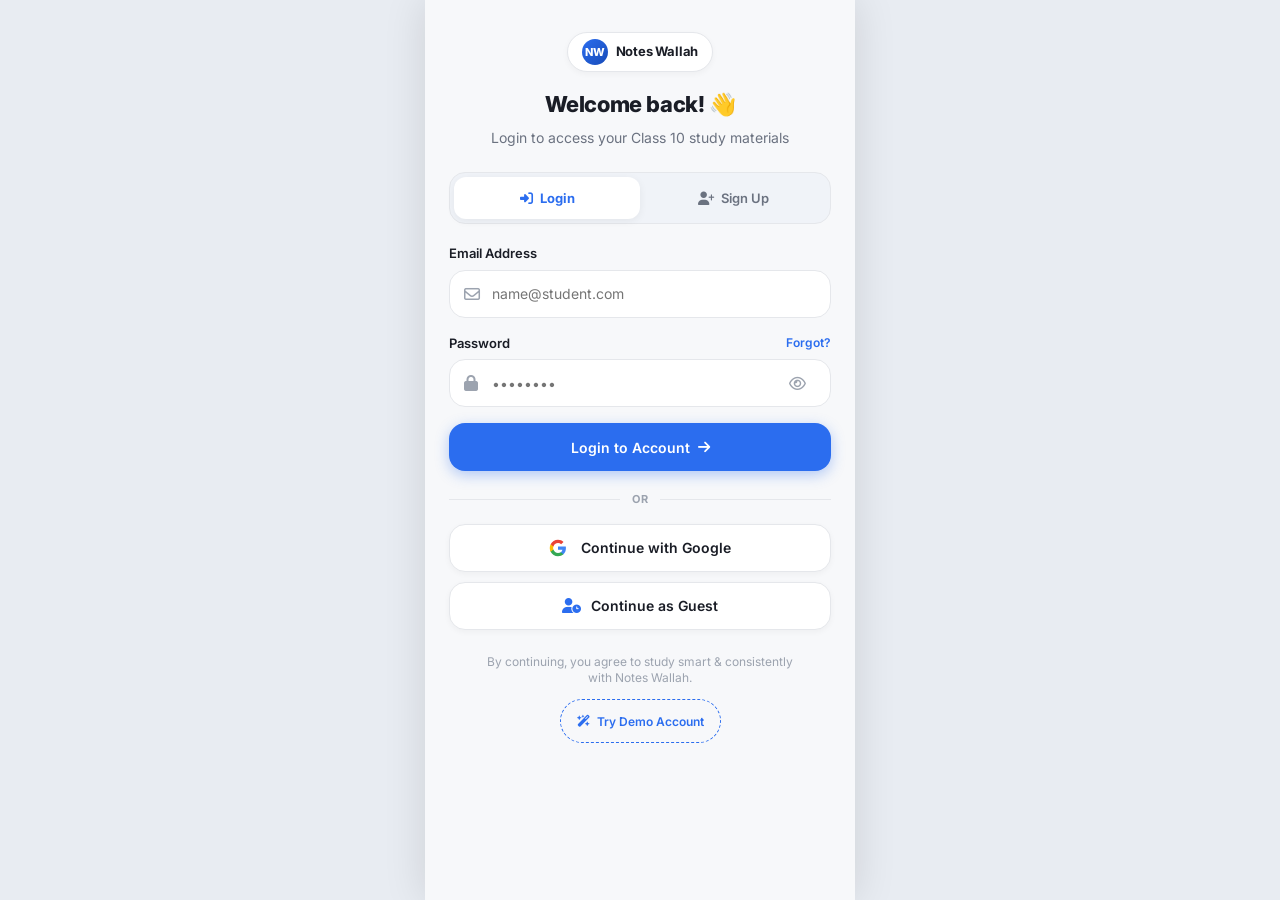
==== commit d0fe1b65: "feat(auth): implement guest login system Added guest mode functionality to allow users to access the" ====
--- a/index.html
+++ b/index.html
@@ -145,6 +145,12 @@
           <path fill="#EA4335" d="M12 5.38c1.62 0 3.06.56 4.21 1.64l3.15-3.15C17.45 2.09 14.97 1 12 1 7.7 1 3.99 3.47 2.18 7.06l3.66 2.84c.87-2.6 3.3-4.52 6.16-4.52z"/>
         </svg>
         <span>Continue with Google</span>
+      </button>
+
+      <!-- Continue as Guest -->
+      <button type="button" id="btn-guest-login" class="btn btn-guest btn-block" onclick="handleGuestLogin()">
+        <i class="fa-solid fa-user-clock"></i>
+        <span>Continue as Guest</span>
       </button>
 
       <!-- Quick Demo Access / Help Note -->
@@ -1449,6 +1455,22 @@
               </div>
             </div>
 
+            <!-- Guest Sync Banner (Visible only when in Guest Mode) -->
+            <div id="guest-sync-banner" class="card guest-sync-card hidden">
+              <div class="guest-sync-content">
+                <div class="guest-sync-icon">
+                  <i class="fa-solid fa-cloud-arrow-up"></i>
+                </div>
+                <div class="guest-sync-text">
+                  <h5>Save &amp; Sync Your Progress</h5>
+                  <p>You are currently browsing as Guest. Login or sign up to permanently save and sync your study notes, test scores, and bookmarks across devices.</p>
+                </div>
+              </div>
+              <button type="button" class="btn btn-primary btn-sm guest-login-btn" onclick="openLoginFromGuest()">
+                <i class="fa-solid fa-right-to-bracket"></i> Login to Sync
+              </button>
+            </div>
+
             <!-- Settings Menu Rows -->
             <div class="card menu-card">
               <h4 class="menu-group-title">Preferences</h4>
@@ -1543,8 +1565,8 @@
                     <i class="fa-solid fa-arrow-right-from-bracket"></i>
                   </div>
                   <div class="menu-row-text">
-                    <span class="menu-title text-danger">Logout</span>
-                    <span class="menu-caption">End current student session</span>
+                    <span id="account-logout-title" class="menu-title text-danger">Logout</span>
+                    <span id="account-logout-caption" class="menu-caption">End current student session</span>
                   </div>
                 </div>
                 <div class="menu-row-right">
@@ -1626,6 +1648,10 @@
               <span class="admin-welcome-badge"><i class="fa-solid fa-bolt"></i> Operations</span>
               <h3 class="admin-welcome-title">Control Center</h3>
               <p class="admin-welcome-sub">Manage study content, live store products, and student test banks across CBSE Class 9–12.</p>
+              <div class="admin-guest-counter-pill">
+                <i class="fa-solid fa-users"></i>
+                <span id="admin-guest-count-label">Loading Guest Accounts...</span>
+              </div>
             </div>
 
             <!-- Big Three Management Cards -->
--- a/css/auth.css
+++ b/css/auth.css
@@ -391,3 +391,121 @@
   color: #FFFFFF;
   box-shadow: 0 4px 10px rgba(43, 109, 239, 0.28);
 }
+
+/* ==========================================================================
+   GUEST SYSTEM STYLES
+   ========================================================================== */
+.btn-guest {
+  background: var(--bg-card);
+  color: var(--text-main);
+  border: 1.5px solid var(--border-color);
+  box-shadow: var(--shadow-sm);
+  margin-top: 10px;
+  display: flex;
+  align-items: center;
+  justify-content: center;
+  gap: 10px;
+  font-weight: 600;
+  transition: all 0.2s ease;
+}
+
+.btn-guest:hover {
+  background: var(--bg-card-subtle);
+  border-color: var(--primary-blue);
+  color: var(--primary-blue);
+}
+
+.btn-guest:active {
+  transform: scale(0.98);
+}
+
+.btn-guest i {
+  font-size: 15px;
+  color: var(--primary-blue);
+}
+
+/* Guest Sync Banner on Account Screen */
+.guest-sync-card {
+  background: linear-gradient(135deg, rgba(43, 109, 239, 0.08) 0%, rgba(124, 58, 237, 0.06) 100%);
+  border: 1.5px dashed rgba(43, 109, 239, 0.35);
+  border-radius: var(--radius-lg);
+  padding: 16px;
+  margin-bottom: 16px;
+  display: flex;
+  flex-direction: column;
+  gap: 12px;
+}
+
+.guest-sync-content {
+  display: flex;
+  align-items: flex-start;
+  gap: 12px;
+}
+
+.guest-sync-icon {
+  width: 40px;
+  height: 40px;
+  border-radius: 50%;
+  background: var(--primary-blue-light);
+  color: var(--primary-blue);
+  display: flex;
+  align-items: center;
+  justify-content: center;
+  font-size: 18px;
+  flex-shrink: 0;
+}
+
+.guest-sync-text h5 {
+  font-size: 15px;
+  font-weight: 700;
+  color: var(--text-main);
+  margin: 0 0 4px 0;
+}
+
+.guest-sync-text p {
+  font-size: 12px;
+  color: var(--text-secondary);
+  line-height: 1.4;
+  margin: 0;
+}
+
+.guest-login-btn {
+  align-self: flex-start;
+  border-radius: var(--radius-full);
+  font-size: 12px;
+  font-weight: 600;
+  padding: 8px 18px;
+}
+
+/* Guest Badge Pill */
+.badge-guest-pill {
+  display: inline-flex;
+  align-items: center;
+  gap: 5px;
+  padding: 3px 10px;
+  background: rgba(124, 58, 237, 0.12);
+  color: #7C3AED;
+  border: 1px solid rgba(124, 58, 237, 0.25);
+  border-radius: var(--radius-full);
+  font-size: 11px;
+  font-weight: 700;
+  vertical-align: middle;
+  margin-left: 6px;
+}
+
+/* Admin Guest Counter Pill */
+.admin-guest-counter-pill {
+  display: inline-flex;
+  align-items: center;
+  gap: 8px;
+  background: rgba(255, 255, 255, 0.18);
+  border: 1px solid rgba(255, 255, 255, 0.3);
+  backdrop-filter: blur(8px);
+  padding: 6px 14px;
+  border-radius: var(--radius-full);
+  font-size: 12px;
+  font-weight: 700;
+  color: #FFFFFF;
+  margin-top: 10px;
+}
+
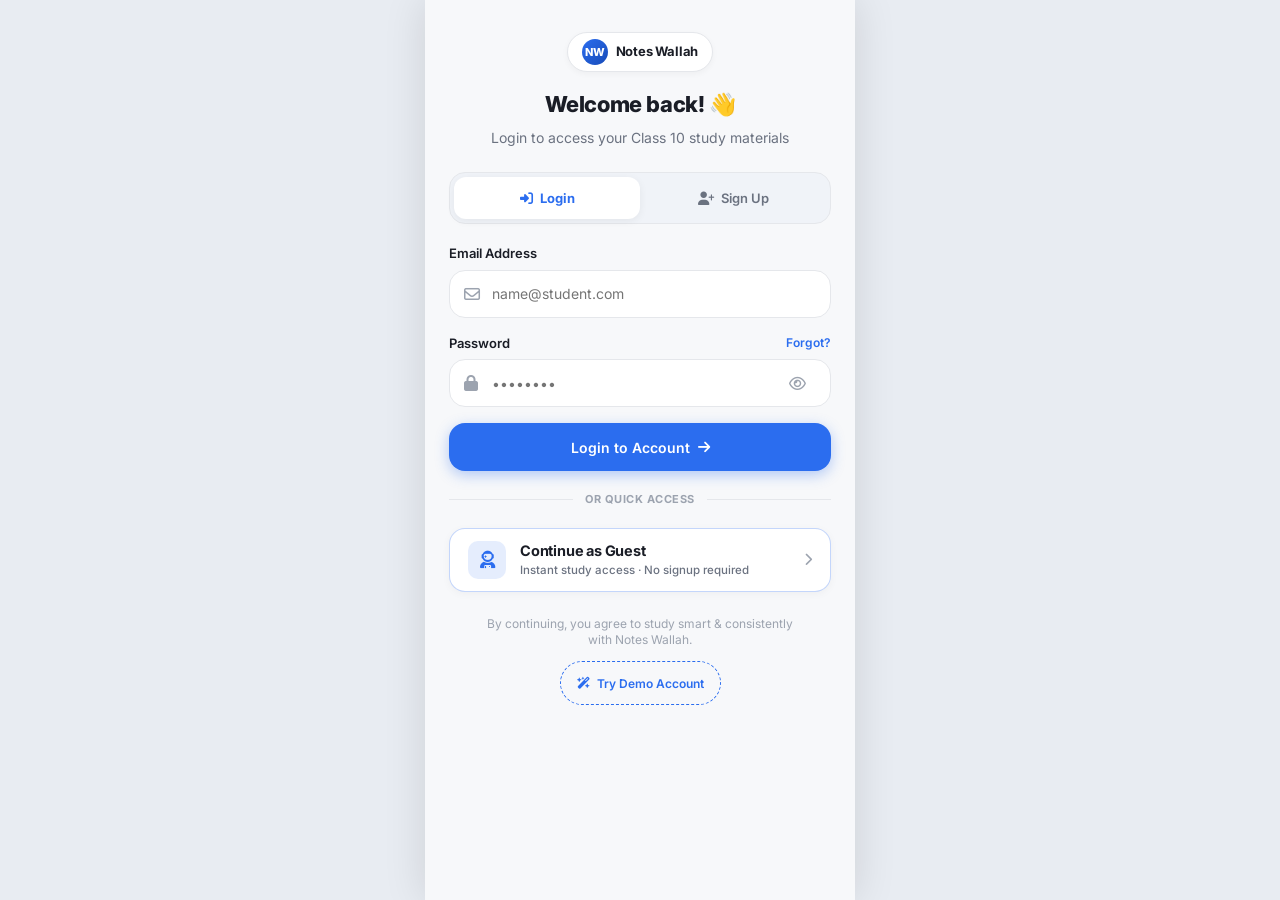
==== commit 7ac30e18: "feat(auth): redesign guest login button Update guest access UI with an enhanced design, including a " ====
--- a/index.html
+++ b/index.html
@@ -133,24 +133,19 @@
 
       <!-- Divider -->
       <div class="auth-divider">
-        <span>OR</span>
+        <span>OR QUICK ACCESS</span>
       </div>
 
-      <!-- Google OAuth -->
-      <button type="button" class="btn btn-google btn-block" onclick="handleGoogleSignIn()">
-        <svg class="google-icon" viewBox="0 0 24 24" width="18" height="18">
-          <path fill="#4285F4" d="M22.56 12.25c0-.78-.07-1.53-.2-2.25H12v4.26h5.92c-.26 1.37-1.04 2.53-2.21 3.31v2.77h3.57c2.08-1.92 3.28-4.74 3.28-8.09z"/>
-          <path fill="#34A853" d="M12 23c2.97 0 5.46-.98 7.28-2.66l-3.57-2.77c-.98.66-2.23 1.06-3.71 1.06-2.86 0-5.29-1.93-6.16-4.53H2.18v2.84C3.99 20.53 7.7 23 12 23z"/>
-          <path fill="#FBBC05" d="M5.84 14.09c-.22-.66-.35-1.36-.35-2.09s.13-1.43.35-2.09V7.06H2.18C1.43 8.55 1 10.22 1 12s.43 3.45 1.18 4.94l2.85-2.22.81-.63z"/>
-          <path fill="#EA4335" d="M12 5.38c1.62 0 3.06.56 4.21 1.64l3.15-3.15C17.45 2.09 14.97 1 12 1 7.7 1 3.99 3.47 2.18 7.06l3.66 2.84c.87-2.6 3.3-4.52 6.16-4.52z"/>
-        </svg>
-        <span>Continue with Google</span>
-      </button>
-
-      <!-- Continue as Guest -->
+      <!-- Continue as Guest (Enhanced & Adjusted) -->
       <button type="button" id="btn-guest-login" class="btn btn-guest btn-block" onclick="handleGuestLogin()">
-        <i class="fa-solid fa-user-clock"></i>
-        <span>Continue as Guest</span>
+        <div class="btn-guest-icon-box">
+          <i class="fa-solid fa-user-astronaut"></i>
+        </div>
+        <div class="btn-guest-text-group">
+          <span class="btn-guest-title">Continue as Guest</span>
+          <span class="btn-guest-sub">Instant study access · No signup required</span>
+        </div>
+        <i class="fa-solid fa-chevron-right btn-guest-arrow"></i>
       </button>
 
       <!-- Quick Demo Access / Help Note -->
--- a/css/auth.css
+++ b/css/auth.css
@@ -393,35 +393,93 @@
 }
 
 /* ==========================================================================
-   GUEST SYSTEM STYLES
+   GUEST SYSTEM STYLES (Adjusted Primary Guest Access Button)
    ========================================================================== */
 .btn-guest {
   background: var(--bg-card);
   color: var(--text-main);
-  border: 1.5px solid var(--border-color);
-  box-shadow: var(--shadow-sm);
-  margin-top: 10px;
+  border: 1.5px solid rgba(43, 109, 239, 0.28);
+  box-shadow: 0 2px 8px rgba(0, 0, 0, 0.04);
+  margin-top: 4px;
+  padding: 12px 18px;
+  min-height: 56px;
+  display: flex;
+  align-items: center;
+  justify-content: space-between;
+  gap: 14px;
+  border-radius: var(--radius-md, 14px);
+  cursor: pointer;
+  text-decoration: none;
+  transition: all 0.22s cubic-bezier(0.16, 1, 0.3, 1);
+  text-align: left;
+  width: 100%;
+}
+
+.btn-guest:hover {
+  background: linear-gradient(135deg, rgba(43, 109, 239, 0.06) 0%, rgba(99, 102, 241, 0.07) 100%);
+  border-color: var(--primary-blue, #2B6DEF);
+  box-shadow: 0 6px 18px rgba(43, 109, 239, 0.16);
+  transform: translateY(-1px);
+}
+
+.btn-guest:active {
+  transform: scale(0.985);
+  box-shadow: 0 2px 6px rgba(43, 109, 239, 0.12);
+}
+
+.btn-guest-icon-box {
+  width: 38px;
+  height: 38px;
+  border-radius: 10px;
+  background: rgba(43, 109, 239, 0.12);
+  color: var(--primary-blue, #2B6DEF);
   display: flex;
   align-items: center;
   justify-content: center;
-  gap: 10px;
-  font-weight: 600;
-  transition: all 0.2s ease;
-}
-
-.btn-guest:hover {
-  background: var(--bg-card-subtle);
-  border-color: var(--primary-blue);
-  color: var(--primary-blue);
-}
-
-.btn-guest:active {
-  transform: scale(0.98);
-}
-
-.btn-guest i {
-  font-size: 15px;
-  color: var(--primary-blue);
+  font-size: 17px;
+  flex-shrink: 0;
+  transition: transform 0.2s ease, background 0.2s ease, color 0.2s ease;
+}
+
+.btn-guest:hover .btn-guest-icon-box {
+  transform: scale(1.06);
+  background: var(--primary-blue, #2B6DEF);
+  color: #FFFFFF;
+}
+
+.btn-guest-text-group {
+  display: flex;
+  flex-direction: column;
+  flex: 1;
+  min-width: 0;
+}
+
+.btn-guest-title {
+  font-size: 14.5px;
+  font-weight: 700;
+  color: var(--text-main, #1F2937);
+  letter-spacing: -0.2px;
+  line-height: 1.25;
+}
+
+.btn-guest-sub {
+  font-size: 11.5px;
+  color: var(--text-secondary, #6B7280);
+  font-weight: 500;
+  line-height: 1.25;
+  margin-top: 3px;
+}
+
+.btn-guest-arrow {
+  font-size: 13px;
+  color: var(--text-tertiary, #9CA3AF);
+  transition: transform 0.2s ease, color 0.2s ease;
+  flex-shrink: 0;
+}
+
+.btn-guest:hover .btn-guest-arrow {
+  color: var(--primary-blue, #2B6DEF);
+  transform: translateX(3px);
 }
 
 /* Guest Sync Banner on Account Screen */
